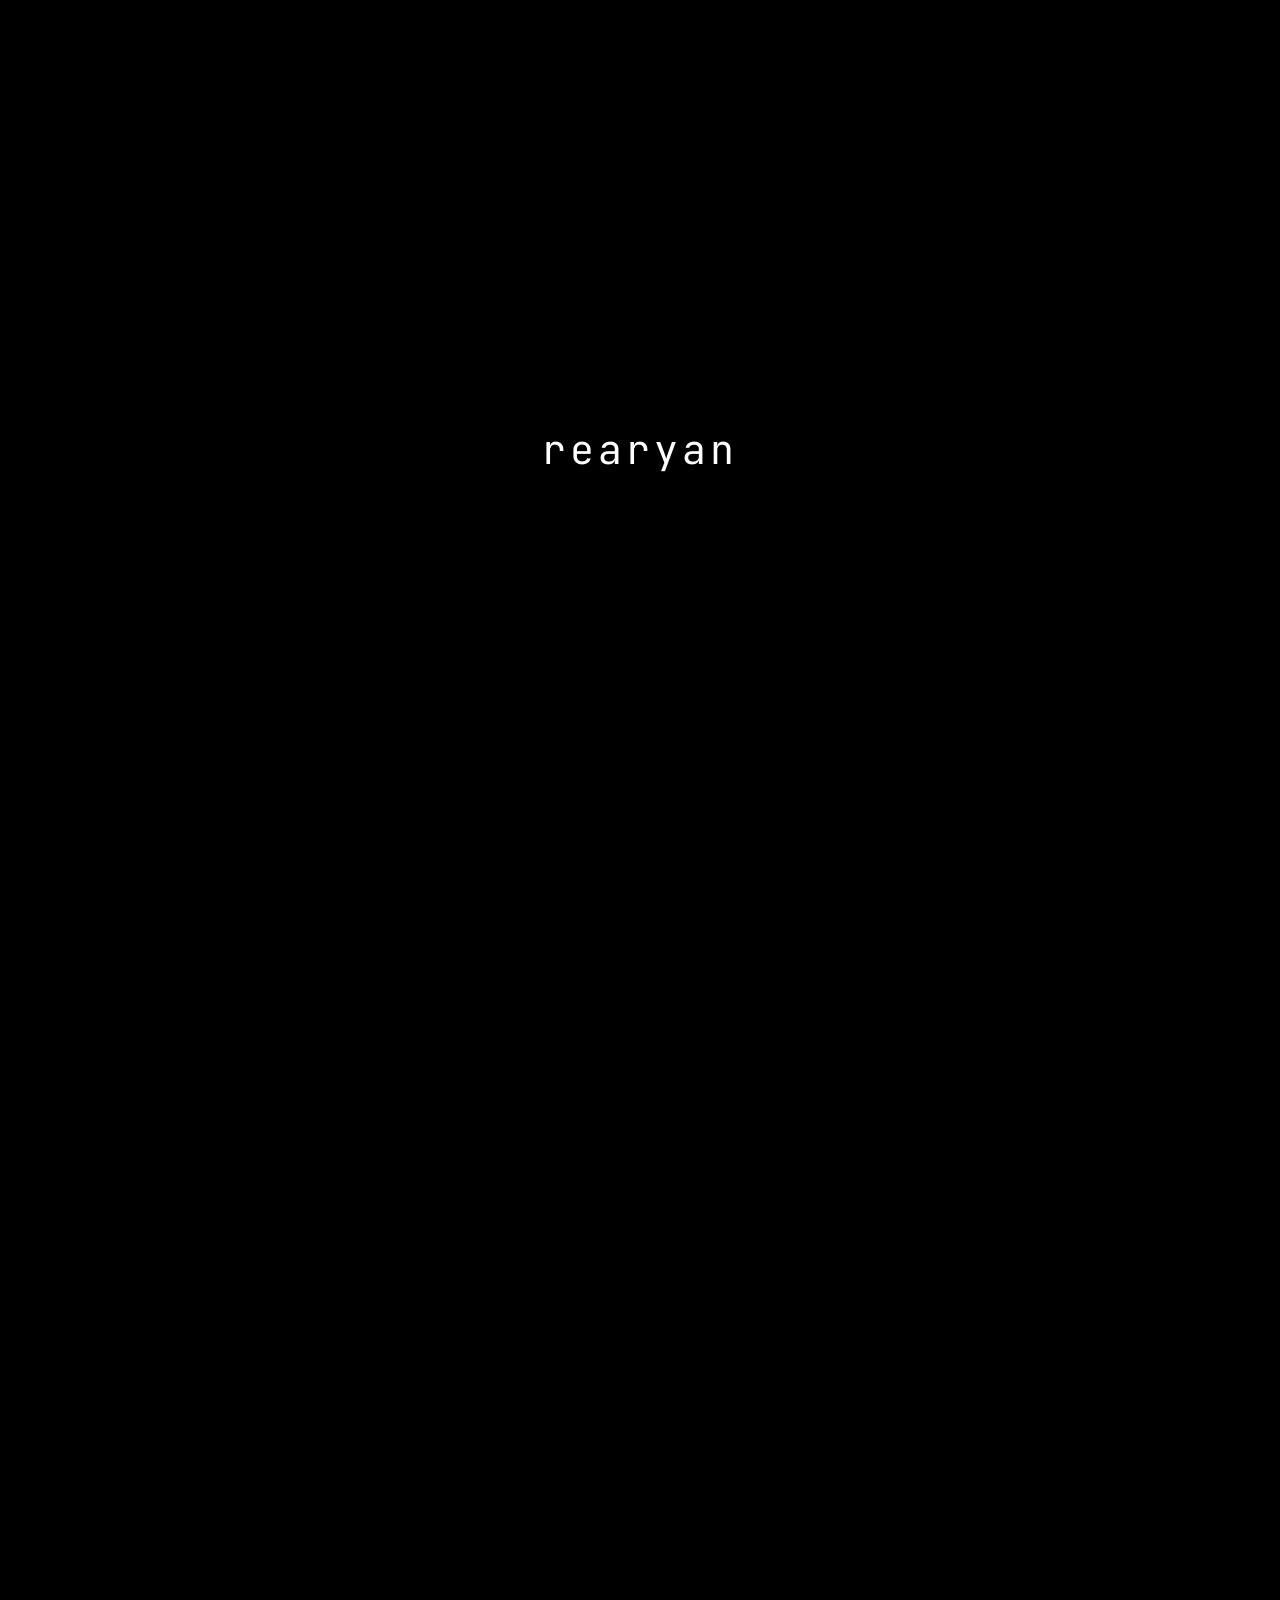
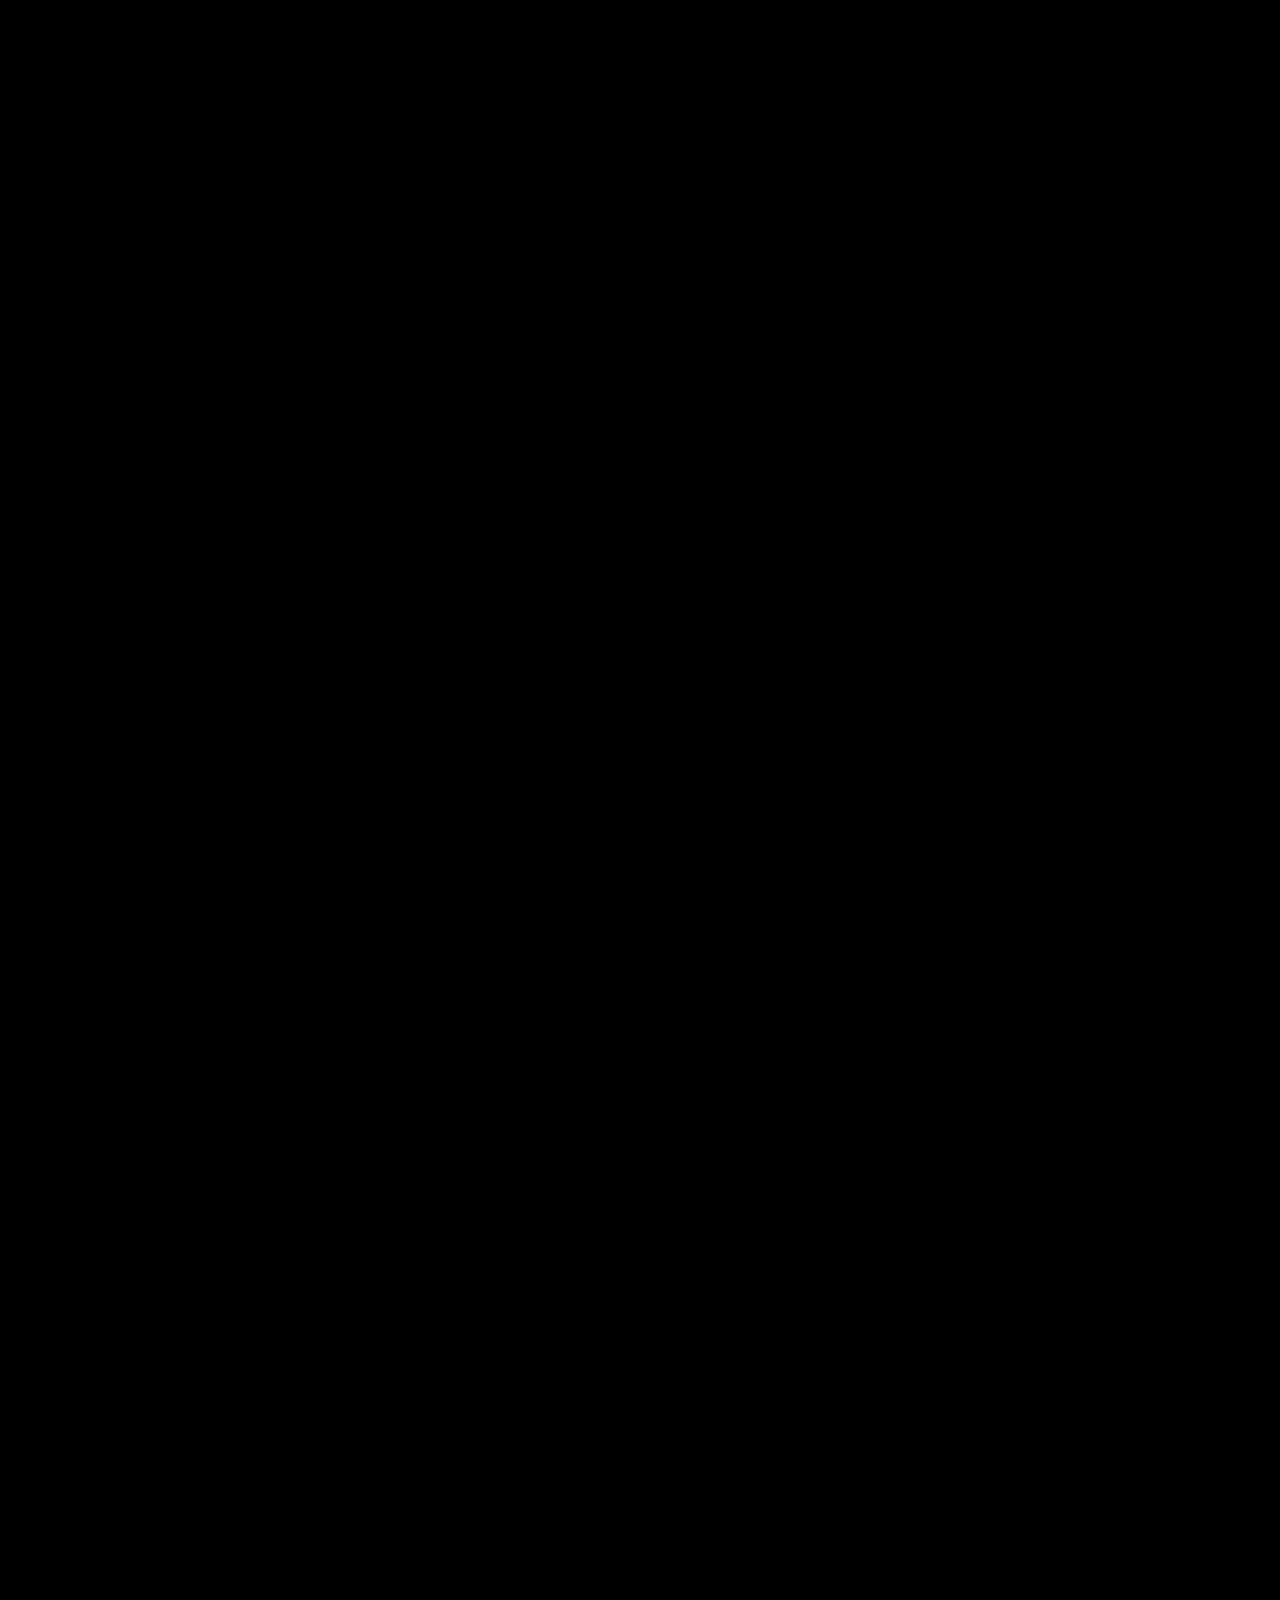
==== index.html @ a43cf485 "Initial commit" ====
<!DOCTYPE html>
<html lang="en">
<head>
    <meta charset="UTF-8">
    <meta name="viewport" content="width=device-width, initial-scale=1.0">
    <title>Aryan Bhardwaj</title>
    <link rel="icon" type="image/x-icon" href="assets/images/favicon.ico">
    <link rel="preconnect" href="https://fonts.googleapis.com">
    <link rel="preconnect" href="https://fonts.gstatic.com" crossorigin>
    <link href="https://fonts.googleapis.com/css2?family=Space+Grotesk:wght@300;400;500;600;700&family=JetBrains+Mono:wght@300;400;500;600&display=swap" rel="stylesheet">
    
    <style>
        /* CSS Reset & Base Styles */
        * {
            margin: 0;
            padding: 0;
            box-sizing: border-box;
        }

        html {
            scroll-behavior: smooth;
        }

        body {
            font-family: 'Space Grotesk', sans-serif;
            background-color: #000000;
            color: #ffffff;
            line-height: 1.6;
            overflow-x: hidden;
        }

        /* Loading Screen */
        .loading-screen {
            position: fixed;
            top: 0;
            left: 0;
            width: 100vw;
            height: 100vh;
            background: #000000;
            z-index: 9999;
            display: flex;
            align-items: center;
            justify-content: center;
            font-family: 'JetBrains Mono', monospace;
        }

        .terminal-text {
            font-size: 2.5rem;
            font-weight: 400;
            letter-spacing: 0.1em;
        }

        .colon {
            opacity: 0;
            animation: blink 0.2s infinite;
        }

        @keyframes blink {
            0%, 50% { opacity: 0; }
            51%, 100% { opacity: 1; }
        }

        .main-content {
            opacity: 0;
            transition: opacity 0.8s ease-in-out;
        }

        .main-content.visible {
            opacity: 1;
        }

        /* Navigation */
        .nav-sidebar {
            position: fixed;
            right: 2rem;
            top: 2rem;
            z-index: 1000;
            display: flex;
            flex-direction: row;
            gap: 2rem;
            align-items: center;
        }

        .nav-btn {
            background: transparent;
            border: none;
            color: #ffffff;
            padding: 0.75rem 1.5rem;
            font-family: 'Space Grotesk', sans-serif;
            font-size: 0.9rem;
            font-weight: 400;
            cursor: pointer;
            transition: all 0.3s ease;
            text-decoration: none;
            display: block;
            text-align: center;
            letter-spacing: 0.05em;
        }

        .nav-btn:hover {
            color: #cccccc;
        }

        .nav-btn.highlight {
            border: 2px solid #ffffff;
            background: rgba(255, 255, 255, 0.1);
            padding: 0.75rem 1.5rem;
        }

        .nav-btn.highlight:hover {
            border-color: #cccccc;
            color: #ffffff;
        }

        /* Logo */
        .logo {
            position: fixed;
            left: 2rem;
            top: 2rem;
            z-index: 1000;
            font-family: 'JetBrains Mono', monospace;
            font-size: 1.5rem;
            font-weight: 500;
            color: #ffffff;
            text-decoration: none;
            cursor: pointer;
            transition: opacity 0.3s ease;
        }

        .logo:hover {
            opacity: 0.7;
        }

        /* Main Container */
        .container {
            max-width: 1200px;
            margin: 0 auto;
            padding: 0 2rem;
        }

        /* Hero Section */
        .hero {
            height: 100vh;
            display: flex;
            flex-direction: column;
            justify-content: center;
            align-items: flex-start;
            position: relative;
            padding-left: 2rem;
            overflow: hidden;
        }

        .hero-video {
            position: absolute;
            top: 0;
            left: 0;
            width: 100%;
            height: 100%;
            object-fit: cover;
            z-index: -2;
            opacity: 0.5;
        }

        .hero-overlay {
            position: absolute;
            top: 0;
            left: 0;
            width: 100%;
            height: 100%;
            background: rgba(0, 0, 0, 0.3);
            z-index: -1;
        }

        .hero-title {
            font-size: clamp(3rem, 8vw, 8rem);
            font-weight: 700;
            line-height: 0.9;
            margin-bottom: 2rem;
            letter-spacing: -0.02em;
        }

        .hero-description {
            font-size: 1.2rem;
            font-weight: 300;
            max-width: 600px;
            color: #cccccc;
            line-height: 1.7;
        }

        /* Projects Section */
        .projects {
            padding: 8rem 0;
            background: #0a0a0a;
        }

        .section-title {
            font-size: 3rem;
            font-weight: 600;
            margin-bottom: 4rem;
            text-align: center;
        }

        .projects-grid {
            display: grid;
            grid-template-columns: repeat(auto-fit, minmax(350px, 1fr));
            gap: 3rem;
            margin-top: 4rem;
        }

        .project-card {
            background: #111111;
            border: 1px solid #2a2a2a;
            padding: 2rem;
            cursor: pointer;
            transition: all 0.3s ease;
        }

        .project-card:hover {
            border-color: #666666;
            background: #1a1a1a;
            transform: translateY(-5px);
        }

        .project-image {
            width: 100%;
            height: 200px;
            background: #333333;
            margin-bottom: 1.5rem;
            display: flex;
            align-items: center;
            justify-content: center;
            color: #666666;
            font-size: 0.9rem;
            overflow: hidden;
        }

        .project-image img {
            width: 100%;
            height: 100%;
            object-fit: cover;
        }

        .project-title {
            font-size: 1.4rem;
            font-weight: 600;
            margin-bottom: 1rem;
        }

        .project-description {
            color: #cccccc;
            font-size: 1rem;
            line-height: 1.6;
        }

        /* About Section */
        .about {
            padding: 8rem 0;
            background: #000000;
        }

        .about-content {
            display: grid;
            grid-template-columns: 300px 1fr;
            gap: 4rem;
            align-items: start;
        }

        .about-image {
            width: 100%;
            height: 400px;
            background: #333333;
            display: flex;
            align-items: center;
            justify-content: center;
            color: #666666;
            font-size: 0.9rem;
            overflow: hidden;
        }

        .about-image img {
            width: 100%;
            height: 100%;
            object-fit: cover;
        }

        .about-text {
            font-size: 1.1rem;
            line-height: 1.8;
            color: #cccccc;
        }

        .about-text p {
            margin-bottom: 2rem;
        }

        .cta-btn {
            display: inline-block;
            background: transparent;
            border: 2px solid #ffffff;
            color: #ffffff;
            padding: 1rem 2rem;
            font-family: 'Space Grotesk', sans-serif;
            font-size: 1rem;
            font-weight: 500;
            text-decoration: none;
            margin-top: 2rem;
            cursor: pointer;
            transition: all 0.3s ease;
        }

        .cta-btn:hover {
            background: #ffffff;
            color: #000000;
        }

        /* Contact Section */
        .contact {
            padding: 8rem 0;
            background: #0a0a0a;
            position: relative;
            overflow: hidden;
        }

        .contact::before {
            content: '';
            position: absolute;
            top: 0;
            left: 0;
            width: 100%;
            height: 100%;
            background-image: url('assets/images/hello.jpg');
            background-size: cover;
            background-position: center;
            background-repeat: no-repeat;
            opacity: 0.15;
            z-index: 0;
        }

        .contact .container {
            position: relative;
            z-index: 1;
        }

        .contact-content {
            display: grid;
            grid-template-columns: 1fr 1fr;
            gap: 4rem;
            align-items: start;
        }

        .contact-info h2 {
            font-size: 3rem;
            font-weight: 600;
            margin-bottom: 1rem;
        }

        .contact-info p {
            font-size: 1.2rem;
            color: #cccccc;
            margin-bottom: 2rem;
        }

        .contact-form {
            background: transparent;
            padding: 2rem;
            border: 1px solid #2a2a2a;
            max-height: 400px;
        }

        .form-group {
            margin-bottom: 1.5rem;
        }

        .form-group label {
            display: block;
            margin-bottom: 0.5rem;
            font-weight: 500;
            font-size: 0.9rem;
        }

        .form-group input,
        .form-group textarea {
            width: 100%;
            padding: 0.8rem;
            background: transparent;
            border: 1px solid #333333;
            color: #ffffff;
            font-family: 'Space Grotesk', sans-serif;
            font-size: 0.9rem;
        }

        .form-group input:focus,
        .form-group textarea:focus {
            outline: none;
            border-color: #666666;
        }

        .form-group textarea {
            resize: vertical;
            min-height: 80px;
        }

        .form-footer {
            font-size: 0.8rem;
            color: #888888;
            margin-top: 1rem;
            text-align: left;
        }

        .form-success {
            display: none;
            color: #00ff41;
            font-size: 0.9rem;
            margin-left: 1rem;
        }

        .form-success.show {
            display: inline;
        }

        .form-submit-row {
            display: flex;
            align-items: center;
        }

        /* Footer */
        .footer {
            padding: 4rem 0 2rem;
            background: #000000;
            border-top: 1px solid #2a2a2a;
        }

        .footer-content {
            display: flex;
            justify-content: space-between;
            align-items: center;
            margin-bottom: 2rem;
            gap: 3rem;
        }

        .footer-left {
            display: flex;
            align-items: center;
            gap: 3rem;
        }

        .follow-text {
            font-size: 1.5rem;
            font-weight: 500;
        }

        .social-icons {
            display: flex;
            gap: 1.5rem;
        }

        .social-icon {
            width: 60px;
            height: 60px;
            background: transparent;
            border: 2px solid #ffffff;
            display: flex;
            align-items: center;
            justify-content: center;
            color: #ffffff;
            text-decoration: none;
            transition: all 0.3s ease;
            font-family: 'Space Grotesk', sans-serif;
            font-weight: 500;
            font-size: 1rem;
            overflow: hidden;
        }

        .social-icon img {
            width: 24px;
            height: 24px;
            filter: invert(1);
            transition: all 0.3s ease;
        }

        .social-icon:hover {
            background: rgba(255, 255, 255, 0.1);
            border-color: #cccccc;
        }

        .social-icon:hover img {
            filter: invert(0.8);
        }

        .back-to-top {
            background: transparent;
            border: 1px solid #333333;
            color: #ffffff;
            padding: 1rem 2rem;
            font-family: 'Space Grotesk', sans-serif;
            cursor: pointer;
            transition: all 0.3s ease;
        }

        .back-to-top:hover {
            border-color: #666666;
            background: rgba(255, 255, 255, 0.05);
        }

        .copyright {
            text-align: center;
            color: #666666;
            font-size: 0.9rem;
            margin-top: 2rem;
        }

        /* Responsive Design */
        @media (max-width: 1024px) {
            .nav-sidebar {
                right: 1rem;
                gap: 1rem;
            }

            .nav-btn {
                padding: 0.5rem 1rem;
                font-size: 0.8rem;
            }
        }

        @media (max-width: 768px) {
            .nav-sidebar {
                flex-direction: column;
                gap: 0.5rem;
                top: 50%;
                transform: translateY(-50%);
            }

            .logo {
                left: 1rem;
                font-size: 1.2rem;
            }

            .hero {
                padding-left: 1rem;
            }

            .about-content {
                grid-template-columns: 1fr;
                gap: 2rem;
            }

            .contact-content {
                grid-template-columns: 1fr;
                gap: 2rem;
            }

            .footer-content {
                flex-direction: column;
                gap: 2rem;
            }
        }
    </style>
</head>
<body>
    <!-- Loading Screen -->
    <div class="loading-screen" id="loadingScreen">
        <div class="terminal-text">
            <span id="reText">re</span><span class="colon" id="colon">:</span><span id="aryanText"></span>
        </div>
    </div>
    

    <!-- Main Content -->
    <div class="main-content" id="mainContent">
        <!-- Logo -->
        <a href="#hero" class="logo">re:aryan</a>

        <!-- Navigation Sidebar -->
        <nav class="nav-sidebar">
            <a href="projects.html" class="nav-btn">Selected Work</a>
            <a href="resume.html" class="nav-btn">Resume</a>
            <a href="future.html" class="nav-btn">On Future/Space</a>
            <a href="bookshelf.html" class="nav-btn">Bookshelf</a>
            <a href="#contact" class="nav-btn highlight">Get in Touch</a>
        </nav>

        <!-- Hero Section -->
        <section class="hero" id="hero">
            <video class="hero-video" autoplay muted loop>
                <source src="assets/videos/hero-bg.mp4" type="video/mp4">
                <!-- Fallback for browsers that don't support video -->
            </video>
            <div class="hero-overlay"></div>
            <div class="container">
                <h1 class="hero-title">Aryan Bhardwaj</h1>
                <p class="hero-description">
                    Data-driven systems thinker + strategic operator with an MBA and MS in Data Science, blending business insight and technical acumen. Passionate about solving complex problems at the intersection of strategy, analytics, and innovation.
                </p>
            </div>
        </section>

        <!-- Projects Section -->
        <section class="projects" id="projects">
            <div class="container">
                <h2 class="section-title">Selected Work</h2>
                <div class="projects-grid">
                    <div class="project-card" onclick="window.location.href='projects.html#project1'">
                        <div class="project-image">
                            <img src="assets/images/projects/ddia.png" alt="Neural Network Optimizer" onerror="this.parentElement.innerHTML='[Project Image]'">
                        </div>
                        <h3 class="project-title">Deepfake Detection via Image Analysis</h3>
                        <p class="project-description">
                            The objective of this project is to create an advanced deepfake detection system leveraging sophisticated image analysis techniques. By examining video frames, the system seeks to detect subtle visual artifacts indicative of deepfakes.
                        </p>
                    </div>
                    <div class="project-card" onclick="window.location.href='projects.html#project2'">
                        <div class="project-image">
                            <img src="assets/images/projects/smm.png" alt="Social Media Sentiment" onerror="this.parentElement.innerHTML='[Project Image]'">
                        </div>
                        <h3 class="project-title">Predictive Analytics for Stock Market Using Social Media Sentiment</h3>
                        <p class="project-description">
                            Analyzing the relationship between social media sentiment and stock price movements to see if public perception can predict market trends.
                        </p>
                    </div>
                </div>
            </div>
        </section>

        <!-- About Section -->
        <section class="about" id="about">
            <div class="container">
                <h2 class="section-title">About Aryan</h2>
                <div class="about-content">
                    <div class="about-image">
                        <img src="assets/images/about/your-photo.png" alt="Aryan Bhardwaj" onerror="this.parentElement.innerHTML='[Add Your Photo]'">
                    </div>
                    <div class="about-text">
                        <p>
                            I’m a strategic operator with a unique combination of business acumen from my MBA and analytical depth from my MS in Data Science. My background spans Chief of Staff role, founder-facing work, and consulting—always focused on turning ideas into results and getting things done. I work best where strategy, data, and execution meet.
                        </p>
                        <p>
                            Currently, I work as a Data and Growth Consultant where I streamline business processes, lead data initiatives, and execute special projects that drive growth. My approach blends first principles thinking, systems thinking, and a hands-on operating style. My priorities right now are to have a steep learning curve, work across functions, own initiatives, and contribute to strategy—ideally as close to the heart of the company as possible, alongside founders.
                        </p>
                        <p>
                            I’m fascinated by history, civilizations, and how decisions shape the course of events. Outside work, I enjoy reading, gaming, and immersing myself in rich storytelling—shout out to Red Dead Redemption 2 and Halo. One day, I hope to be a founder or a member of a founding team.
                        </p>
                        <a href="#contact" class="cta-btn">Get in Touch</a>
                    </div>
                </div>
            </div>
        </section>

        <!-- Contact Section -->
        <section class="contact" id="contact">
            <div class="container">
                <div class="contact-content">
                    <div class="contact-info">
                        <h2>Get in Touch</h2>
                        <p>Currently open to opportunities</p>
                    </div>
                    <div class="contact-form">
                        <form id="contactForm" action="https://formspree.io/f/manbddok" method="POST">
                            <div class="form-group">
                                <label for="name">Name</label>
                                <input type="text" id="name" name="name" required>
                            </div>
                            <div class="form-group email-gap">
                                <label for="email">Email</label>
                                <input type="email" id="email" name="email" required>
                            </div>
                            <div class="form-group">
                                <label for="message">Message</label>
                                <textarea id="message" name="message" rows="4" required></textarea>
                            </div>
                            <div class="form-submit-row">
                                <button type="submit" class="cta-btn">Submit</button>
                                <div class="form-success" id="formSuccess">
                                    ✓ Submitted successfully
                                </div>
                            </div>
                        </form>
                    </div>
                </div>
            </div>
        </section>

        <!-- Footer -->
        <footer class="footer">
            <div class="container">
                <div class="footer-content">
                    <div class="follow-text">Follow Along</div>
                    <div class="social-icons">
                        <a href="https://www.linkedin.com/in/aaryanb/" class="social-icon" target="_blank" rel="noopener noreferrer">
                            <img src="assets/images/icons/linkedin.png" alt="LinkedIn">
                        </a>
                        <a href="https://github.com/aaryanbh96" class="social-icon" target="_blank" rel="noopener noreferrer">
                            <img src="assets/images/icons/github.png" alt="GitHub">
                        </a>
                        <a href="mailto:ab@rearyan.com" class="social-icon">
                            <img src="assets/images/icons/email.png" alt="Email">
                        </a>
                        <a href="https://x.com/aryanb_or" class="social-icon" target="_blank" rel="noopener noreferrer">
                            <img src="assets/images/icons/twitter.png" alt="Twitter">
                        </a>
                    </div>
                    <button class="back-to-top" onclick="scrollToTop()">↑ Back to Top</button>
                </div>
                <div class="copyright">
                    © 2025 Aryan Bhardwaj
                </div>
            </div>
        </footer>
    </div>

    <script>
        // Check if intro has been played before
        function hasIntroPlayed() {
            return sessionStorage.getItem('introPlayed') === 'true';
        }

        function markIntroAsPlayed() {
            sessionStorage.setItem('introPlayed', 'true');
        }

        function skipIntro() {
            const loadingScreen = document.getElementById('loadingScreen');
            const mainContent = document.getElementById('mainContent');
            
            loadingScreen.style.display = 'none';
            mainContent.classList.add('visible');
        }

        // Loading Animation
        let currentPhase = 0;
        const phases = [
            { duration: 500, action: 'showColon' },
            { duration: 600, action: 'typeAryan' },
            { duration: 50, action: 'merge' },
            { duration: 1500, action: 'flicker' },
            { duration: 300, action: 'fadeToSite' }
        ];

        function showColon() {
            document.getElementById('colon').style.animation = 'blink 0.2s infinite';
            setTimeout(() => {
                document.getElementById('colon').style.opacity = '1';
                document.getElementById('colon').style.animation = 'none';
                nextPhase();
            }, 500);
        }

        function typeAryan() {
            const aryanText = document.getElementById('aryanText');
            const text = 'aryan';
            let i = 0;
            
            const typeInterval = setInterval(() => {
                aryanText.textContent += text[i];
                i++;
                if (i >= text.length) {
                    clearInterval(typeInterval);
                    setTimeout(nextPhase, 100);
                }
            }, 100);
        }

        function merge() {
            const reText = document.getElementById('reText');
            const colon = document.getElementById('colon');
            const aryanText = document.getElementById('aryanText');
            
            // Merge all text together without colon at the end
            reText.textContent = 'rearyan';
            colon.style.display = 'none';
            aryanText.textContent = '';
            
            setTimeout(nextPhase, 50);
        }

        function flicker() {
            const terminalText = document.querySelector('.terminal-text');
            let flickerCount = 0;
            const maxFlickers = 8;
            
            const flickerInterval = setInterval(() => {
                terminalText.style.opacity = Math.random() > 0.3 ? '1' : '0.3';
                flickerCount++;
                
                if (flickerCount >= maxFlickers) {
                    clearInterval(flickerInterval);
                    terminalText.style.opacity = '1';
                    setTimeout(nextPhase, 500);
                }
            }, 150);
        }

        function fadeToSite() {
            const loadingScreen = document.getElementById('loadingScreen');
            const mainContent = document.getElementById('mainContent');
            
            loadingScreen.style.opacity = '0';
            setTimeout(() => {
                loadingScreen.style.display = 'none';
                mainContent.classList.add('visible');
                markIntroAsPlayed(); // Mark intro as completed
            }, 800);
        }

        function nextPhase() {
            currentPhase++;
            if (currentPhase < phases.length) {
                const phase = phases[currentPhase];
                switch(phase.action) {
                    case 'showColon':
                        showColon();
                        break;
                    case 'typeAryan':
                        typeAryan();
                        break;
                    case 'merge':
                        merge();
                        break;
                    case 'flicker':
                        flicker();
                        break;
                    case 'fadeToSite':
                        fadeToSite();
                        break;
                }
            }
        }

        // Start the loading animation
        window.addEventListener('load', () => {
            // Check if intro has already been played in this session
            if (hasIntroPlayed()) {
                skipIntro();
                return;
            }
            
            setTimeout(() => {
                nextPhase();
            }, 100);
        });

        // Form submission handling
        document.getElementById('contactForm').addEventListener('submit', async function(e) {
            e.preventDefault();
            
            const form = e.target;
            const formData = new FormData(form);
            const submitBtn = form.querySelector('.cta-btn');
            const successMsg = document.getElementById('formSuccess');
            
            // Show loading state
            submitBtn.textContent = 'Sending...';
            submitBtn.disabled = true;
            
            try {
                const response = await fetch(form.action, {
                    method: 'POST',
                    body: formData,
                    headers: {
                        'Accept': 'application/json'
                    }
                });
                
                if (response.ok) {
                    // Show success message
                    successMsg.classList.add('show');
                    form.reset();
                    
                    // Hide success message after 5 seconds
                    setTimeout(() => {
                        successMsg.classList.remove('show');
                    }, 5000);
                } else {
                    throw new Error('Form submission failed');
                }
            } catch (error) {
                alert('There was an error sending your message. Please try again or email me directly.');
            }
            
            // Reset button
            submitBtn.textContent = 'Submit';
            submitBtn.disabled = false;
        });

        // Utility Functions
        function scrollToTop() {
            window.scrollTo({
                top: 0,
                behavior: 'smooth'
            });
        }

        // Smooth scrolling for anchor links
        document.querySelectorAll('a[href^="#"]').forEach(anchor => {
            anchor.addEventListener('click', function (e) {
                e.preventDefault();
                const target = document.querySelector(this.getAttribute('href'));
                if (target) {
                    target.scrollIntoView({
                        behavior: 'smooth',
                        block: 'start'
                    });
                }
            });
        });
    </script>
</body>
</html>
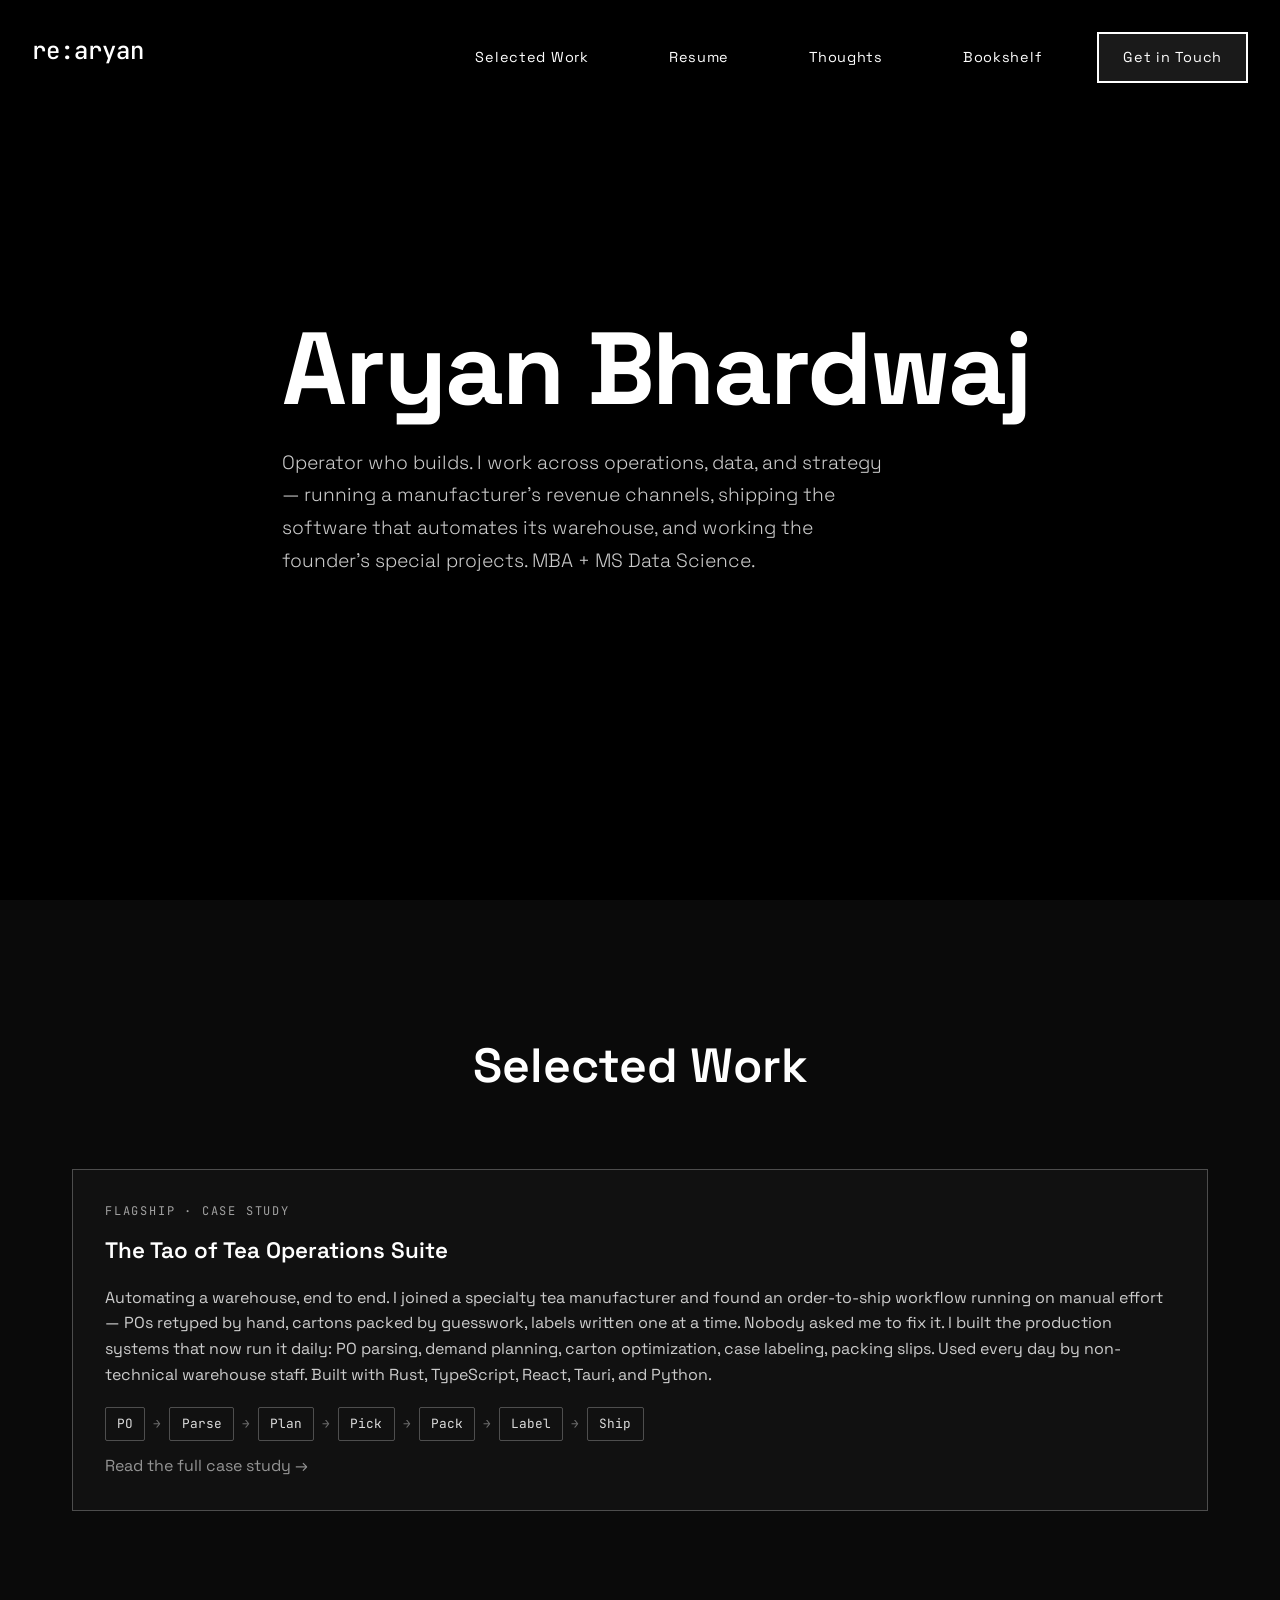
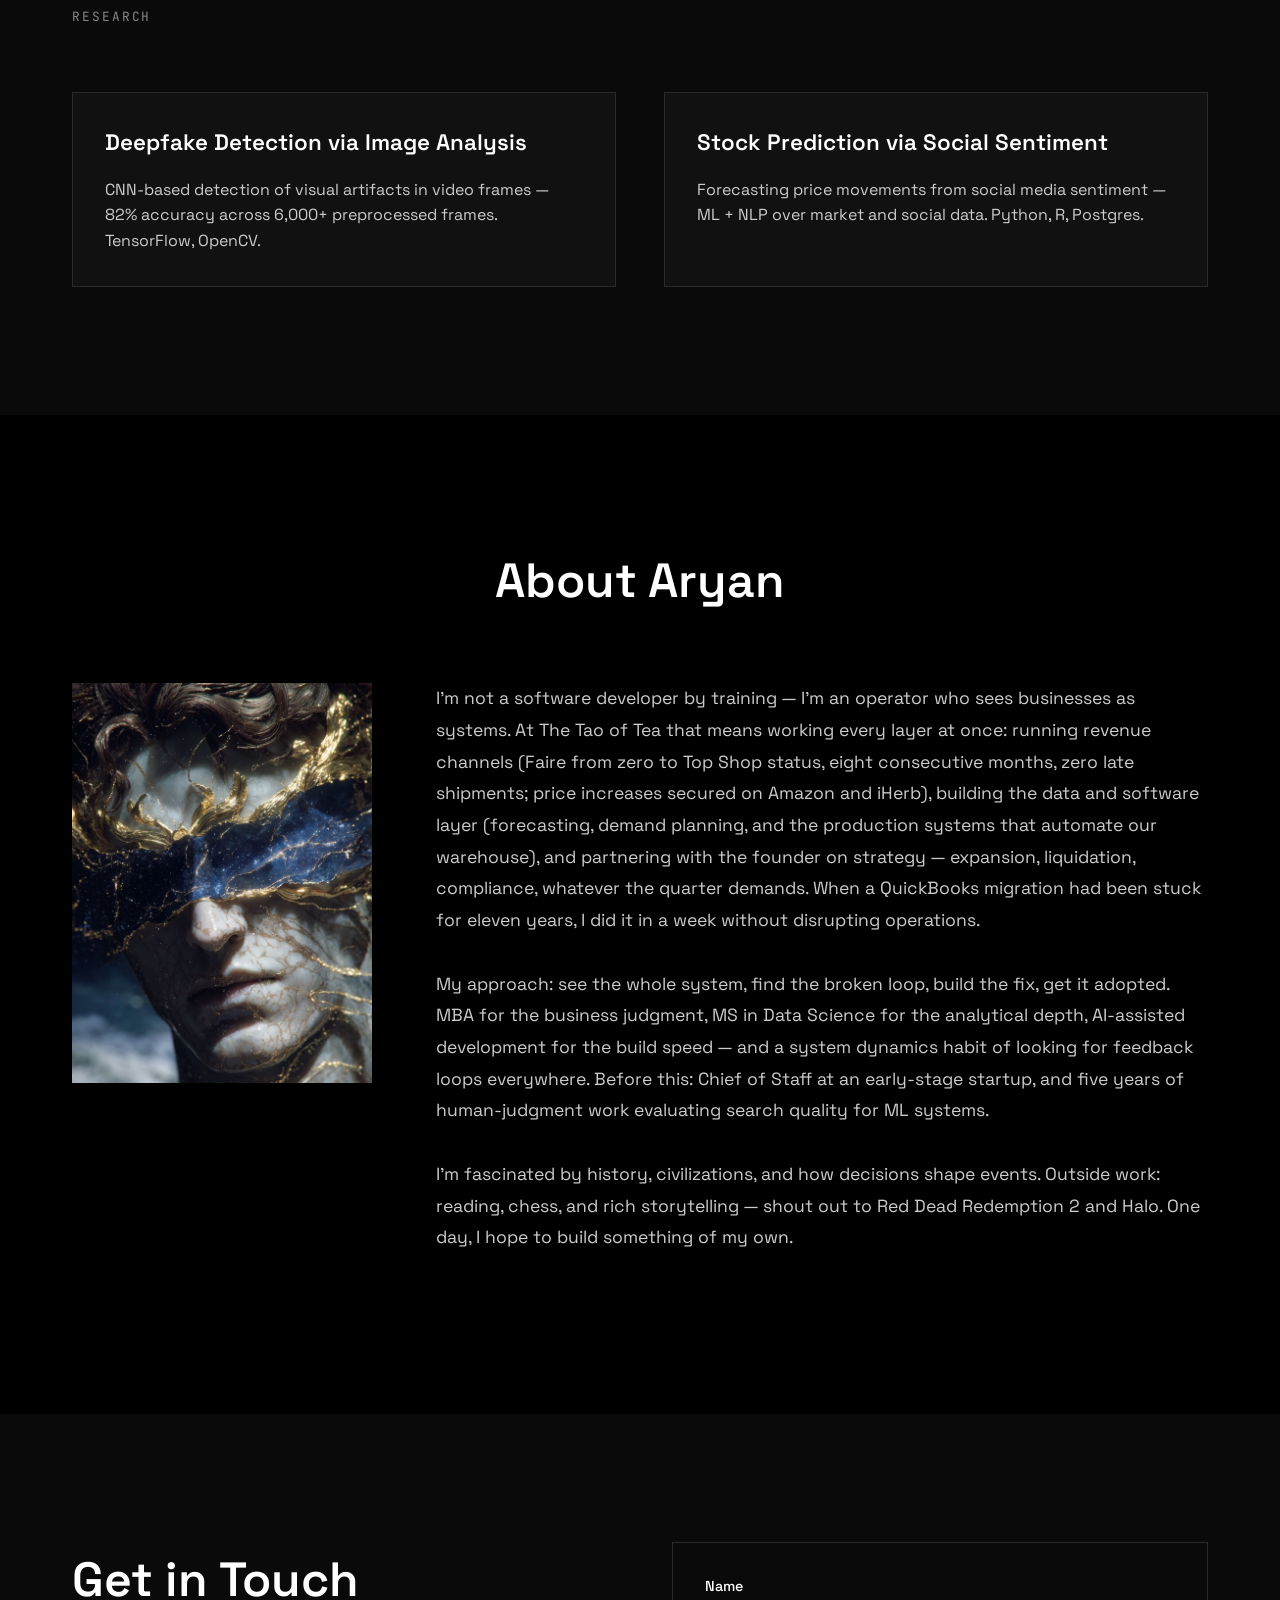
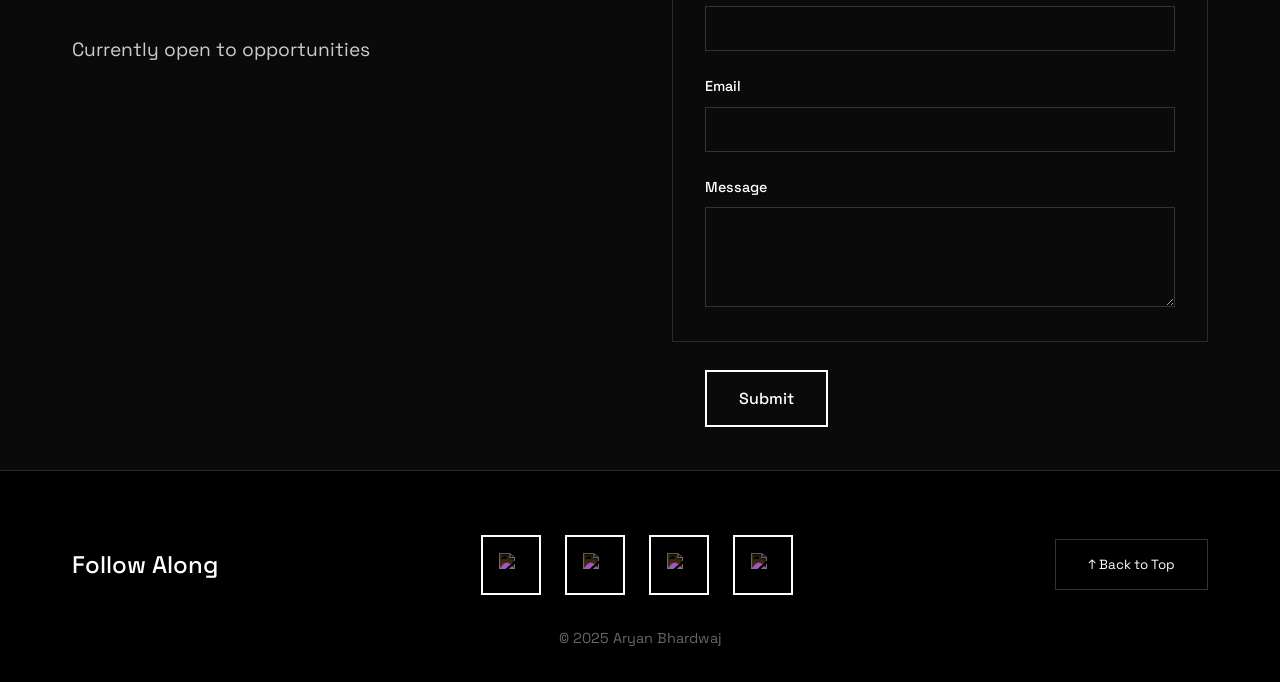
==== commit d9765301: "Rebrand: operator-who-builds positioning, flagship case study, updated resume, personalized bookshel" ====
--- a/index.html
+++ b/index.html
@@ -9,6 +9,16 @@
     <link rel="preconnect" href="https://fonts.gstatic.com" crossorigin>
     <link href="https://fonts.googleapis.com/css2?family=Space+Grotesk:wght@300;400;500;600;700&family=JetBrains+Mono:wght@300;400;500;600&display=swap" rel="stylesheet">
     
+<script>
+        // Pre-paint intro skip: runs before first render, no flash
+        if (sessionStorage.getItem('introPlayed') === 'true' || location.hash) {
+            document.documentElement.classList.add('skip-intro');
+        }
+    </script>
+    <style>
+        .skip-intro .loading-screen { display: none !important; }
+        .skip-intro .main-content { opacity: 1 !important; transition: none !important; }
+    </style>
     <style>
         /* CSS Reset & Base Styles */
         * {
@@ -38,7 +48,7 @@
             height: 100vh;
             background: #000000;
             z-index: 9999;
-            display: flex;
+            display: flex; /* RE-ENABLED */
             align-items: center;
             justify-content: center;
             font-family: 'JetBrains Mono', monospace;
@@ -51,8 +61,8 @@
         }
 
         .colon {
-            opacity: 0;
-            animation: blink 0.2s infinite;
+            opacity: 1;
+            animation: blink 0.15s infinite;
         }
 
         @keyframes blink {
@@ -61,8 +71,8 @@
         }
 
         .main-content {
-            opacity: 0;
-            transition: opacity 0.8s ease-in-out;
+            opacity: 0; /* Hidden initially */
+            transition: opacity 0.5s ease-in-out;
         }
 
         .main-content.visible {
@@ -281,6 +291,52 @@
             width: 100%;
             height: 100%;
             object-fit: cover;
+        }
+
+
+        /* Flagship case study card */
+        .project-card.flagship {
+            grid-column: 1 / -1;
+            border: 1px solid rgba(255,255,255,0.25);
+        }
+
+        .flagship-tag {
+            font-family: 'JetBrains Mono', monospace;
+            font-size: 0.75rem;
+            letter-spacing: 0.15em;
+            opacity: 0.6;
+            text-transform: uppercase;
+            margin-bottom: 0.75rem;
+        }
+
+        .pipeline {
+            display: flex;
+            flex-wrap: wrap;
+            gap: 0.5rem;
+            align-items: center;
+            font-family: 'JetBrains Mono', monospace;
+            font-size: 0.8rem;
+            margin: 1.25rem 0 0.5rem 0;
+            opacity: 0.85;
+        }
+
+        .pipeline span.step {
+            border: 1px solid rgba(255,255,255,0.3);
+            padding: 0.35rem 0.7rem;
+            border-radius: 2px;
+            white-space: nowrap;
+        }
+
+        .pipeline span.arrow { opacity: 0.45; }
+
+        .research-label {
+            font-family: 'JetBrains Mono', monospace;
+            font-size: 0.8rem;
+            letter-spacing: 0.15em;
+            text-transform: uppercase;
+            opacity: 0.5;
+            margin: 3rem 0 1rem 0;
+            grid-column: 1 / -1;
         }
 
         .about-text {
@@ -574,7 +630,7 @@
         <nav class="nav-sidebar">
             <a href="projects.html" class="nav-btn">Selected Work</a>
             <a href="resume.html" class="nav-btn">Resume</a>
-            <a href="future.html" class="nav-btn">On Future/Space</a>
+            <a href="future.html" class="nav-btn">Thoughts</a>
             <a href="bookshelf.html" class="nav-btn">Bookshelf</a>
             <a href="#contact" class="nav-btn highlight">Get in Touch</a>
         </nav>
@@ -589,7 +645,7 @@
             <div class="container">
                 <h1 class="hero-title">Aryan Bhardwaj</h1>
                 <p class="hero-description">
-                    Data-driven systems thinker + strategic operator with an MBA and MS in Data Science, blending business insight and technical acumen. Passionate about solving complex problems at the intersection of strategy, analytics, and innovation.
+                    Operator who builds. I work across operations, data, and strategy — running a manufacturer’s revenue channels, shipping the software that automates its warehouse, and working the founder’s special projects. MBA + MS Data Science.
                 </p>
             </div>
         </section>
@@ -599,22 +655,30 @@
             <div class="container">
                 <h2 class="section-title">Selected Work</h2>
                 <div class="projects-grid">
+                    <div class="project-card flagship" onclick="window.location.href='projects.html'">
+                        <div class="flagship-tag">Flagship · Case Study</div>
+                        <h3 class="project-title">The Tao of Tea Operations Suite</h3>
+                        <p class="project-description">
+                            Automating a warehouse, end to end. I joined a specialty tea manufacturer and found an order-to-ship workflow running on manual effort — POs retyped by hand, cartons packed by guesswork, labels written one at a time. Nobody asked me to fix it. I built the production systems that now run it daily: PO parsing, demand planning, carton optimization, case labeling, packing slips. Used every day by non-technical warehouse staff. Built with Rust, TypeScript, React, Tauri, and Python.
+                        </p>
+                        <div class="pipeline">
+                            <span class="step">PO</span><span class="arrow">→</span><span class="step">Parse</span><span class="arrow">→</span><span class="step">Plan</span><span class="arrow">→</span><span class="step">Pick</span><span class="arrow">→</span><span class="step">Pack</span><span class="arrow">→</span><span class="step">Label</span><span class="arrow">→</span><span class="step">Ship</span>
+                        </div>
+                        <p class="project-description" style="margin-top:0.75rem; opacity:0.7;">Read the full case study →</p>
+                    </div>
+
+                    <div class="research-label">Research</div>
+
                     <div class="project-card" onclick="window.location.href='projects.html#project1'">
-                        <div class="project-image">
-                            <img src="assets/images/projects/ddia.png" alt="Neural Network Optimizer" onerror="this.parentElement.innerHTML='[Project Image]'">
-                        </div>
                         <h3 class="project-title">Deepfake Detection via Image Analysis</h3>
                         <p class="project-description">
-                            The objective of this project is to create an advanced deepfake detection system leveraging sophisticated image analysis techniques. By examining video frames, the system seeks to detect subtle visual artifacts indicative of deepfakes.
+                            CNN-based detection of visual artifacts in video frames — 82% accuracy across 6,000+ preprocessed frames. TensorFlow, OpenCV.
                         </p>
                     </div>
                     <div class="project-card" onclick="window.location.href='projects.html#project2'">
-                        <div class="project-image">
-                            <img src="assets/images/projects/smm.png" alt="Social Media Sentiment" onerror="this.parentElement.innerHTML='[Project Image]'">
-                        </div>
-                        <h3 class="project-title">Predictive Analytics for Stock Market Using Social Media Sentiment</h3>
+                        <h3 class="project-title">Stock Prediction via Social Sentiment</h3>
                         <p class="project-description">
-                            Analyzing the relationship between social media sentiment and stock price movements to see if public perception can predict market trends.
+                            Forecasting price movements from social media sentiment — ML + NLP over market and social data. Python, R, Postgres.
                         </p>
                     </div>
                 </div>
@@ -630,16 +694,9 @@
                         <img src="assets/images/about/your-photo.png" alt="Aryan Bhardwaj" onerror="this.parentElement.innerHTML='[Add Your Photo]'">
                     </div>
                     <div class="about-text">
-                        <p>
-                            I’m a strategic operator with a unique combination of business acumen from my MBA and analytical depth from my MS in Data Science. My background spans Chief of Staff role, founder-facing work, and consulting—always focused on turning ideas into results and getting things done. I work best where strategy, data, and execution meet.
-                        </p>
-                        <p>
-                            Currently, I work as a Data and Growth Consultant where I streamline business processes, lead data initiatives, and execute special projects that drive growth. My approach blends first principles thinking, systems thinking, and a hands-on operating style. My priorities right now are to have a steep learning curve, work across functions, own initiatives, and contribute to strategy—ideally as close to the heart of the company as possible, alongside founders.
-                        </p>
-                        <p>
-                            I’m fascinated by history, civilizations, and how decisions shape the course of events. Outside work, I enjoy reading, gaming, and immersing myself in rich storytelling—shout out to Red Dead Redemption 2 and Halo. One day, I hope to be a founder or a member of a founding team.
-                        </p>
-                        <a href="#contact" class="cta-btn">Get in Touch</a>
+                        <p>I’m not a software developer by training — I’m an operator who sees businesses as systems. At The Tao of Tea that means working every layer at once: running revenue channels (Faire from zero to Top Shop status, eight consecutive months, zero late shipments; price increases secured on Amazon and iHerb), building the data and software layer (forecasting, demand planning, and the production systems that automate our warehouse), and partnering with the founder on strategy — expansion, liquidation, compliance, whatever the quarter demands. When a QuickBooks migration had been stuck for eleven years, I did it in a week without disrupting operations.</p>
+                        <p>My approach: see the whole system, find the broken loop, build the fix, get it adopted. MBA for the business judgment, MS in Data Science for the analytical depth, AI-assisted development for the build speed — and a system dynamics habit of looking for feedback loops everywhere. Before this: Chief of Staff at an early-stage startup, and five years of human-judgment work evaluating search quality for ML systems.</p>
+                        <p>I’m fascinated by history, civilizations, and how decisions shape events. Outside work: reading, chess, and rich storytelling — shout out to Red Dead Redemption 2 and Halo. One day, I hope to build something of my own.</p>
                     </div>
                 </div>
             </div>
@@ -691,7 +748,7 @@
                         <a href="https://github.com/aaryanbh96" class="social-icon" target="_blank" rel="noopener noreferrer">
                             <img src="assets/images/icons/github.png" alt="GitHub">
                         </a>
-                        <a href="mailto:ab@rearyan.com" class="social-icon">
+                        <a href="/cdn-cgi/l/email-protection#0d6c6f4d7f686c7f746c63236e6260" class="social-icon">
                             <img src="assets/images/icons/email.png" alt="Email">
                         </a>
                         <a href="https://x.com/aryanb_or" class="social-icon" target="_blank" rel="noopener noreferrer">
@@ -718,93 +775,134 @@
         }
 
         function skipIntro() {
+            console.log('Skipping intro');
             const loadingScreen = document.getElementById('loadingScreen');
             const mainContent = document.getElementById('mainContent');
             
-            loadingScreen.style.display = 'none';
-            mainContent.classList.add('visible');
-        }
-
-        // Loading Animation
-        let currentPhase = 0;
+            if (loadingScreen) {
+                loadingScreen.style.display = 'none';
+            }
+            if (mainContent) {
+                mainContent.classList.add('visible');
+            }
+        }
+
+        // Loading Animation - FIXED
+        let currentPhase = -1; // Start at -1 so first nextPhase() goes to 0
         const phases = [
-            { duration: 500, action: 'showColon' },
-            { duration: 600, action: 'typeAryan' },
-            { duration: 50, action: 'merge' },
-            { duration: 1500, action: 'flicker' },
-            { duration: 300, action: 'fadeToSite' }
+            { action: 'showColon' },
+            { action: 'typeAryan' },
+            { action: 'merge' },
+            { action: 'flicker' },
+            { action: 'fadeToSite' }
         ];
 
         function showColon() {
-            document.getElementById('colon').style.animation = 'blink 0.2s infinite';
+            console.log('PHASE 1: showColon started');
+            const colon = document.getElementById('colon');
+            if (!colon) { 
+                console.error('Colon element not found!');
+                nextPhase(); 
+                return; 
+            }
+            
+            // Colon is already blinking, just wait then stop it and proceed
             setTimeout(() => {
-                document.getElementById('colon').style.opacity = '1';
-                document.getElementById('colon').style.animation = 'none';
+                console.log('PHASE 1: Stopping blink, moving to next phase');
+                colon.style.opacity = '1';
+                colon.style.animation = 'none';
                 nextPhase();
-            }, 500);
+            }, 150);
         }
 
         function typeAryan() {
+            console.log('PHASE 2: typeAryan started');
             const aryanText = document.getElementById('aryanText');
+            if (!aryanText) { 
+                console.error('aryanText element not found!');
+                nextPhase(); 
+                return; 
+            }
+            
             const text = 'aryan';
             let i = 0;
             
             const typeInterval = setInterval(() => {
                 aryanText.textContent += text[i];
+                console.log('PHASE 2: Typed letter', text[i], '- now showing:', aryanText.textContent);
                 i++;
                 if (i >= text.length) {
                     clearInterval(typeInterval);
-                    setTimeout(nextPhase, 100);
+                    console.log('PHASE 2: Finished typing, moving to next phase');
+                    setTimeout(nextPhase, 30);
                 }
-            }, 100);
+            }, 45);
         }
 
         function merge() {
+            console.log('PHASE 3: merge started');
             const reText = document.getElementById('reText');
             const colon = document.getElementById('colon');
             const aryanText = document.getElementById('aryanText');
             
-            // Merge all text together without colon at the end
-            reText.textContent = 'rearyan';
-            colon.style.display = 'none';
-            aryanText.textContent = '';
-            
-            setTimeout(nextPhase, 50);
+            if (reText) reText.textContent = 'rearyan';
+            if (colon) colon.style.display = 'none';
+            if (aryanText) aryanText.textContent = '';
+            
+            console.log('PHASE 3: Merged to rearyan, moving to next phase');
+            setTimeout(nextPhase, 30);
         }
 
         function flicker() {
+            console.log('PHASE 4: flicker started');
             const terminalText = document.querySelector('.terminal-text');
+            if (!terminalText) { 
+                console.error('terminalText element not found!');
+                nextPhase(); 
+                return; 
+            }
+            
             let flickerCount = 0;
-            const maxFlickers = 8;
+            const maxFlickers = 4;
             
             const flickerInterval = setInterval(() => {
                 terminalText.style.opacity = Math.random() > 0.3 ? '1' : '0.3';
                 flickerCount++;
+                console.log('PHASE 4: Flicker', flickerCount, 'of', maxFlickers);
                 
                 if (flickerCount >= maxFlickers) {
                     clearInterval(flickerInterval);
                     terminalText.style.opacity = '1';
-                    setTimeout(nextPhase, 500);
+                    console.log('PHASE 4: Finished flickering, moving to next phase');
+                    setTimeout(nextPhase, 150);
                 }
-            }, 150);
+            }, 70);
         }
 
         function fadeToSite() {
+            console.log('PHASE 5: fadeToSite started');
             const loadingScreen = document.getElementById('loadingScreen');
             const mainContent = document.getElementById('mainContent');
             
-            loadingScreen.style.opacity = '0';
-            setTimeout(() => {
-                loadingScreen.style.display = 'none';
+            if (loadingScreen) {
+                loadingScreen.style.opacity = '0';
+                setTimeout(() => {
+                    loadingScreen.style.display = 'none';
+                    console.log('PHASE 5: Animation complete!');
+                }, 350);
+            }
+            if (mainContent) {
                 mainContent.classList.add('visible');
-                markIntroAsPlayed(); // Mark intro as completed
-            }, 800);
+            }
         }
 
         function nextPhase() {
             currentPhase++;
+            console.log('====== MOVING TO PHASE', currentPhase, '======');
+            
             if (currentPhase < phases.length) {
                 const phase = phases[currentPhase];
+                console.log('Executing:', phase.action);
                 switch(phase.action) {
                     case 'showColon':
                         showColon();
@@ -822,20 +920,50 @@
                         fadeToSite();
                         break;
                 }
+            } else {
+                console.log('All phases complete!');
             }
         }
 
         // Start the loading animation
         window.addEventListener('load', () => {
-            // Check if intro has already been played in this session
-            if (hasIntroPlayed()) {
+            console.log('Page loaded');
+
+            // Skip intro entirely if already seen this session
+            if (hasIntroPlayed() || location.hash || document.documentElement.classList.contains('skip-intro')) {
                 skipIntro();
                 return;
             }
-            
+            markIntroAsPlayed();
+
+            // Auto-skip after 3 seconds as failsafe
+            const failsafe = setTimeout(() => {
+                console.log('Failsafe triggered - skipping animation');
+                skipIntro();
+            }, 3000);
+
+            // Start animation
             setTimeout(() => {
                 nextPhase();
             }, 100);
+        });
+        
+        // Click/touch/key anywhere to skip
+        document.addEventListener('DOMContentLoaded', () => {
+            const loadingScreen = document.getElementById('loadingScreen');
+            if (loadingScreen) {
+                loadingScreen.style.cursor = 'pointer';
+                loadingScreen.title = 'Click to skip';
+                
+                const skip = () => {
+                    console.log('User manually skipped');
+                    skipIntro();
+                };
+                
+                loadingScreen.onclick = skip;
+                loadingScreen.ontouchstart = skip;
+                document.onkeydown = skip;
+            }
         });
 
         // Form submission handling
@@ -896,8 +1024,7 @@
                 const target = document.querySelector(this.getAttribute('href'));
                 if (target) {
                     target.scrollIntoView({
-                        behavior: 'smooth',
-                        block: 'start'
+                        behavior: 'smooth',                        block: 'start'
                     });
                 }
             });
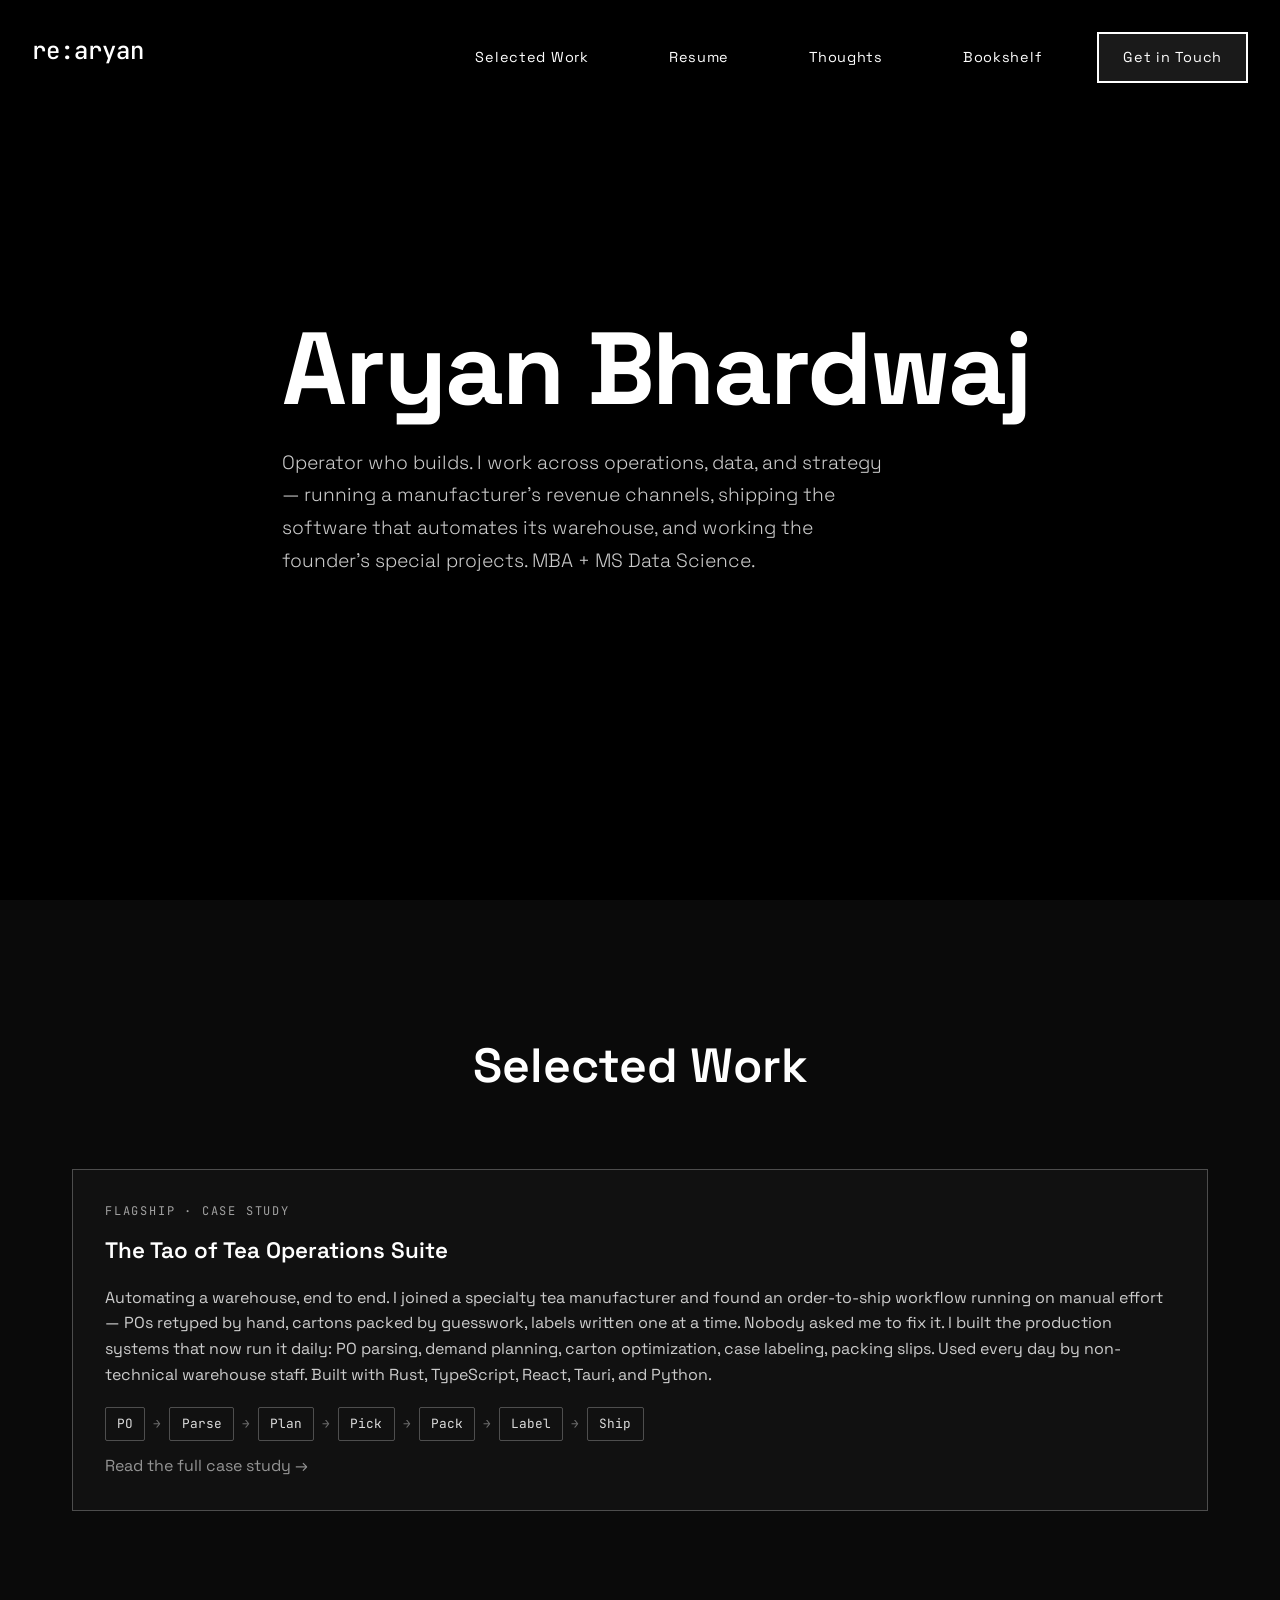
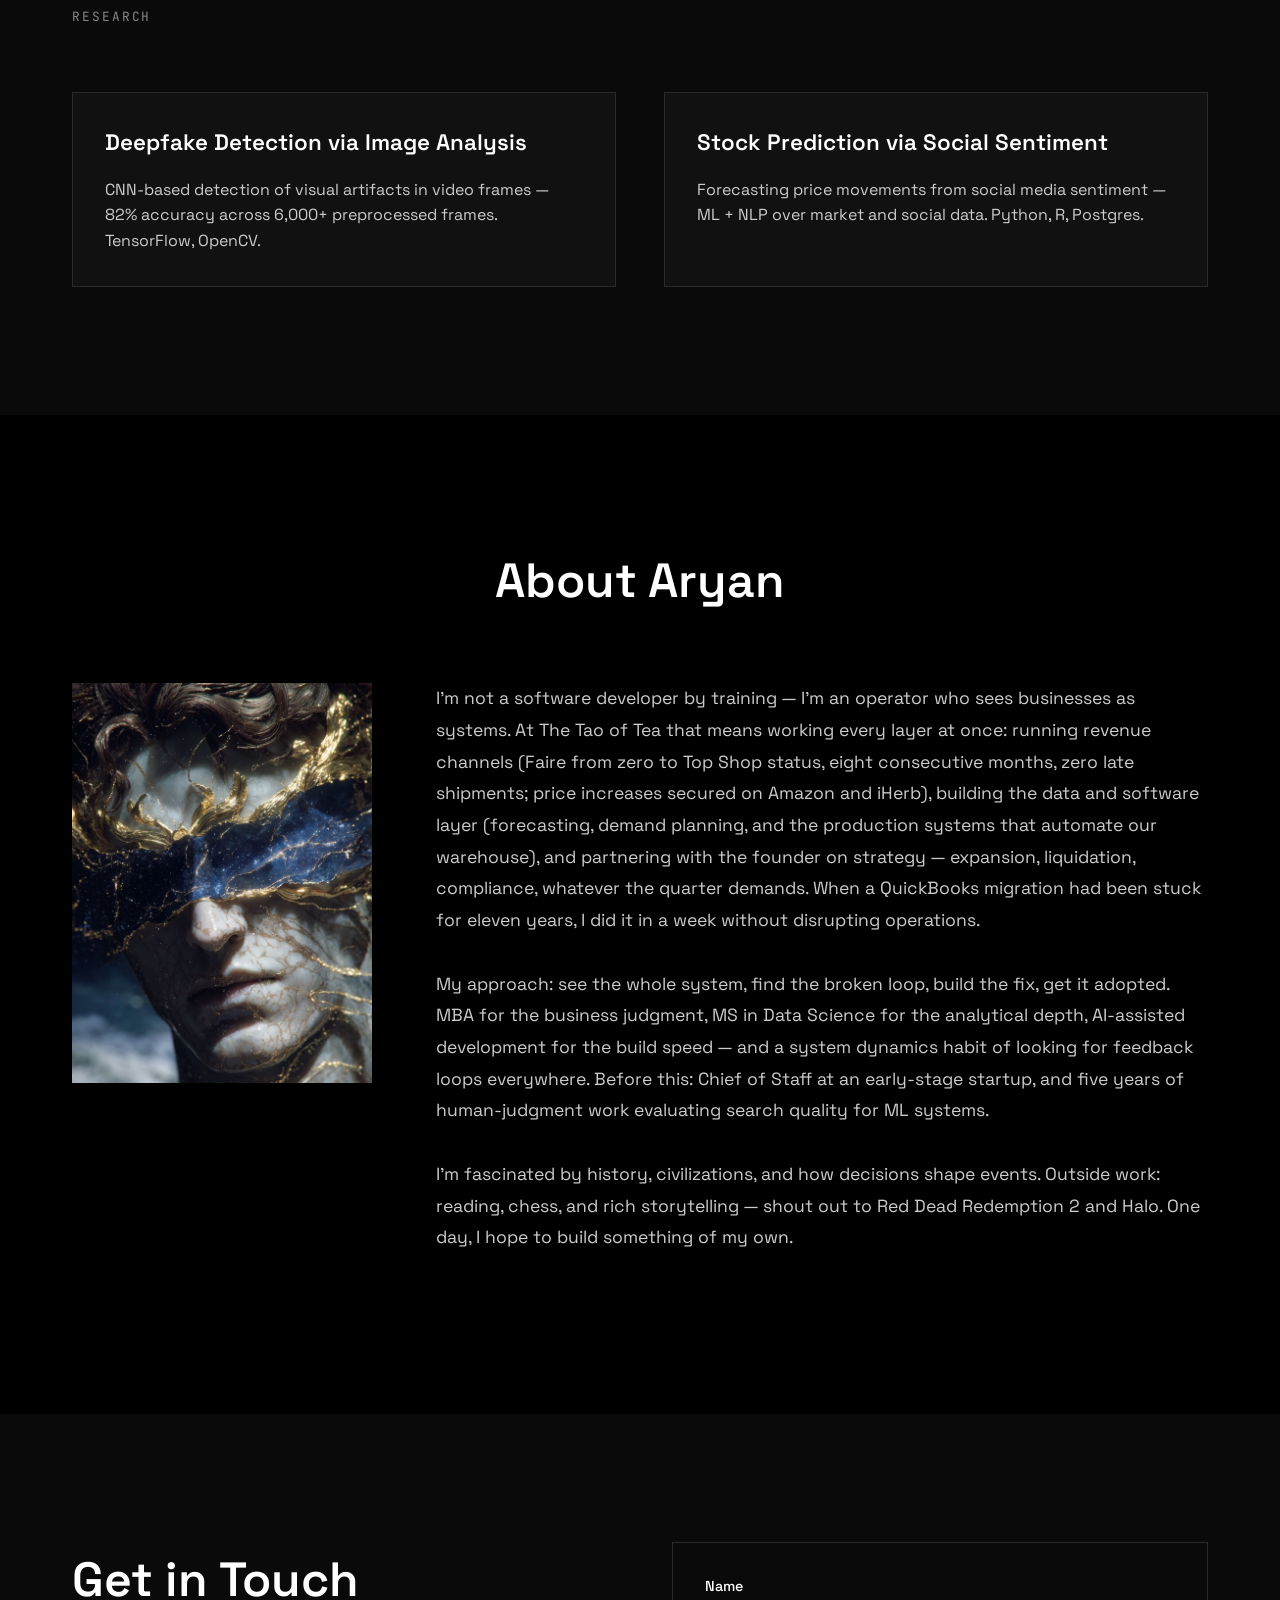
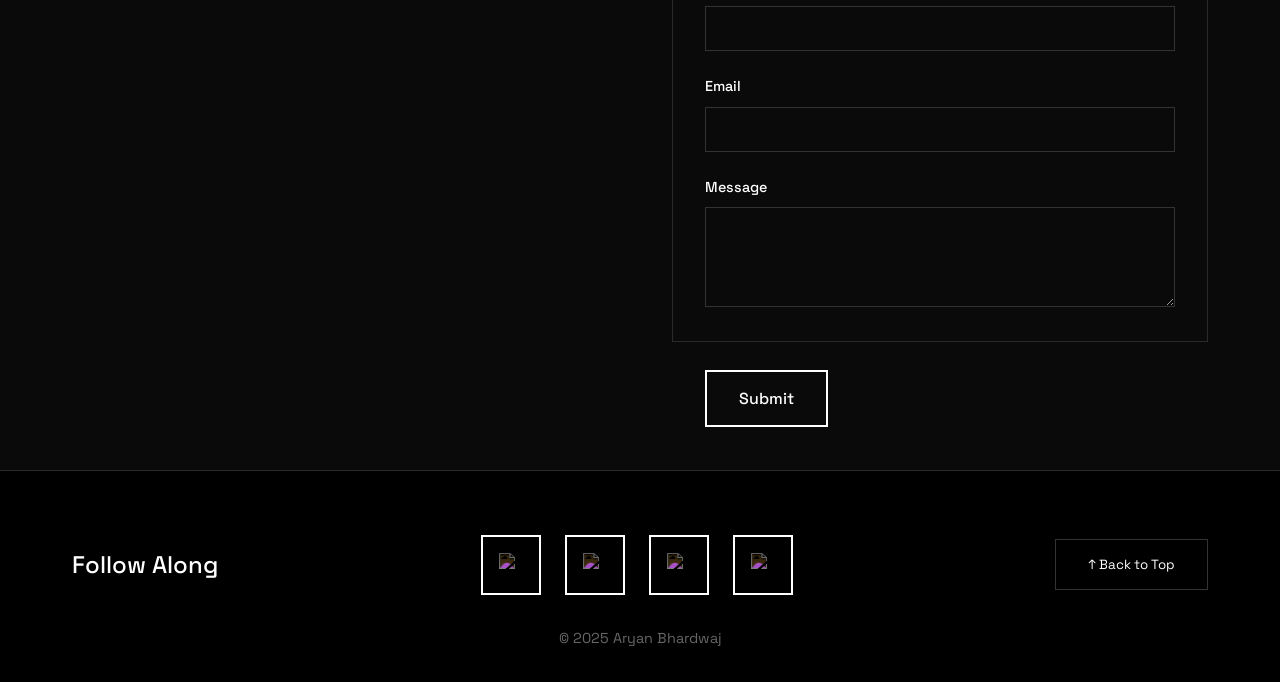
==== commit 32885842: "Contact: restore background image layout, remove status line; mobile responsive fixes; email link fi" ====
--- a/index.html
+++ b/index.html
@@ -423,6 +423,16 @@
             max-height: 400px;
         }
 
+        .contact-image {
+            display: block;
+            width: 100%;
+            max-height: 340px;
+            object-fit: cover;
+            object-position: center 55%;
+            margin-top: 2rem;
+            border: 1px solid #2a2a2a;
+        }
+
         .form-group {
             margin-bottom: 1.5rem;
         }
@@ -608,6 +618,84 @@
             .footer-content {
                 flex-direction: column;
                 gap: 2rem;
+            }
+
+            /* ── Mobile layout fixes ── */
+            .nav-sidebar {
+                top: auto;
+                bottom: 1rem;
+                right: 50%;
+                transform: translateX(50%);
+                flex-direction: row;
+                gap: 0.4rem;
+                background: rgba(10,10,10,0.85);
+                backdrop-filter: blur(8px);
+                padding: 0.4rem 0.6rem;
+                border: 1px solid #2a2a2a;
+                border-radius: 4px;
+                z-index: 100;
+            }
+
+            .nav-btn {
+                padding: 0.4rem 0.6rem;
+                font-size: 0.7rem;
+                white-space: nowrap;
+            }
+
+            .hero {
+                padding-left: 1.5rem;
+                padding-right: 1.5rem;
+            }
+
+            .hero-title {
+                font-size: clamp(2.4rem, 11vw, 4rem);
+            }
+
+            .hero-description {
+                font-size: 1.05rem;
+            }
+
+            .container {
+                padding-left: 1.5rem;
+                padding-right: 1.5rem;
+            }
+
+            .section-title {
+                font-size: 2.1rem;
+                margin-bottom: 2.5rem;
+            }
+
+            .projects-grid {
+                grid-template-columns: 1fr;
+                gap: 1.75rem;
+                margin-top: 2.5rem;
+            }
+
+            .pipeline {
+                font-size: 0.68rem;
+                gap: 0.3rem;
+            }
+
+            .pipeline span.step {
+                padding: 0.25rem 0.45rem;
+            }
+
+            .about-image {
+                height: 300px;
+            }
+
+            .contact-form {
+                max-height: none;
+                padding: 1.25rem;
+            }
+
+            .contact-image {
+                max-height: 260px;
+            }
+
+            section, .contact {
+                padding-top: 4.5rem;
+                padding-bottom: 4.5rem;
             }
         }
     </style>
@@ -708,7 +796,6 @@
                 <div class="contact-content">
                     <div class="contact-info">
                         <h2>Get in Touch</h2>
-                        <p>Currently open to opportunities</p>
                     </div>
                     <div class="contact-form">
                         <form id="contactForm" action="https://formspree.io/f/manbddok" method="POST">
@@ -748,7 +835,7 @@
                         <a href="https://github.com/aaryanbh96" class="social-icon" target="_blank" rel="noopener noreferrer">
                             <img src="assets/images/icons/github.png" alt="GitHub">
                         </a>
-                        <a href="/cdn-cgi/l/email-protection#0d6c6f4d7f686c7f746c63236e6260" class="social-icon">
+                        <a href="mailto:ab@rearyan.com" class="social-icon">
                             <img src="assets/images/icons/email.png" alt="Email">
                         </a>
                         <a href="https://x.com/aryanb_or" class="social-icon" target="_blank" rel="noopener noreferrer">
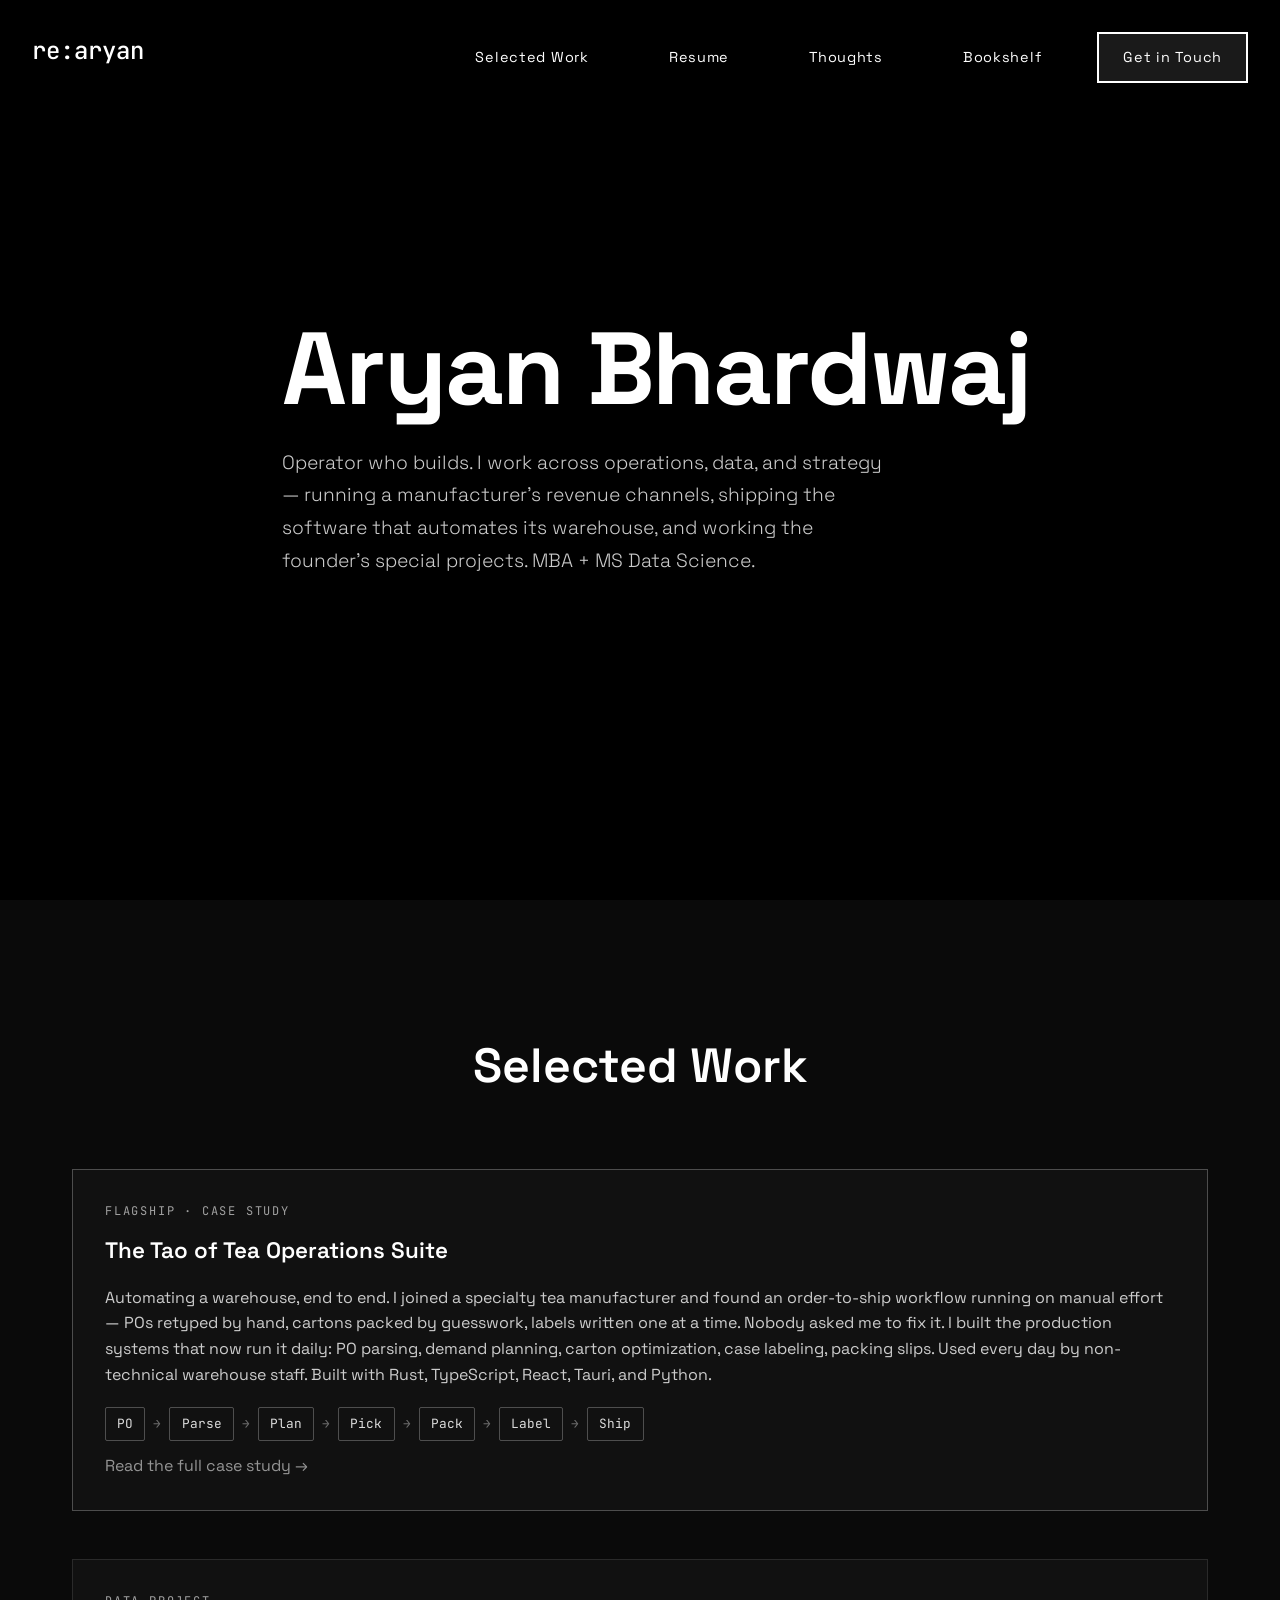
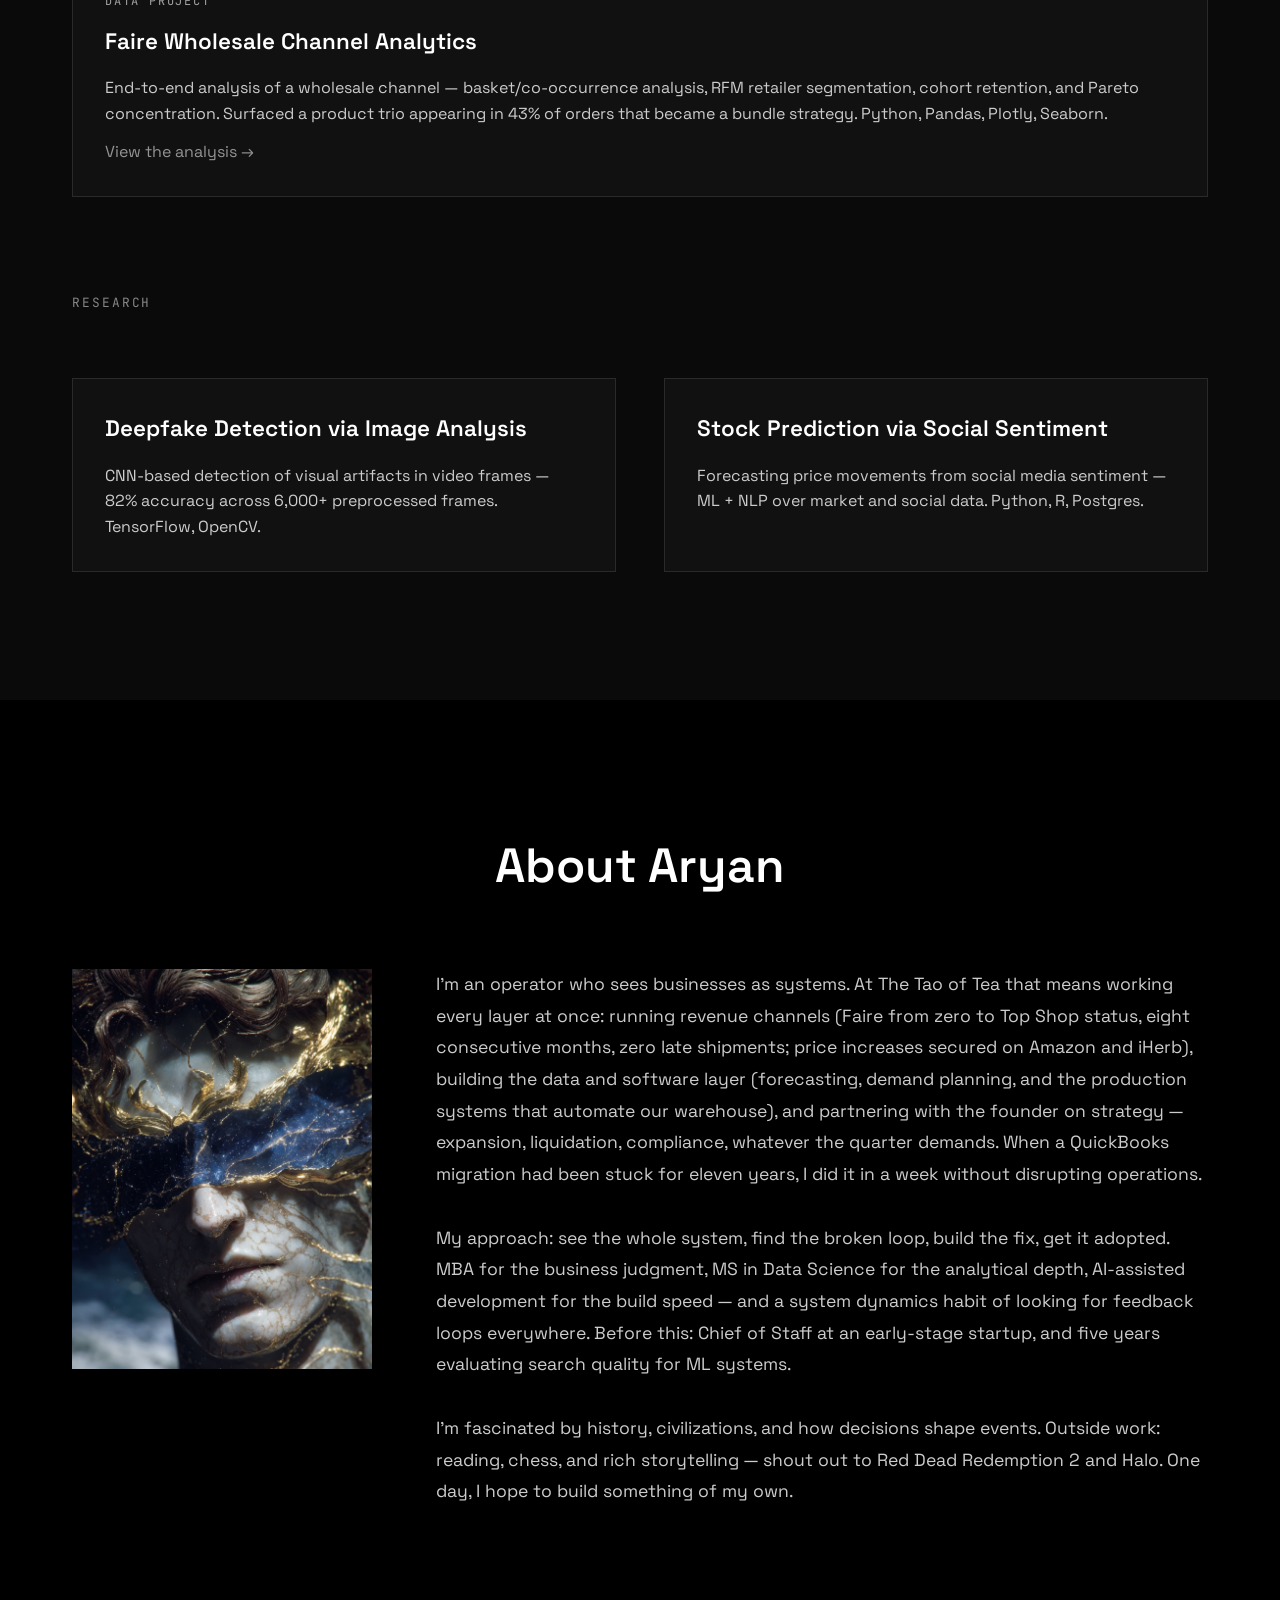
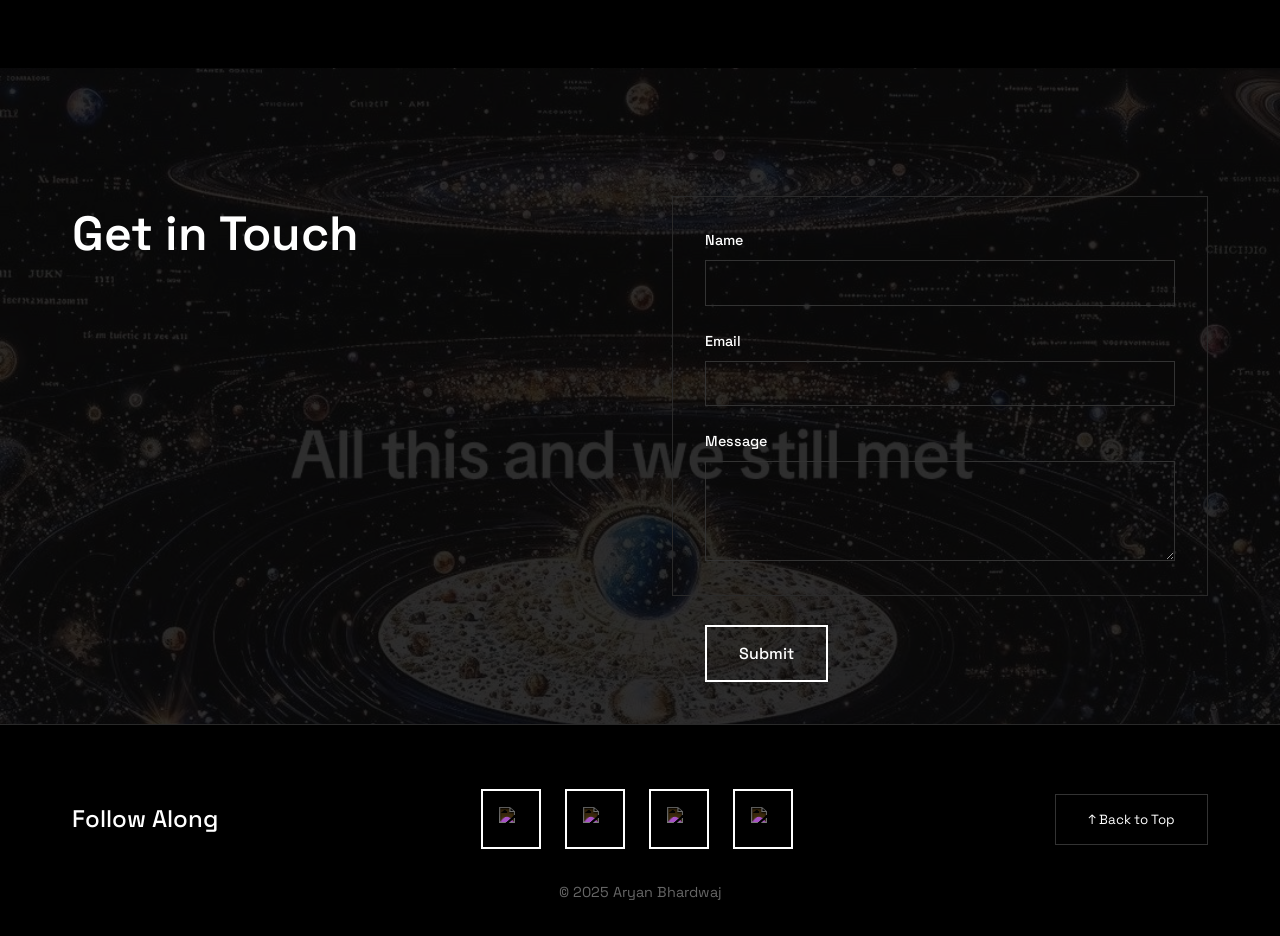
==== commit 3f7bc268: "Add Faire analytics cards to homepage and projects; rewrite About opener; full-width data card" ====
--- a/index.html
+++ b/index.html
@@ -295,6 +295,8 @@
 
 
         /* Flagship case study card */
+        .project-card.fullwidth { grid-column: 1 / -1; }
+
         .project-card.flagship {
             grid-column: 1 / -1;
             border: 1px solid rgba(255,255,255,0.25);
@@ -421,16 +423,6 @@
             padding: 2rem;
             border: 1px solid #2a2a2a;
             max-height: 400px;
-        }
-
-        .contact-image {
-            display: block;
-            width: 100%;
-            max-height: 340px;
-            object-fit: cover;
-            object-position: center 55%;
-            margin-top: 2rem;
-            border: 1px solid #2a2a2a;
         }
 
         .form-group {
@@ -689,14 +681,79 @@
                 padding: 1.25rem;
             }
 
-            .contact-image {
-                max-height: 260px;
-            }
-
             section, .contact {
                 padding-top: 4.5rem;
                 padding-bottom: 4.5rem;
             }
+        }
+    </style>
+
+    <style>
+        /* ═══ UNIFIED MOBILE PATCH (applies last, wins cascade) ═══ */
+
+        /* Background media: never interactive, never long-pressable */
+        video, .video-overlay, .hero-video {
+            pointer-events: none !important;
+            -webkit-touch-callout: none !important;
+            -webkit-user-select: none !important;
+            user-select: none !important;
+        }
+
+        @media (max-width: 768px) {
+            /* Bottom nav pill — wraps to 2 rows, never overflows */
+            .nav-sidebar {
+                position: fixed !important;
+                top: auto !important;
+                bottom: 0.75rem !important;
+                left: 0.75rem !important;
+                right: 0.75rem !important;
+                transform: none !important;
+                display: flex !important;
+                flex-direction: row !important;
+                flex-wrap: wrap !important;
+                justify-content: center !important;
+                align-items: center !important;
+                gap: 0.25rem !important;
+                background: rgba(10,10,10,0.92) !important;
+                backdrop-filter: blur(10px) !important;
+                -webkit-backdrop-filter: blur(10px) !important;
+                padding: 0.45rem 0.5rem !important;
+                border: 1px solid #2a2a2a !important;
+                border-radius: 6px !important;
+                z-index: 1000 !important;
+            }
+
+            .nav-btn {
+                padding: 0.35rem 0.55rem !important;
+                font-size: 0.72rem !important;
+                border: none !important;
+                background: transparent !important;
+                white-space: nowrap !important;
+                margin: 0 !important;
+            }
+
+            .logo {
+                left: 1rem !important;
+                top: 1rem !important;
+                font-size: 1.1rem !important;
+            }
+
+            /* Breathing room so the pill never covers final content */
+            body { padding-bottom: 5.5rem !important; }
+
+            /* Typography & layout scale-down */
+            .hero { padding-left: 1.5rem !important; padding-right: 1.5rem !important; }
+            .hero-title { font-size: clamp(2.4rem, 11vw, 4rem) !important; }
+            .hero-description { font-size: 1.05rem !important; }
+            .container { padding-left: 1.25rem !important; padding-right: 1.25rem !important; }
+            .section-title { font-size: 2rem !important; margin-bottom: 2.5rem !important; }
+            .page-title { font-size: 2.2rem !important; }
+            .projects-grid { grid-template-columns: 1fr !important; gap: 1.75rem !important; }
+            .pipeline { font-size: 0.66rem !important; gap: 0.3rem !important; }
+            .pipeline span.step { padding: 0.25rem 0.4rem !important; }
+            .system-title { font-size: 1.25rem !important; }
+            .about-image { height: 300px !important; }
+            .contact-form { max-height: none !important; padding: 1.25rem !important; }
         }
     </style>
 </head>
@@ -725,7 +782,7 @@
 
         <!-- Hero Section -->
         <section class="hero" id="hero">
-            <video class="hero-video" autoplay muted loop>
+            <video playsinline webkit-playsinline class="hero-video" autoplay muted loop>
                 <source src="assets/videos/hero-bg.mp4" type="video/mp4">
                 <!-- Fallback for browsers that don't support video -->
             </video>
@@ -755,6 +812,15 @@
                         <p class="project-description" style="margin-top:0.75rem; opacity:0.7;">Read the full case study →</p>
                     </div>
 
+                    <div class="project-card fullwidth" onclick="window.location.href='https://rearyan.com/faire-analysis.html'">
+                        <div class="flagship-tag">Data Project</div>
+                        <h3 class="project-title">Faire Wholesale Channel Analytics</h3>
+                        <p class="project-description">
+                            End-to-end analysis of a wholesale channel — basket/co-occurrence analysis, RFM retailer segmentation, cohort retention, and Pareto concentration. Surfaced a product trio appearing in 43% of orders that became a bundle strategy. Python, Pandas, Plotly, Seaborn.
+                        </p>
+                        <p class="project-description" style="margin-top:0.75rem; opacity:0.7;">View the analysis →</p>
+                    </div>
+
                     <div class="research-label">Research</div>
 
                     <div class="project-card" onclick="window.location.href='projects.html#project1'">
@@ -782,8 +848,8 @@
                         <img src="assets/images/about/your-photo.png" alt="Aryan Bhardwaj" onerror="this.parentElement.innerHTML='[Add Your Photo]'">
                     </div>
                     <div class="about-text">
-                        <p>I’m not a software developer by training — I’m an operator who sees businesses as systems. At The Tao of Tea that means working every layer at once: running revenue channels (Faire from zero to Top Shop status, eight consecutive months, zero late shipments; price increases secured on Amazon and iHerb), building the data and software layer (forecasting, demand planning, and the production systems that automate our warehouse), and partnering with the founder on strategy — expansion, liquidation, compliance, whatever the quarter demands. When a QuickBooks migration had been stuck for eleven years, I did it in a week without disrupting operations.</p>
-                        <p>My approach: see the whole system, find the broken loop, build the fix, get it adopted. MBA for the business judgment, MS in Data Science for the analytical depth, AI-assisted development for the build speed — and a system dynamics habit of looking for feedback loops everywhere. Before this: Chief of Staff at an early-stage startup, and five years of human-judgment work evaluating search quality for ML systems.</p>
+                        <p>I’m an operator who sees businesses as systems. At The Tao of Tea that means working every layer at once: running revenue channels (Faire from zero to Top Shop status, eight consecutive months, zero late shipments; price increases secured on Amazon and iHerb), building the data and software layer (forecasting, demand planning, and the production systems that automate our warehouse), and partnering with the founder on strategy — expansion, liquidation, compliance, whatever the quarter demands. When a QuickBooks migration had been stuck for eleven years, I did it in a week without disrupting operations.</p>
+                        <p>My approach: see the whole system, find the broken loop, build the fix, get it adopted. MBA for the business judgment, MS in Data Science for the analytical depth, AI-assisted development for the build speed — and a system dynamics habit of looking for feedback loops everywhere. Before this: Chief of Staff at an early-stage startup, and five years evaluating search quality for ML systems.</p>
                         <p>I’m fascinated by history, civilizations, and how decisions shape events. Outside work: reading, chess, and rich storytelling — shout out to Red Dead Redemption 2 and Halo. One day, I hope to build something of my own.</p>
                     </div>
                 </div>
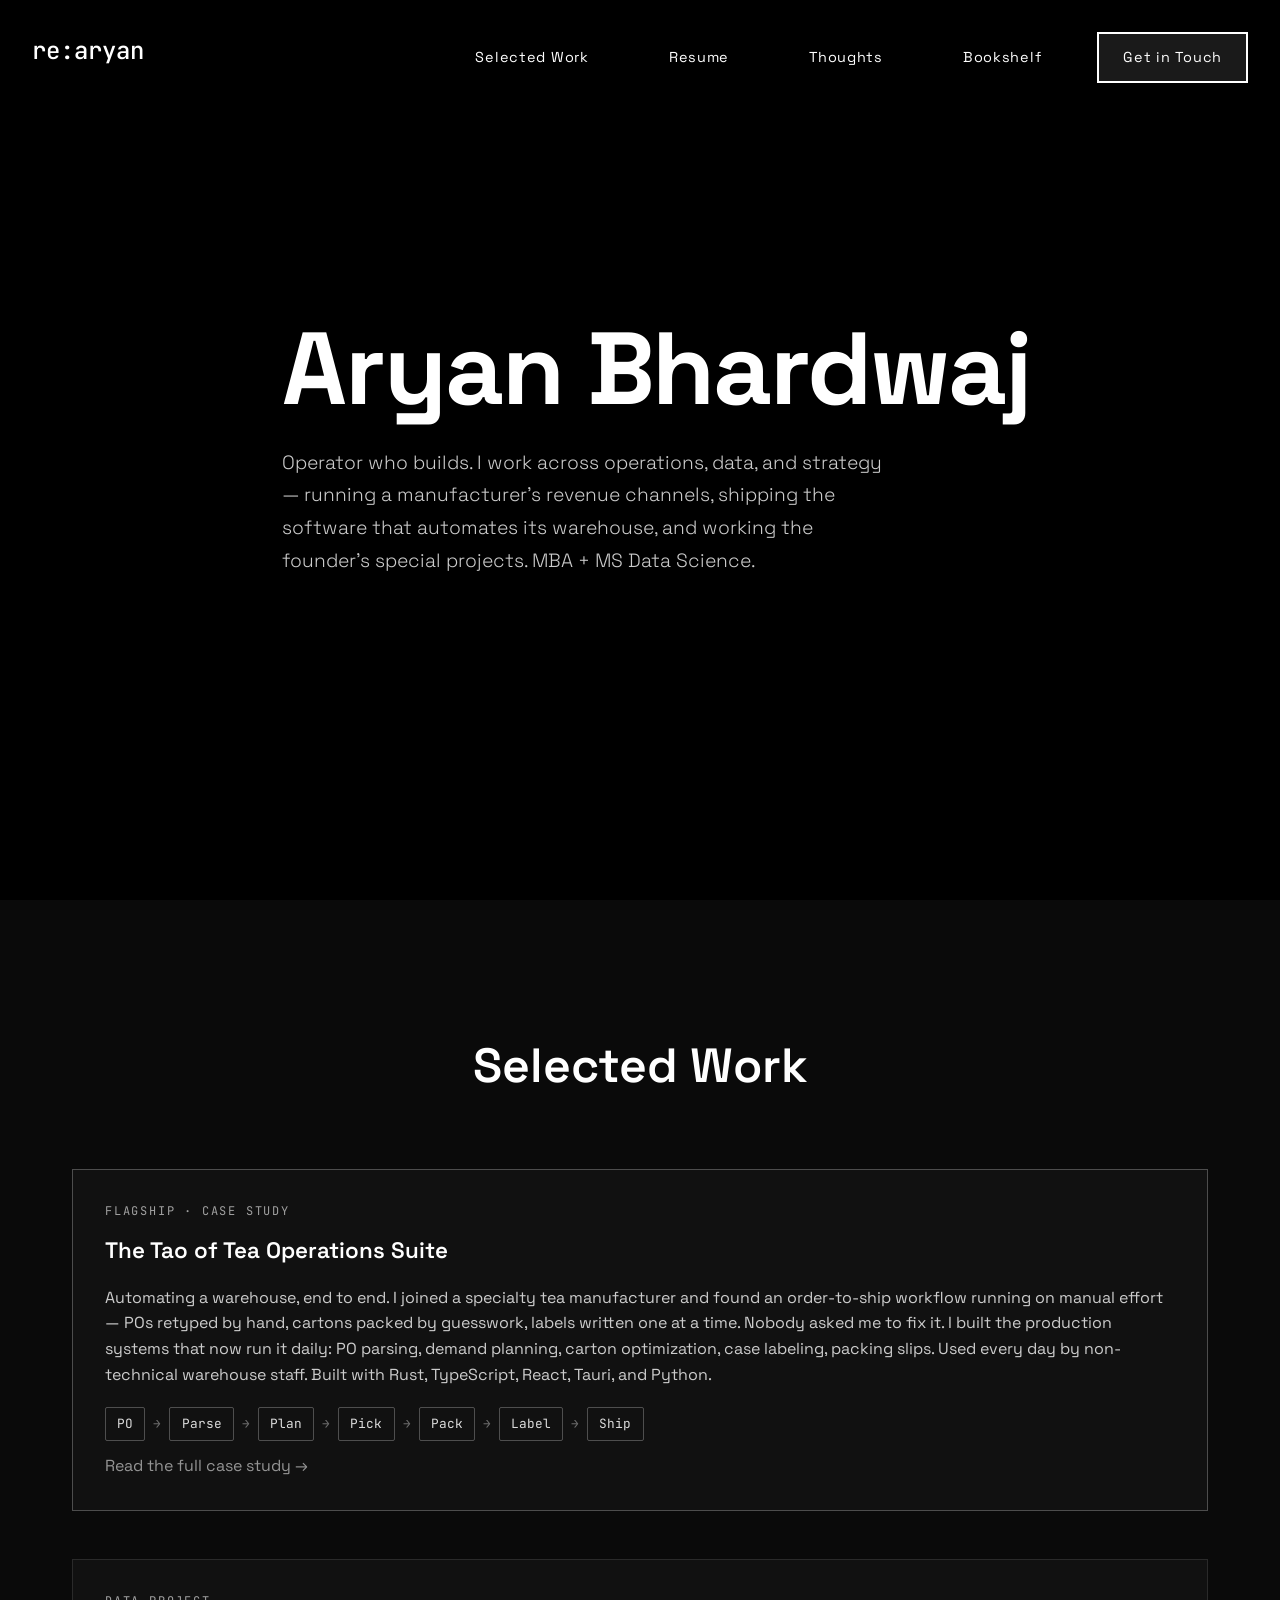
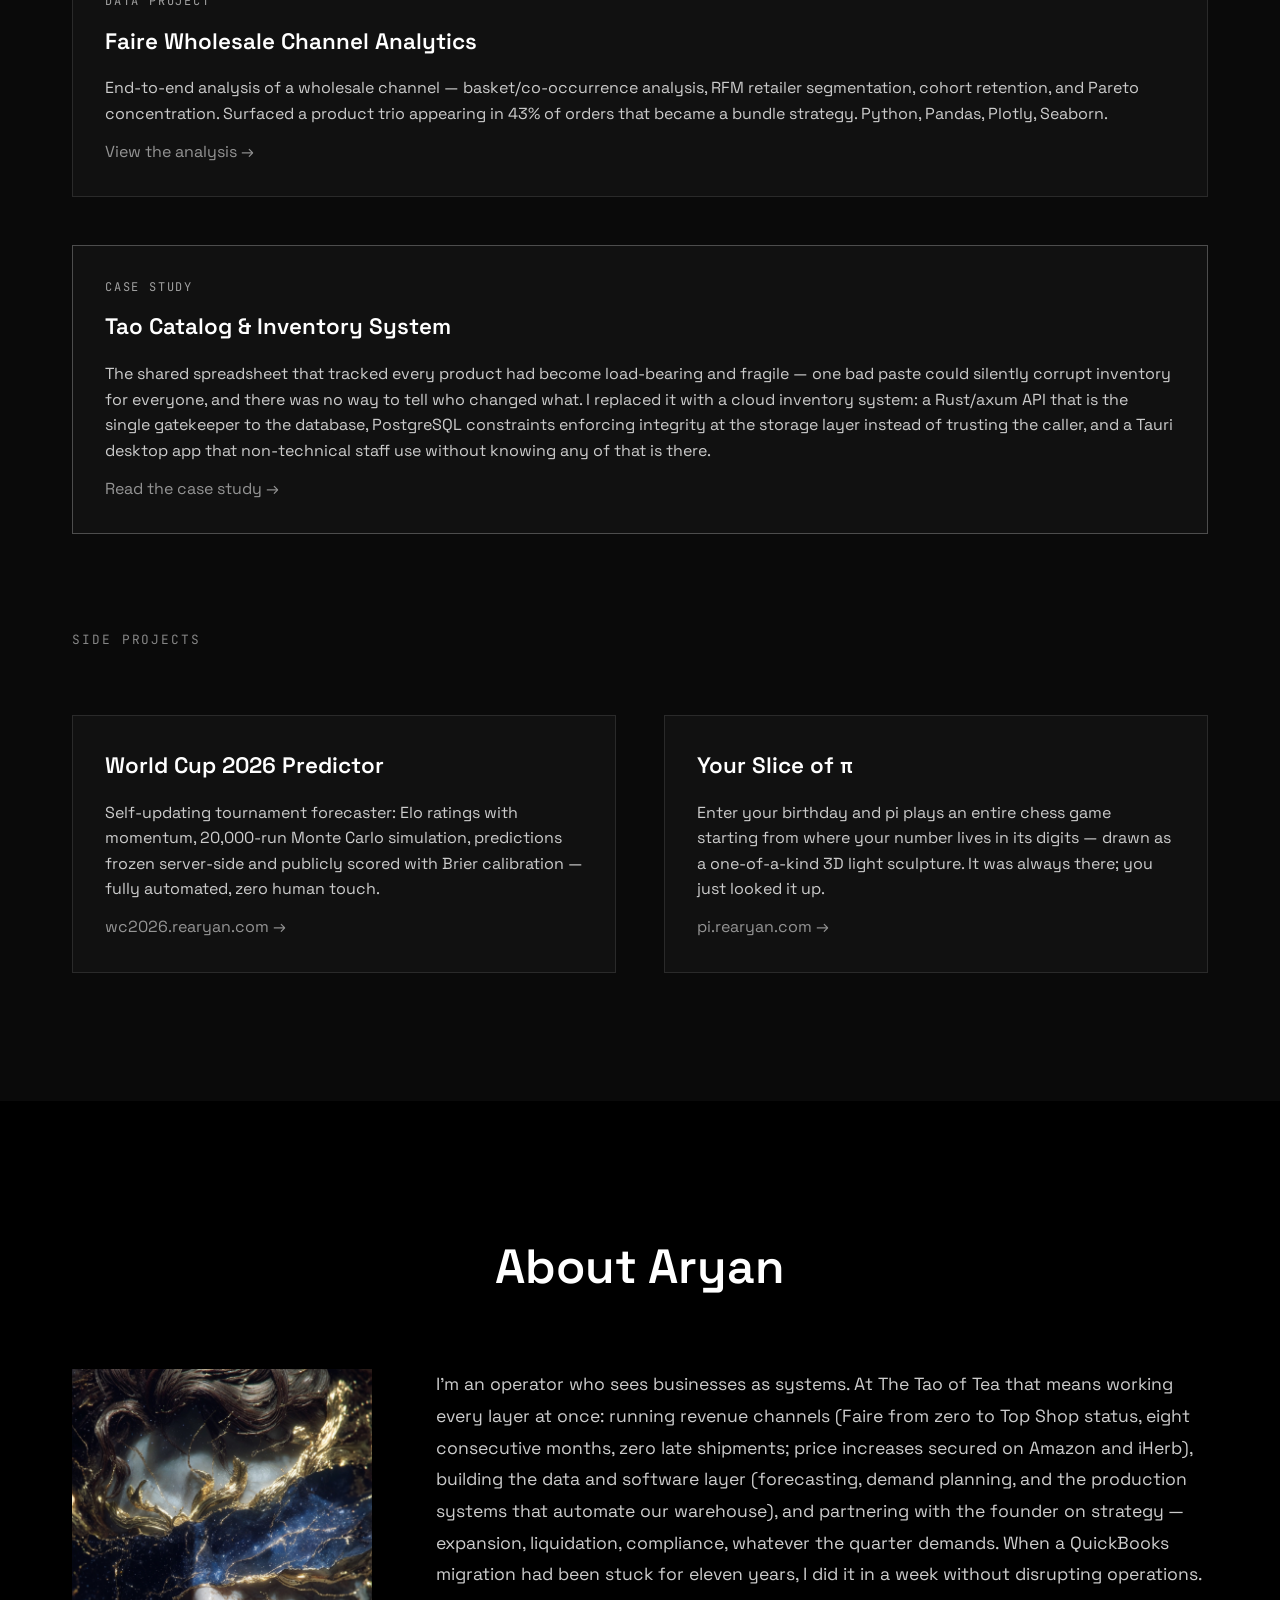
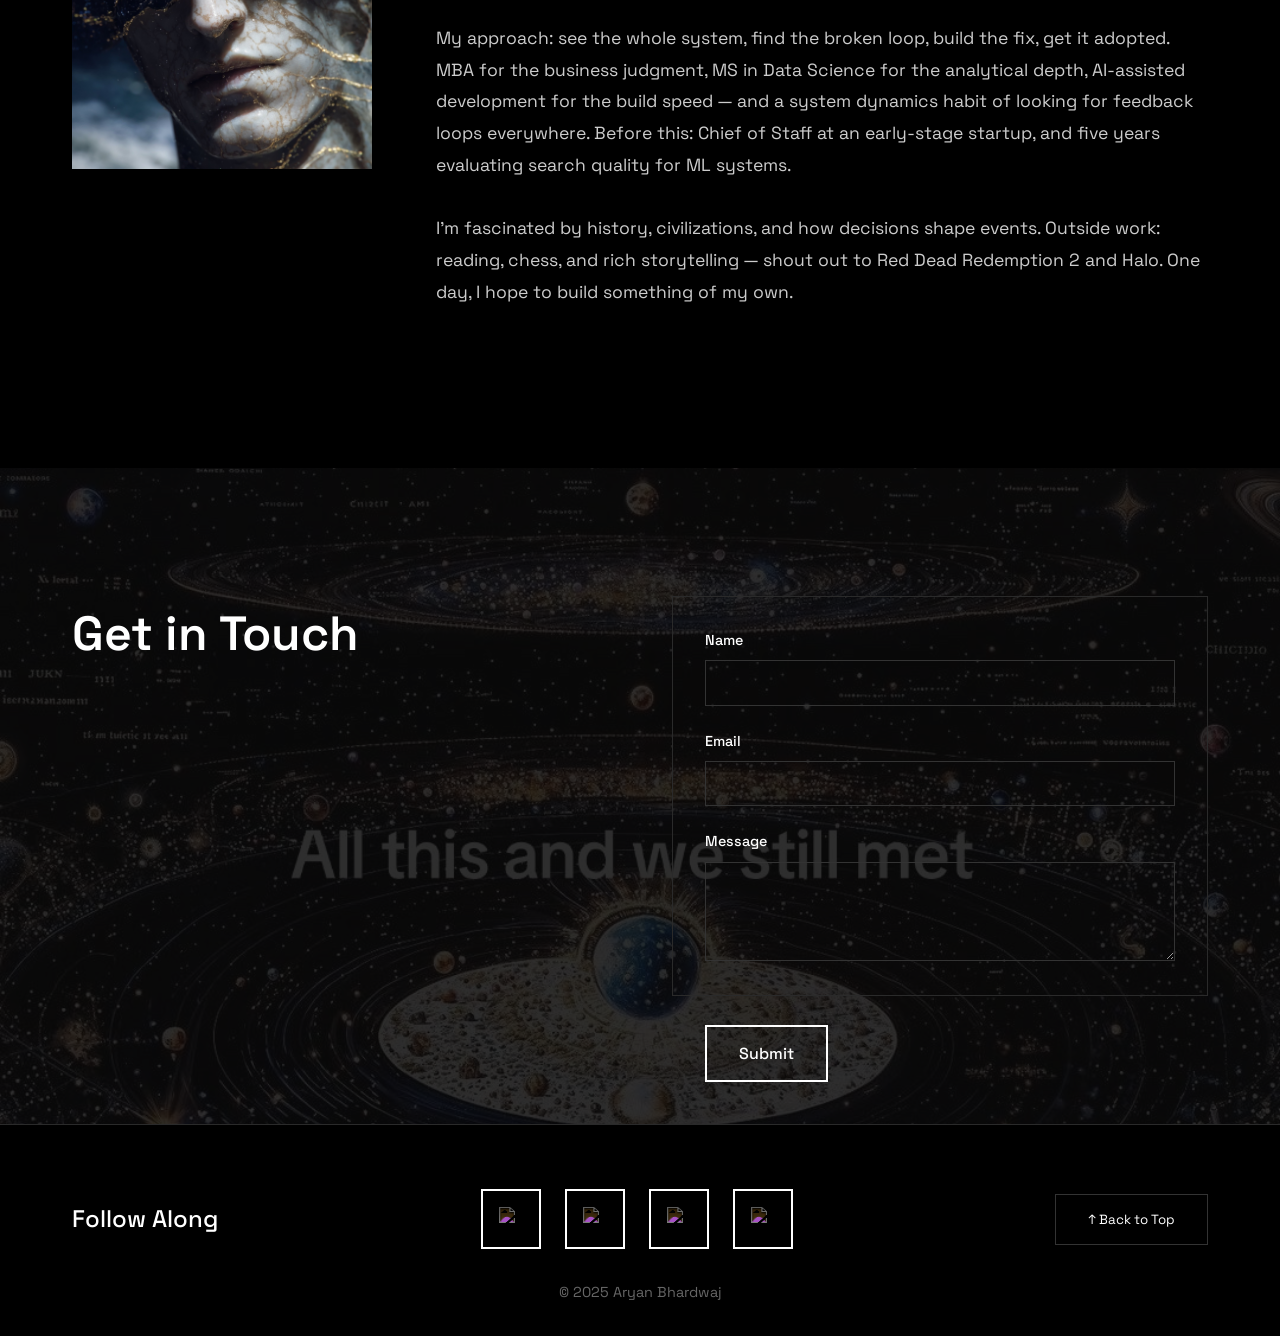
==== commit b32118cb: "pages added/resume updated" ====
--- a/index.html
+++ b/index.html
@@ -812,7 +812,7 @@
                         <p class="project-description" style="margin-top:0.75rem; opacity:0.7;">Read the full case study →</p>
                     </div>
 
-                    <div class="project-card fullwidth" onclick="window.location.href='https://rearyan.com/faire-analysis.html'">
+                    <div class="project-card fullwidth" onclick="window.location.href='faire-analysis.html'">
                         <div class="flagship-tag">Data Project</div>
                         <h3 class="project-title">Faire Wholesale Channel Analytics</h3>
                         <p class="project-description">
@@ -821,19 +821,30 @@
                         <p class="project-description" style="margin-top:0.75rem; opacity:0.7;">View the analysis →</p>
                     </div>
 
-                    <div class="research-label">Research</div>
-
-                    <div class="project-card" onclick="window.location.href='projects.html#project1'">
-                        <h3 class="project-title">Deepfake Detection via Image Analysis</h3>
+                    <div class="project-card flagship" onclick="window.location.href='tao-catalog.html'">
+                        <div class="flagship-tag">Case Study</div>
+                        <h3 class="project-title">Tao Catalog &amp; Inventory System</h3>
                         <p class="project-description">
-                            CNN-based detection of visual artifacts in video frames — 82% accuracy across 6,000+ preprocessed frames. TensorFlow, OpenCV.
+                            The shared spreadsheet that tracked every product had become load-bearing and fragile — one bad paste could silently corrupt inventory for everyone, and there was no way to tell who changed what. I replaced it with a cloud inventory system: a Rust/axum API that is the single gatekeeper to the database, PostgreSQL constraints enforcing integrity at the storage layer instead of trusting the caller, and a Tauri desktop app that non-technical staff use without knowing any of that is there.
                         </p>
+                        <p class="project-description" style="margin-top:0.75rem; opacity:0.7;">Read the case study →</p>
                     </div>
-                    <div class="project-card" onclick="window.location.href='projects.html#project2'">
-                        <h3 class="project-title">Stock Prediction via Social Sentiment</h3>
+
+                    <div class="research-label">Side Projects</div>
+
+                    <div class="project-card" onclick="window.open('https://wc2026.rearyan.com','_blank')">
+                        <h3 class="project-title">World Cup 2026 Predictor</h3>
                         <p class="project-description">
-                            Forecasting price movements from social media sentiment — ML + NLP over market and social data. Python, R, Postgres.
+                            Self-updating tournament forecaster: Elo ratings with momentum, 20,000-run Monte Carlo simulation, predictions frozen server-side and publicly scored with Brier calibration — fully automated, zero human touch.
                         </p>
+                        <p class="project-description" style="margin-top:0.75rem; opacity:0.7;">wc2026.rearyan.com →</p>
+                    </div>
+                    <div class="project-card" onclick="window.open('https://pi.rearyan.com','_blank')">
+                        <h3 class="project-title">Your Slice of π</h3>
+                        <p class="project-description">
+                            Enter your birthday and pi plays an entire chess game starting from where your number lives in its digits — drawn as a one-of-a-kind 3D light sculpture. It was always there; you just looked it up.
+                        </p>
+                        <p class="project-description" style="margin-top:0.75rem; opacity:0.7;">pi.rearyan.com →</p>
                     </div>
                 </div>
             </div>
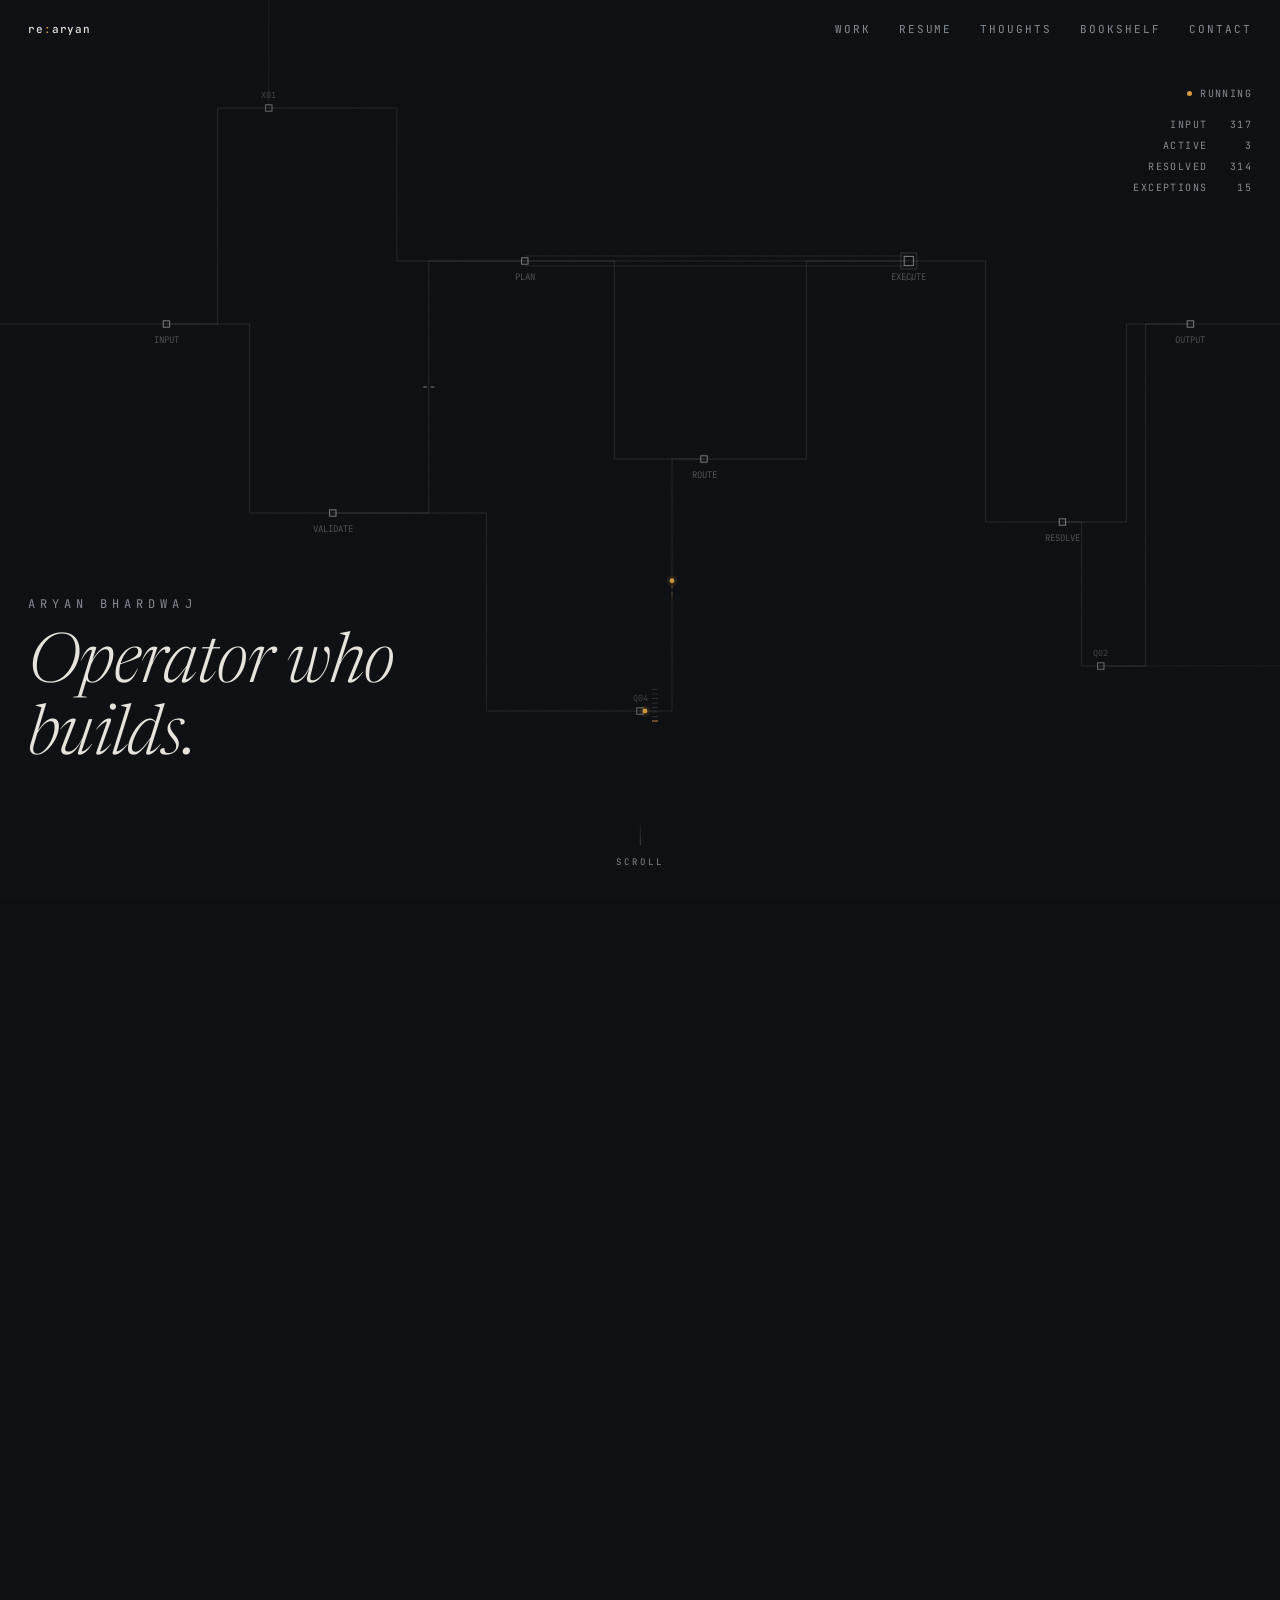
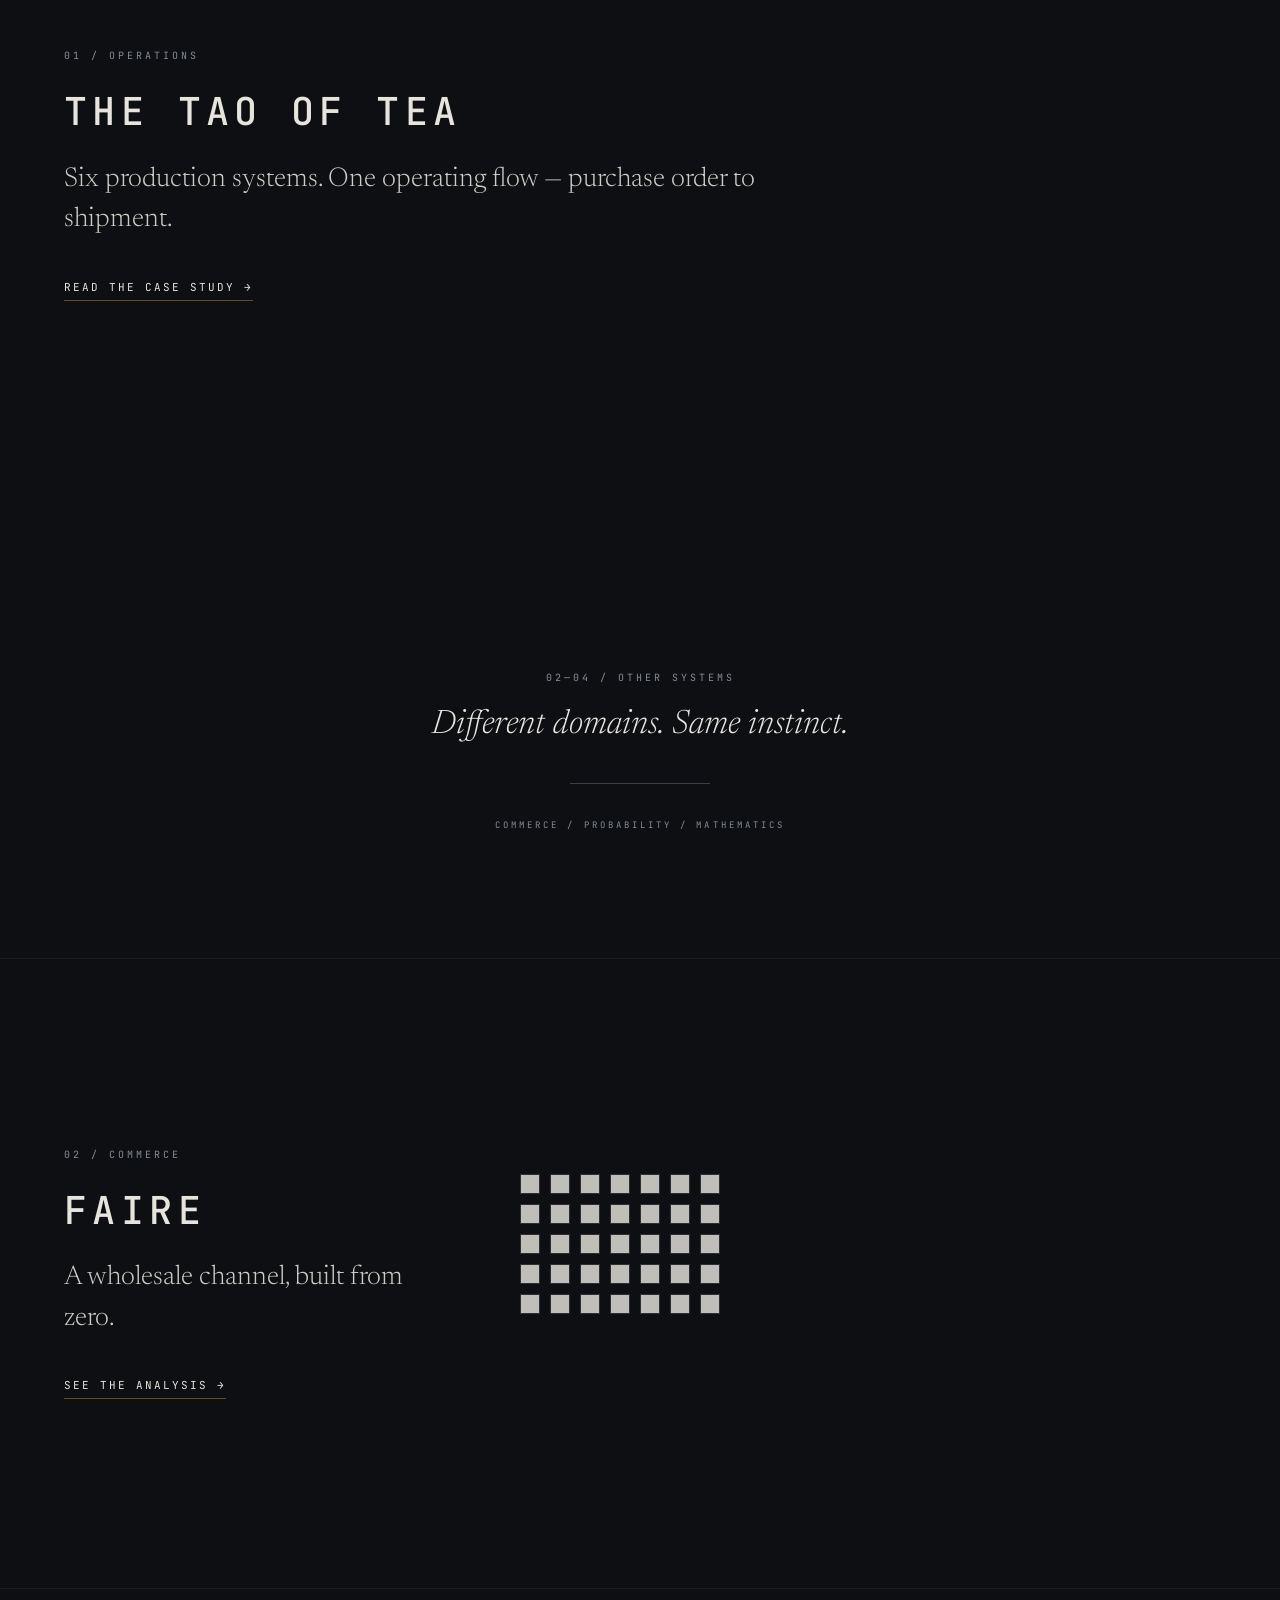
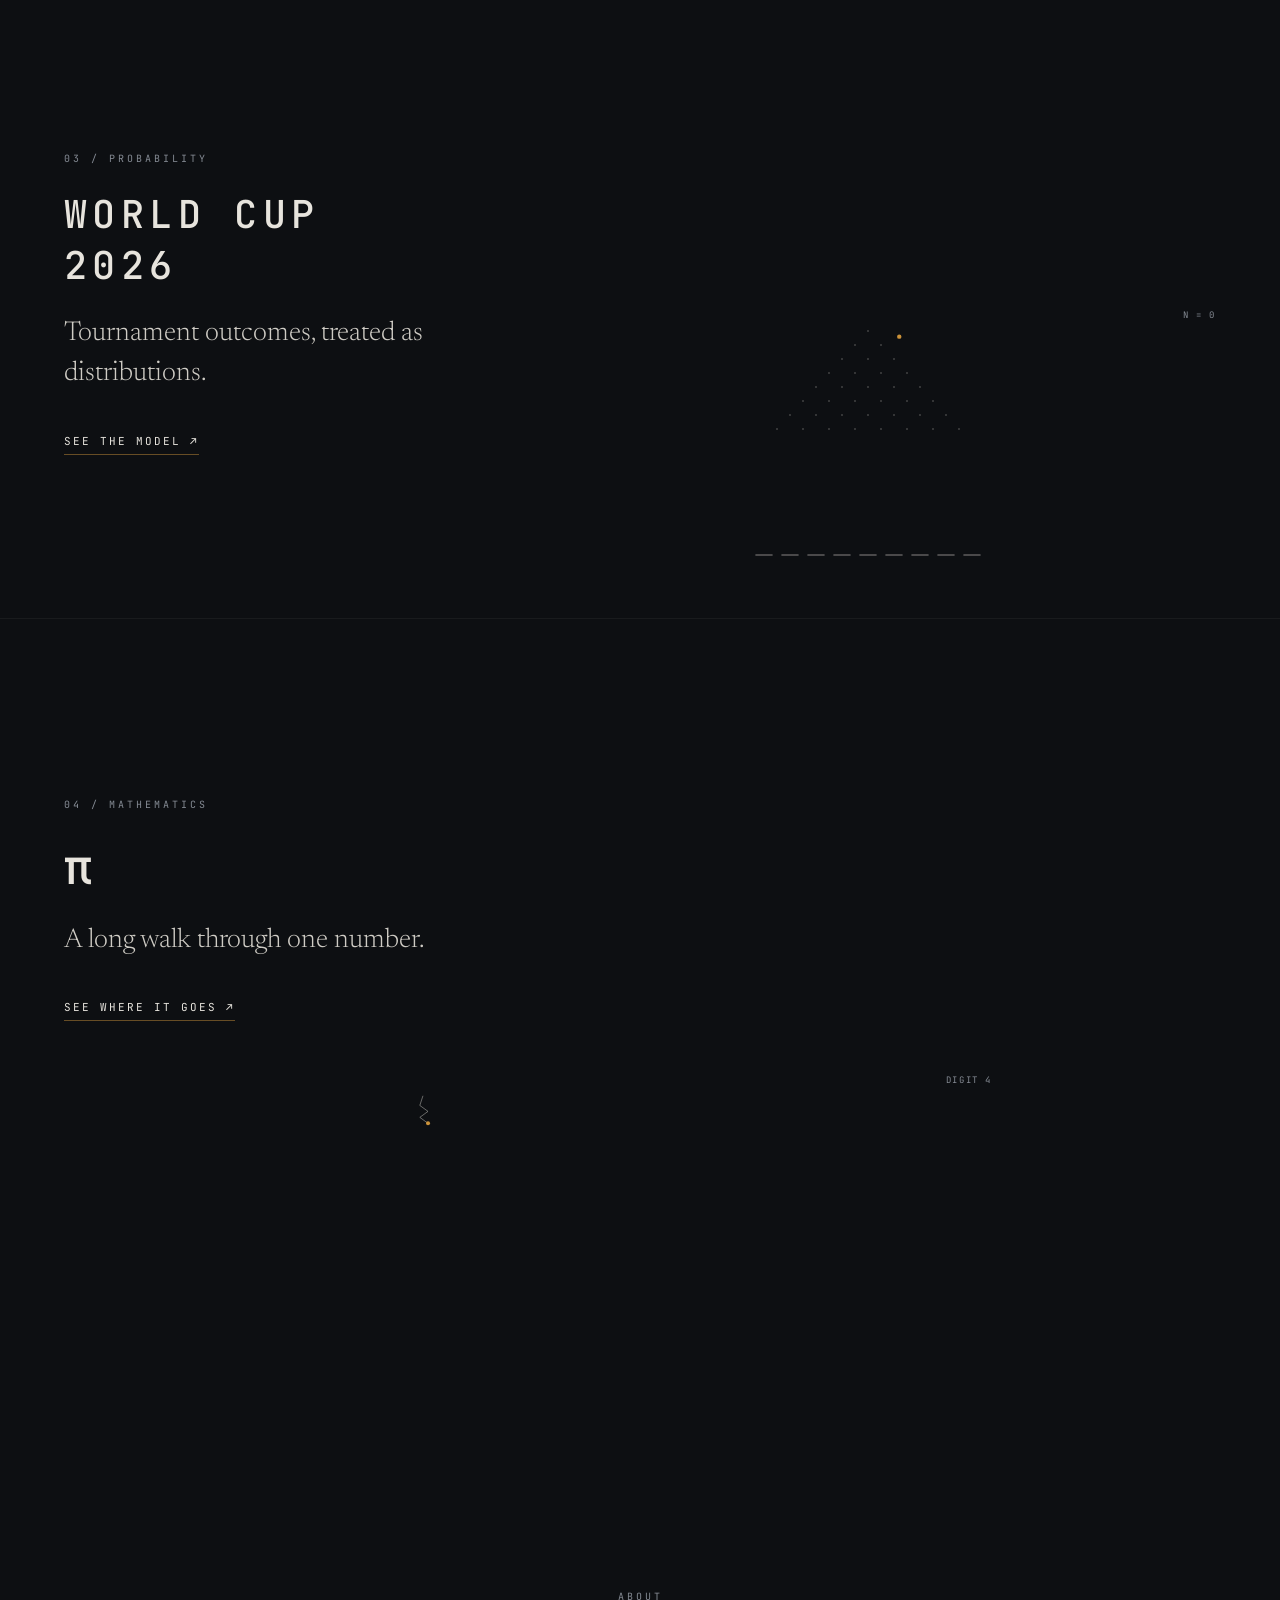
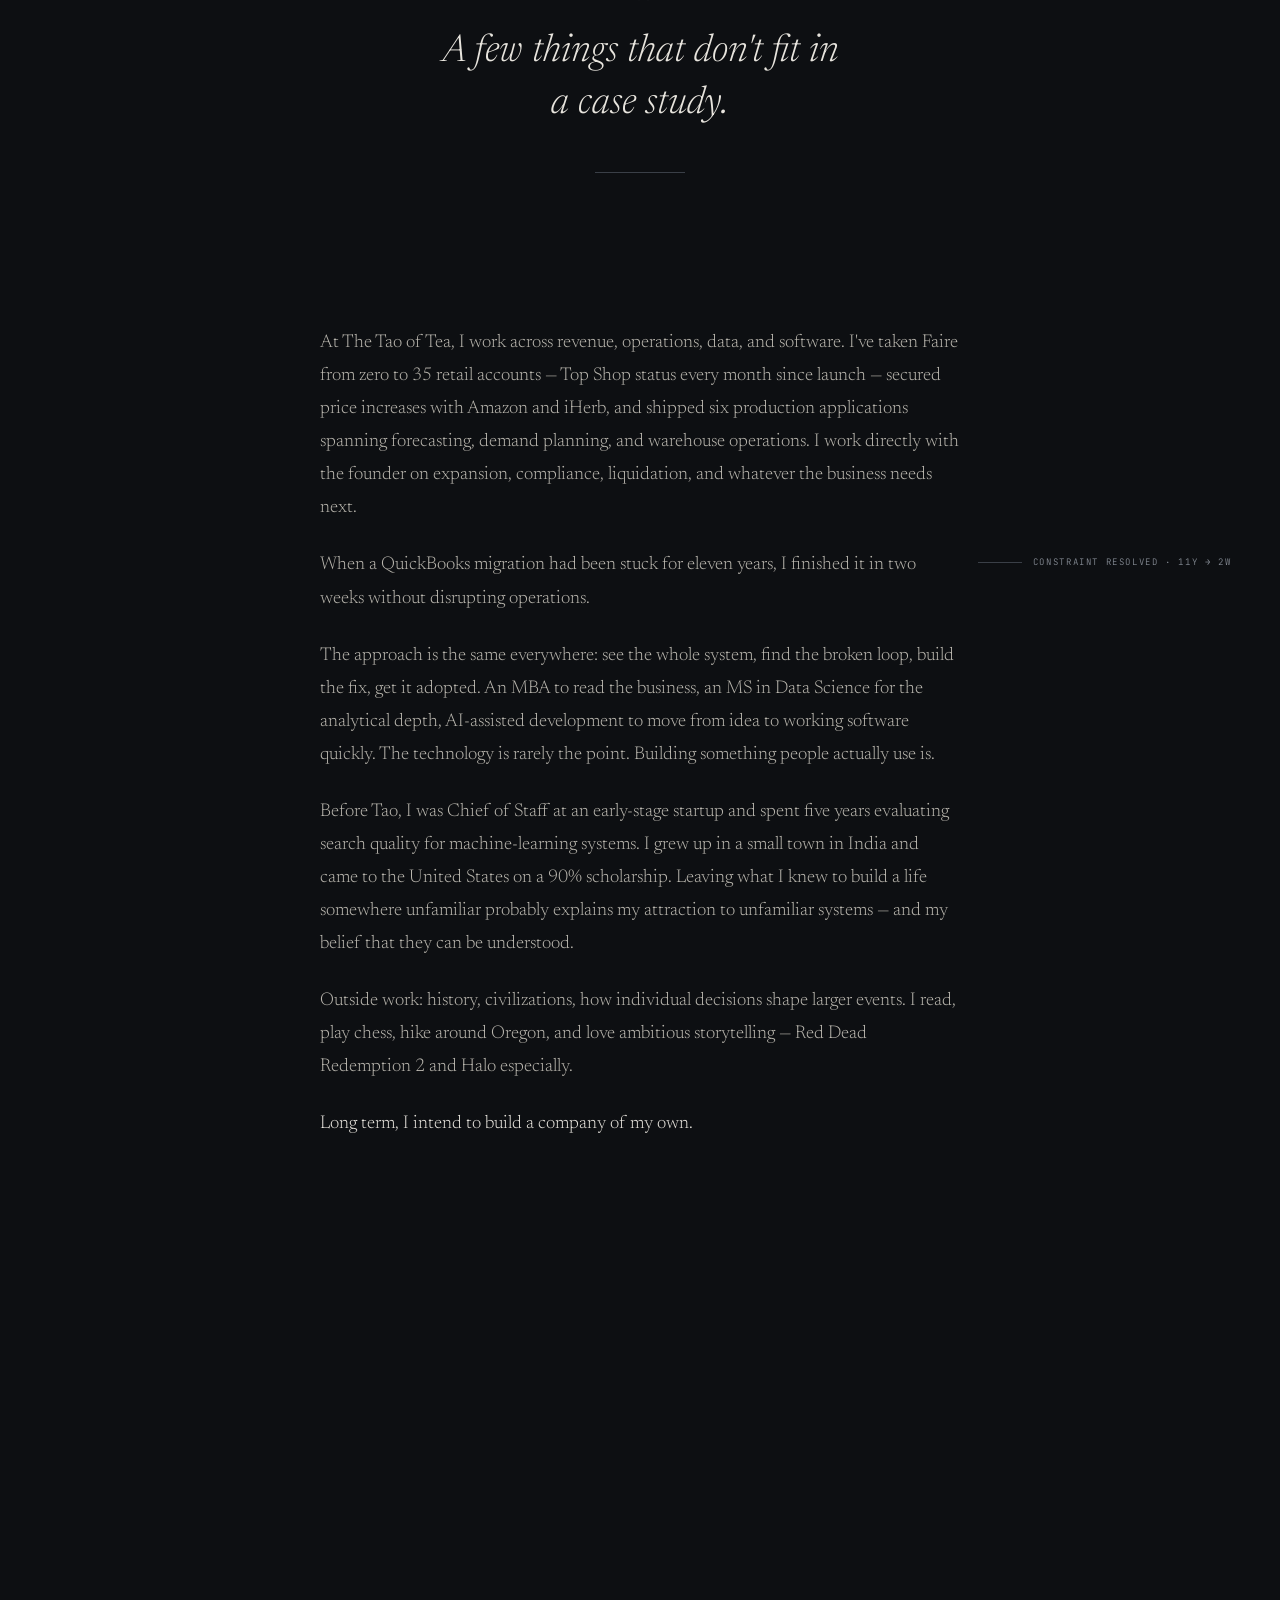
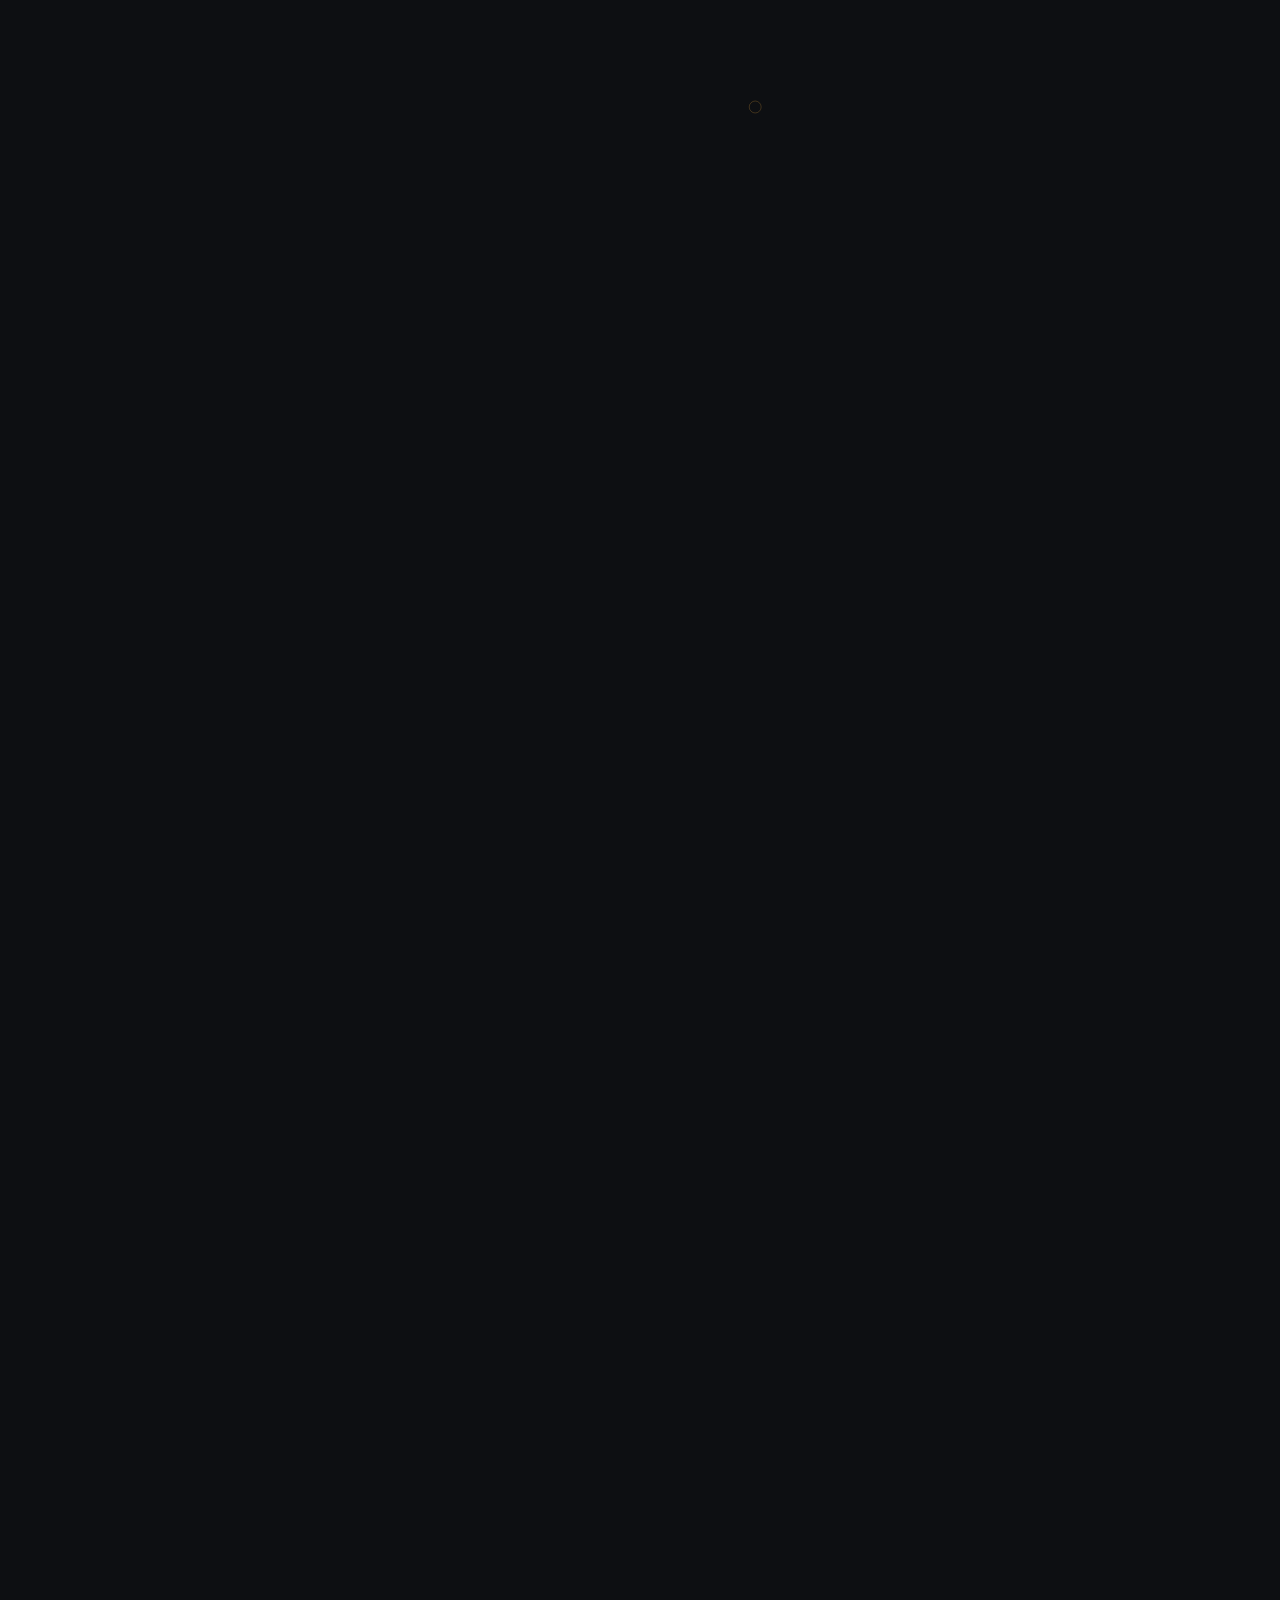
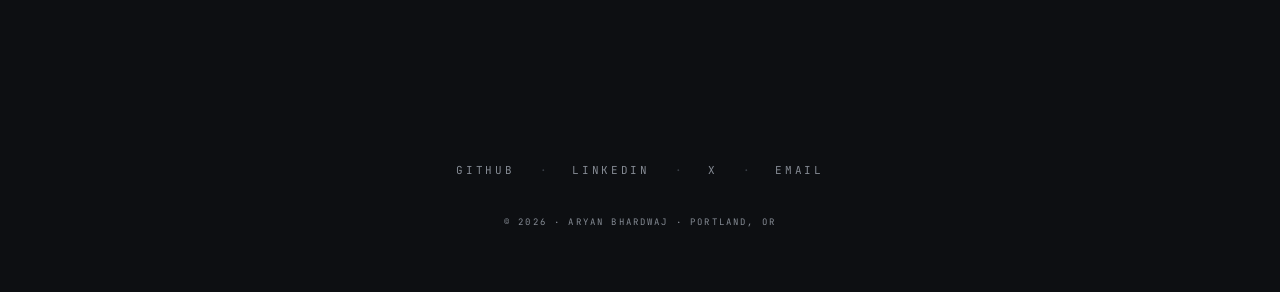
==== commit 5dfc2984: "Complete rebrand: new identity, shell, all pages rebuilt" ====
--- a/index.html
+++ b/index.html
@@ -1,1198 +1,1980 @@
 <!DOCTYPE html>
 <html lang="en">
 <head>
-    <meta charset="UTF-8">
-    <meta name="viewport" content="width=device-width, initial-scale=1.0">
-    <title>Aryan Bhardwaj</title>
-    <link rel="icon" type="image/x-icon" href="assets/images/favicon.ico">
-    <link rel="preconnect" href="https://fonts.googleapis.com">
-    <link rel="preconnect" href="https://fonts.gstatic.com" crossorigin>
-    <link href="https://fonts.googleapis.com/css2?family=Space+Grotesk:wght@300;400;500;600;700&family=JetBrains+Mono:wght@300;400;500;600&display=swap" rel="stylesheet">
-    
-<script>
-        // Pre-paint intro skip: runs before first render, no flash
-        if (sessionStorage.getItem('introPlayed') === 'true' || location.hash) {
-            document.documentElement.classList.add('skip-intro');
-        }
-    </script>
-    <style>
-        .skip-intro .loading-screen { display: none !important; }
-        .skip-intro .main-content { opacity: 1 !important; transition: none !important; }
-    </style>
-    <style>
-        /* CSS Reset & Base Styles */
-        * {
-            margin: 0;
-            padding: 0;
-            box-sizing: border-box;
-        }
-
-        html {
-            scroll-behavior: smooth;
-        }
-
-        body {
-            font-family: 'Space Grotesk', sans-serif;
-            background-color: #000000;
-            color: #ffffff;
-            line-height: 1.6;
-            overflow-x: hidden;
-        }
-
-        /* Loading Screen */
-        .loading-screen {
-            position: fixed;
-            top: 0;
-            left: 0;
-            width: 100vw;
-            height: 100vh;
-            background: #000000;
-            z-index: 9999;
-            display: flex; /* RE-ENABLED */
-            align-items: center;
-            justify-content: center;
-            font-family: 'JetBrains Mono', monospace;
-        }
-
-        .terminal-text {
-            font-size: 2.5rem;
-            font-weight: 400;
-            letter-spacing: 0.1em;
-        }
-
-        .colon {
-            opacity: 1;
-            animation: blink 0.15s infinite;
-        }
-
-        @keyframes blink {
-            0%, 50% { opacity: 0; }
-            51%, 100% { opacity: 1; }
-        }
-
-        .main-content {
-            opacity: 0; /* Hidden initially */
-            transition: opacity 0.5s ease-in-out;
-        }
-
-        .main-content.visible {
-            opacity: 1;
-        }
-
-        /* Navigation */
-        .nav-sidebar {
-            position: fixed;
-            right: 2rem;
-            top: 2rem;
-            z-index: 1000;
-            display: flex;
-            flex-direction: row;
-            gap: 2rem;
-            align-items: center;
-        }
-
-        .nav-btn {
-            background: transparent;
-            border: none;
-            color: #ffffff;
-            padding: 0.75rem 1.5rem;
-            font-family: 'Space Grotesk', sans-serif;
-            font-size: 0.9rem;
-            font-weight: 400;
-            cursor: pointer;
-            transition: all 0.3s ease;
-            text-decoration: none;
-            display: block;
-            text-align: center;
-            letter-spacing: 0.05em;
-        }
-
-        .nav-btn:hover {
-            color: #cccccc;
-        }
-
-        .nav-btn.highlight {
-            border: 2px solid #ffffff;
-            background: rgba(255, 255, 255, 0.1);
-            padding: 0.75rem 1.5rem;
-        }
-
-        .nav-btn.highlight:hover {
-            border-color: #cccccc;
-            color: #ffffff;
-        }
-
-        /* Logo */
-        .logo {
-            position: fixed;
-            left: 2rem;
-            top: 2rem;
-            z-index: 1000;
-            font-family: 'JetBrains Mono', monospace;
-            font-size: 1.5rem;
-            font-weight: 500;
-            color: #ffffff;
-            text-decoration: none;
-            cursor: pointer;
-            transition: opacity 0.3s ease;
-        }
-
-        .logo:hover {
-            opacity: 0.7;
-        }
-
-        /* Main Container */
-        .container {
-            max-width: 1200px;
-            margin: 0 auto;
-            padding: 0 2rem;
-        }
-
-        /* Hero Section */
-        .hero {
-            height: 100vh;
-            display: flex;
-            flex-direction: column;
-            justify-content: center;
-            align-items: flex-start;
-            position: relative;
-            padding-left: 2rem;
-            overflow: hidden;
-        }
-
-        .hero-video {
-            position: absolute;
-            top: 0;
-            left: 0;
-            width: 100%;
-            height: 100%;
-            object-fit: cover;
-            z-index: -2;
-            opacity: 0.5;
-        }
-
-        .hero-overlay {
-            position: absolute;
-            top: 0;
-            left: 0;
-            width: 100%;
-            height: 100%;
-            background: rgba(0, 0, 0, 0.3);
-            z-index: -1;
-        }
-
-        .hero-title {
-            font-size: clamp(3rem, 8vw, 8rem);
-            font-weight: 700;
-            line-height: 0.9;
-            margin-bottom: 2rem;
-            letter-spacing: -0.02em;
-        }
-
-        .hero-description {
-            font-size: 1.2rem;
-            font-weight: 300;
-            max-width: 600px;
-            color: #cccccc;
-            line-height: 1.7;
-        }
-
-        /* Projects Section */
-        .projects {
-            padding: 8rem 0;
-            background: #0a0a0a;
-        }
-
-        .section-title {
-            font-size: 3rem;
-            font-weight: 600;
-            margin-bottom: 4rem;
-            text-align: center;
-        }
-
-        .projects-grid {
-            display: grid;
-            grid-template-columns: repeat(auto-fit, minmax(350px, 1fr));
-            gap: 3rem;
-            margin-top: 4rem;
-        }
-
-        .project-card {
-            background: #111111;
-            border: 1px solid #2a2a2a;
-            padding: 2rem;
-            cursor: pointer;
-            transition: all 0.3s ease;
-        }
-
-        .project-card:hover {
-            border-color: #666666;
-            background: #1a1a1a;
-            transform: translateY(-5px);
-        }
-
-        .project-image {
-            width: 100%;
-            height: 200px;
-            background: #333333;
-            margin-bottom: 1.5rem;
-            display: flex;
-            align-items: center;
-            justify-content: center;
-            color: #666666;
-            font-size: 0.9rem;
-            overflow: hidden;
-        }
-
-        .project-image img {
-            width: 100%;
-            height: 100%;
-            object-fit: cover;
-        }
-
-        .project-title {
-            font-size: 1.4rem;
-            font-weight: 600;
-            margin-bottom: 1rem;
-        }
-
-        .project-description {
-            color: #cccccc;
-            font-size: 1rem;
-            line-height: 1.6;
-        }
-
-        /* About Section */
-        .about {
-            padding: 8rem 0;
-            background: #000000;
-        }
-
-        .about-content {
-            display: grid;
-            grid-template-columns: 300px 1fr;
-            gap: 4rem;
-            align-items: start;
-        }
-
-        .about-image {
-            width: 100%;
-            height: 400px;
-            background: #333333;
-            display: flex;
-            align-items: center;
-            justify-content: center;
-            color: #666666;
-            font-size: 0.9rem;
-            overflow: hidden;
-        }
-
-        .about-image img {
-            width: 100%;
-            height: 100%;
-            object-fit: cover;
-        }
-
-
-        /* Flagship case study card */
-        .project-card.fullwidth { grid-column: 1 / -1; }
-
-        .project-card.flagship {
-            grid-column: 1 / -1;
-            border: 1px solid rgba(255,255,255,0.25);
-        }
-
-        .flagship-tag {
-            font-family: 'JetBrains Mono', monospace;
-            font-size: 0.75rem;
-            letter-spacing: 0.15em;
-            opacity: 0.6;
-            text-transform: uppercase;
-            margin-bottom: 0.75rem;
-        }
-
-        .pipeline {
-            display: flex;
-            flex-wrap: wrap;
-            gap: 0.5rem;
-            align-items: center;
-            font-family: 'JetBrains Mono', monospace;
-            font-size: 0.8rem;
-            margin: 1.25rem 0 0.5rem 0;
-            opacity: 0.85;
-        }
-
-        .pipeline span.step {
-            border: 1px solid rgba(255,255,255,0.3);
-            padding: 0.35rem 0.7rem;
-            border-radius: 2px;
-            white-space: nowrap;
-        }
-
-        .pipeline span.arrow { opacity: 0.45; }
-
-        .research-label {
-            font-family: 'JetBrains Mono', monospace;
-            font-size: 0.8rem;
-            letter-spacing: 0.15em;
-            text-transform: uppercase;
-            opacity: 0.5;
-            margin: 3rem 0 1rem 0;
-            grid-column: 1 / -1;
-        }
-
-        .about-text {
-            font-size: 1.1rem;
-            line-height: 1.8;
-            color: #cccccc;
-        }
-
-        .about-text p {
-            margin-bottom: 2rem;
-        }
-
-        .cta-btn {
-            display: inline-block;
-            background: transparent;
-            border: 2px solid #ffffff;
-            color: #ffffff;
-            padding: 1rem 2rem;
-            font-family: 'Space Grotesk', sans-serif;
-            font-size: 1rem;
-            font-weight: 500;
-            text-decoration: none;
-            margin-top: 2rem;
-            cursor: pointer;
-            transition: all 0.3s ease;
-        }
-
-        .cta-btn:hover {
-            background: #ffffff;
-            color: #000000;
-        }
-
-        /* Contact Section */
-        .contact {
-            padding: 8rem 0;
-            background: #0a0a0a;
-            position: relative;
-            overflow: hidden;
-        }
-
-        .contact::before {
-            content: '';
-            position: absolute;
-            top: 0;
-            left: 0;
-            width: 100%;
-            height: 100%;
-            background-image: url('assets/images/hello.jpg');
-            background-size: cover;
-            background-position: center;
-            background-repeat: no-repeat;
-            opacity: 0.15;
-            z-index: 0;
-        }
-
-        .contact .container {
-            position: relative;
-            z-index: 1;
-        }
-
-        .contact-content {
-            display: grid;
-            grid-template-columns: 1fr 1fr;
-            gap: 4rem;
-            align-items: start;
-        }
-
-        .contact-info h2 {
-            font-size: 3rem;
-            font-weight: 600;
-            margin-bottom: 1rem;
-        }
-
-        .contact-info p {
-            font-size: 1.2rem;
-            color: #cccccc;
-            margin-bottom: 2rem;
-        }
-
-        .contact-form {
-            background: transparent;
-            padding: 2rem;
-            border: 1px solid #2a2a2a;
-            max-height: 400px;
-        }
-
-        .form-group {
-            margin-bottom: 1.5rem;
-        }
-
-        .form-group label {
-            display: block;
-            margin-bottom: 0.5rem;
-            font-weight: 500;
-            font-size: 0.9rem;
-        }
-
-        .form-group input,
-        .form-group textarea {
-            width: 100%;
-            padding: 0.8rem;
-            background: transparent;
-            border: 1px solid #333333;
-            color: #ffffff;
-            font-family: 'Space Grotesk', sans-serif;
-            font-size: 0.9rem;
-        }
-
-        .form-group input:focus,
-        .form-group textarea:focus {
-            outline: none;
-            border-color: #666666;
-        }
-
-        .form-group textarea {
-            resize: vertical;
-            min-height: 80px;
-        }
-
-        .form-footer {
-            font-size: 0.8rem;
-            color: #888888;
-            margin-top: 1rem;
-            text-align: left;
-        }
-
-        .form-success {
-            display: none;
-            color: #00ff41;
-            font-size: 0.9rem;
-            margin-left: 1rem;
-        }
-
-        .form-success.show {
-            display: inline;
-        }
-
-        .form-submit-row {
-            display: flex;
-            align-items: center;
-        }
-
-        /* Footer */
-        .footer {
-            padding: 4rem 0 2rem;
-            background: #000000;
-            border-top: 1px solid #2a2a2a;
-        }
-
-        .footer-content {
-            display: flex;
-            justify-content: space-between;
-            align-items: center;
-            margin-bottom: 2rem;
-            gap: 3rem;
-        }
-
-        .footer-left {
-            display: flex;
-            align-items: center;
-            gap: 3rem;
-        }
-
-        .follow-text {
-            font-size: 1.5rem;
-            font-weight: 500;
-        }
-
-        .social-icons {
-            display: flex;
-            gap: 1.5rem;
-        }
-
-        .social-icon {
-            width: 60px;
-            height: 60px;
-            background: transparent;
-            border: 2px solid #ffffff;
-            display: flex;
-            align-items: center;
-            justify-content: center;
-            color: #ffffff;
-            text-decoration: none;
-            transition: all 0.3s ease;
-            font-family: 'Space Grotesk', sans-serif;
-            font-weight: 500;
-            font-size: 1rem;
-            overflow: hidden;
-        }
-
-        .social-icon img {
-            width: 24px;
-            height: 24px;
-            filter: invert(1);
-            transition: all 0.3s ease;
-        }
-
-        .social-icon:hover {
-            background: rgba(255, 255, 255, 0.1);
-            border-color: #cccccc;
-        }
-
-        .social-icon:hover img {
-            filter: invert(0.8);
-        }
-
-        .back-to-top {
-            background: transparent;
-            border: 1px solid #333333;
-            color: #ffffff;
-            padding: 1rem 2rem;
-            font-family: 'Space Grotesk', sans-serif;
-            cursor: pointer;
-            transition: all 0.3s ease;
-        }
-
-        .back-to-top:hover {
-            border-color: #666666;
-            background: rgba(255, 255, 255, 0.05);
-        }
-
-        .copyright {
-            text-align: center;
-            color: #666666;
-            font-size: 0.9rem;
-            margin-top: 2rem;
-        }
-
-        /* Responsive Design */
-        @media (max-width: 1024px) {
-            .nav-sidebar {
-                right: 1rem;
-                gap: 1rem;
-            }
-
-            .nav-btn {
-                padding: 0.5rem 1rem;
-                font-size: 0.8rem;
-            }
-        }
-
-        @media (max-width: 768px) {
-            .nav-sidebar {
-                flex-direction: column;
-                gap: 0.5rem;
-                top: 50%;
-                transform: translateY(-50%);
-            }
-
-            .logo {
-                left: 1rem;
-                font-size: 1.2rem;
-            }
-
-            .hero {
-                padding-left: 1rem;
-            }
-
-            .about-content {
-                grid-template-columns: 1fr;
-                gap: 2rem;
-            }
-
-            .contact-content {
-                grid-template-columns: 1fr;
-                gap: 2rem;
-            }
-
-            .footer-content {
-                flex-direction: column;
-                gap: 2rem;
-            }
-
-            /* ── Mobile layout fixes ── */
-            .nav-sidebar {
-                top: auto;
-                bottom: 1rem;
-                right: 50%;
-                transform: translateX(50%);
-                flex-direction: row;
-                gap: 0.4rem;
-                background: rgba(10,10,10,0.85);
-                backdrop-filter: blur(8px);
-                padding: 0.4rem 0.6rem;
-                border: 1px solid #2a2a2a;
-                border-radius: 4px;
-                z-index: 100;
-            }
-
-            .nav-btn {
-                padding: 0.4rem 0.6rem;
-                font-size: 0.7rem;
-                white-space: nowrap;
-            }
-
-            .hero {
-                padding-left: 1.5rem;
-                padding-right: 1.5rem;
-            }
-
-            .hero-title {
-                font-size: clamp(2.4rem, 11vw, 4rem);
-            }
-
-            .hero-description {
-                font-size: 1.05rem;
-            }
-
-            .container {
-                padding-left: 1.5rem;
-                padding-right: 1.5rem;
-            }
-
-            .section-title {
-                font-size: 2.1rem;
-                margin-bottom: 2.5rem;
-            }
-
-            .projects-grid {
-                grid-template-columns: 1fr;
-                gap: 1.75rem;
-                margin-top: 2.5rem;
-            }
-
-            .pipeline {
-                font-size: 0.68rem;
-                gap: 0.3rem;
-            }
-
-            .pipeline span.step {
-                padding: 0.25rem 0.45rem;
-            }
-
-            .about-image {
-                height: 300px;
-            }
-
-            .contact-form {
-                max-height: none;
-                padding: 1.25rem;
-            }
-
-            section, .contact {
-                padding-top: 4.5rem;
-                padding-bottom: 4.5rem;
-            }
-        }
-    </style>
-
-    <style>
-        /* ═══ UNIFIED MOBILE PATCH (applies last, wins cascade) ═══ */
-
-        /* Background media: never interactive, never long-pressable */
-        video, .video-overlay, .hero-video {
-            pointer-events: none !important;
-            -webkit-touch-callout: none !important;
-            -webkit-user-select: none !important;
-            user-select: none !important;
-        }
-
-        @media (max-width: 768px) {
-            /* Bottom nav pill — wraps to 2 rows, never overflows */
-            .nav-sidebar {
-                position: fixed !important;
-                top: auto !important;
-                bottom: 0.75rem !important;
-                left: 0.75rem !important;
-                right: 0.75rem !important;
-                transform: none !important;
-                display: flex !important;
-                flex-direction: row !important;
-                flex-wrap: wrap !important;
-                justify-content: center !important;
-                align-items: center !important;
-                gap: 0.25rem !important;
-                background: rgba(10,10,10,0.92) !important;
-                backdrop-filter: blur(10px) !important;
-                -webkit-backdrop-filter: blur(10px) !important;
-                padding: 0.45rem 0.5rem !important;
-                border: 1px solid #2a2a2a !important;
-                border-radius: 6px !important;
-                z-index: 1000 !important;
-            }
-
-            .nav-btn {
-                padding: 0.35rem 0.55rem !important;
-                font-size: 0.72rem !important;
-                border: none !important;
-                background: transparent !important;
-                white-space: nowrap !important;
-                margin: 0 !important;
-            }
-
-            .logo {
-                left: 1rem !important;
-                top: 1rem !important;
-                font-size: 1.1rem !important;
-            }
-
-            /* Breathing room so the pill never covers final content */
-            body { padding-bottom: 5.5rem !important; }
-
-            /* Typography & layout scale-down */
-            .hero { padding-left: 1.5rem !important; padding-right: 1.5rem !important; }
-            .hero-title { font-size: clamp(2.4rem, 11vw, 4rem) !important; }
-            .hero-description { font-size: 1.05rem !important; }
-            .container { padding-left: 1.25rem !important; padding-right: 1.25rem !important; }
-            .section-title { font-size: 2rem !important; margin-bottom: 2.5rem !important; }
-            .page-title { font-size: 2.2rem !important; }
-            .projects-grid { grid-template-columns: 1fr !important; gap: 1.75rem !important; }
-            .pipeline { font-size: 0.66rem !important; gap: 0.3rem !important; }
-            .pipeline span.step { padding: 0.25rem 0.4rem !important; }
-            .system-title { font-size: 1.25rem !important; }
-            .about-image { height: 300px !important; }
-            .contact-form { max-height: none !important; padding: 1.25rem !important; }
-        }
-    </style>
+<meta charset="UTF-8">
+<meta name="viewport" content="width=device-width, initial-scale=1.0, viewport-fit=cover">
+<title>re:aryan — Aryan Bhardwaj</title>
+<meta name="description" content="Aryan Bhardwaj. Operator who builds. Portland, OR.">
+<link rel="icon" href="assets/images/favicon.svg" type="image/svg+xml">
+<link rel="icon" href="assets/images/favicon.ico" sizes="48x48">
+<link rel="apple-touch-icon" href="assets/images/apple-touch-icon.png">
+<link rel="preconnect" href="https://fonts.googleapis.com">
+<link rel="preconnect" href="https://fonts.gstatic.com" crossorigin>
+<link href="https://fonts.googleapis.com/css2?family=JetBrains+Mono:wght@300;400;500&family=Newsreader:ital,opsz,wght@1,6..72,300;1,6..72,400&display=swap" rel="stylesheet">
+<style>
+  :root{
+    --bg:#0D0F12;
+    --ink:#E7E4DD;
+    --muted:#858B94;
+    --faint:#3A3F47;
+    --amber:#D69A3C;
+    --oxide:#B4553F;
+    --mono:'JetBrains Mono',ui-monospace,monospace;
+    --serif:'Newsreader',Georgia,serif;
+  }
+  *{margin:0;padding:0;box-sizing:border-box}
+  body{
+    background:var(--bg);
+    color:var(--ink);
+    font-family:var(--mono);
+    -webkit-font-smoothing:antialiased;
+    overflow-x:hidden;
+  }
+  ::selection{background:rgba(214,154,60,.25)}
+
+  body::after{
+    content:"";position:fixed;inset:0;pointer-events:none;z-index:50;
+    opacity:.028;
+    background-image:url("data:image/svg+xml,%3Csvg xmlns='http://www.w3.org/2000/svg' width='160' height='160'%3E%3Cfilter id='n'%3E%3CfeTurbulence type='fractalNoise' baseFrequency='0.9' numOctaves='2'/%3E%3C/filter%3E%3Crect width='160' height='160' filter='url(%23n)'/%3E%3C/svg%3E");
+  }
+
+  nav{
+    position:fixed;top:0;left:0;right:0;z-index:40;
+    display:flex;justify-content:space-between;align-items:center;
+    padding:1.4rem 1.75rem;
+    font-size:.6875rem;letter-spacing:.18em;
+  }
+  nav .brand{color:var(--ink);text-decoration:none;letter-spacing:.08em;font-weight:500}
+  nav .brand span{color:var(--amber)}
+  nav .links{display:flex;gap:1.75rem;opacity:0;transition:opacity 1.2s ease .2s}
+  nav .links.on{opacity:1}
+  nav .links a{color:var(--muted);text-decoration:none;text-transform:uppercase;transition:color .25s}
+  nav .links a:hover,nav .links a:focus-visible{color:var(--ink)}
+  nav a:focus-visible{outline:1px solid var(--amber);outline-offset:4px}
+
+  #hero-scroll{height:340vh;position:relative}
+  .stage{position:sticky;top:0;height:100vh;height:100svh;overflow:hidden}
+  canvas{position:absolute;inset:0;width:100%;height:100%;display:block}
+
+  .hero-copy{
+    position:absolute;left:1.75rem;bottom:14vh;z-index:10;
+    pointer-events:none;max-width:34rem;opacity:0;
+  }
+  .hero-copy .name{
+    font-size:.75rem;letter-spacing:.42em;color:var(--muted);
+    text-transform:uppercase;margin-bottom:1.1rem;font-weight:400;
+  }
+  .hero-copy h1{
+    font-family:var(--serif);font-style:italic;font-weight:300;
+    font-size:clamp(2.6rem,6vw,4.3rem);
+    line-height:1.05;letter-spacing:-.01em;color:var(--ink);
+  }
+
+  .counters{
+    position:absolute;top:5.2rem;right:1.75rem;z-index:10;
+    text-align:right;pointer-events:none;opacity:0;
+    font-size:.625rem;letter-spacing:.14em;line-height:2.1;
+  }
+  .counters .live{
+    display:flex;align-items:center;justify-content:flex-end;gap:.5rem;
+    color:var(--muted);margin-bottom:.6rem;
+  }
+  .live-dot{
+    width:5px;height:5px;border-radius:50%;background:var(--amber);
+    animation:pulse 2.8s ease-in-out infinite;
+  }
+  @keyframes pulse{0%,100%{opacity:1}50%{opacity:.25}}
+  .counters table{border-collapse:collapse;margin-left:auto}
+  .counters td{padding:0 0 0 1.4rem}
+  .counters td:first-child{color:var(--muted);text-transform:uppercase}
+  .counters td:last-child{color:var(--muted);font-variant-numeric:tabular-nums;min-width:3.2em;text-align:right}
+
+  .scroll-cue{
+    position:absolute;left:50%;bottom:2rem;transform:translateX(-50%);
+    z-index:10;pointer-events:none;text-align:center;opacity:0;
+    color:var(--muted);font-size:.5625rem;letter-spacing:.34em;text-transform:uppercase;
+  }
+  .scroll-cue::before{
+    content:"";display:block;width:1px;height:26px;margin:0 auto .7rem;
+    background:linear-gradient(to bottom,transparent,var(--faint));
+  }
+
+  .tao-reveal{
+    position:absolute;left:0;right:0;top:62%;z-index:10;
+    text-align:center;pointer-events:none;
+    opacity:0;transform:translateY(14px);
+  }
+  .tao-reveal .eyebrow{
+    font-size:.625rem;letter-spacing:.34em;color:var(--muted);
+    text-transform:uppercase;margin-bottom:1rem;
+  }
+  .tao-reveal h2{
+    font-family:var(--serif);font-style:italic;font-weight:300;
+    font-size:clamp(2rem,4.6vw,3.4rem);color:var(--ink);letter-spacing:-.01em;
+  }
+
+  /* ── CTA language: ivory at rest, amber as signal ── */
+  .cta{
+    display:inline-block;color:var(--ink);text-decoration:none;
+    font-family:var(--mono);font-size:.6875rem;letter-spacing:.18em;
+    text-transform:uppercase;padding-bottom:.38rem;
+    border-bottom:1px solid rgba(214,154,60,.45);
+    transition:color .25s,border-color .25s;
+  }
+  .cta:hover,.cta:focus-visible{color:var(--amber);border-color:var(--amber)}
+
+  @media (max-width:640px){
+    nav{padding:1.1rem 1.1rem}
+    nav .links{gap:.8rem}
+    nav .links a:nth-child(3){display:none}
+    .hero-copy{left:1.1rem;right:1.1rem;bottom:16vh}
+    .counters{top:4.2rem;right:1.1rem;line-height:1.9}
+    .counters td{padding-left:1rem}
+  }
+
+  /* ── chapters ────────────────────────── */
+  .chapter{position:relative;z-index:5;background:var(--bg);
+    min-height:70svh;display:flex;align-items:center;padding:12vh 1.75rem}
+  #ch-faire,#ch-wc,#ch-pi{border-top:1px solid rgba(231,228,221,.055)}
+  .ch-grid{max-width:72rem;margin:0 auto;width:100%;display:grid;
+    grid-template-columns:minmax(0,24rem) minmax(0,1fr);
+    gap:4.5rem;align-items:center}
+  .ch-grid.one{grid-template-columns:minmax(0,46rem)}
+  .chapter.pi .ch-grid{grid-template-columns:1fr;gap:3rem;align-items:start}
+  .chapter.pi .ch-art{width:100%;max-width:58rem}
+  .ch-no{font-size:.625rem;letter-spacing:.3em;color:var(--muted);
+    text-transform:uppercase;margin-bottom:1.5rem}
+  .ch-name{font-family:var(--mono);font-weight:500;color:var(--ink);
+    font-size:clamp(1.6rem,3vw,2.4rem);letter-spacing:.14em;
+    text-transform:uppercase;margin-bottom:1.4rem}
+  .ch-name.lit{text-transform:none;font-size:clamp(2.1rem,3.8vw,3rem)}
+  .mini-line{font-family:var(--serif);font-weight:300;
+    font-size:clamp(1.3rem,2.4vw,1.7rem);line-height:1.5;color:#CFCCC5}
+  .ch-id .cta{margin-top:2.4rem}
+  .mini-tag,.viz-tag{font-size:.5625rem;letter-spacing:.18em;color:var(--muted);
+    text-transform:uppercase}
+  .mini-tag{opacity:0;transform:translateY(5px);
+    transition:opacity .6s ease,transform .6s ease}
+  .mini-tag.reveal{opacity:1;transform:none}
+  #faireT1{margin-bottom:.55rem}
+  .ledger{display:grid;grid-template-columns:repeat(7,20px);gap:10px;
+    margin:0 0 1.7rem}
+  .ledger span{width:20px;height:20px;border:1px solid #2A2E34;
+    background:transparent;transition:background .5s ease}
+  .ledger span.on{background:rgba(231,228,221,.82)}
+  .mini-tag .dot{display:inline-block;width:5px;height:5px;border-radius:50%;
+    background:var(--amber);margin:0 .45rem 1px .1rem;vertical-align:middle;
+    animation:pulse 2.8s ease-in-out infinite}
+  .viz-wrap{position:relative;width:100%}
+  .mini-viz{width:100%;display:block}
+  #galton{height:260px}
+  #piwalk{height:320px}
+  .viz-tag{position:absolute;top:.35rem;right:0;font-variant-numeric:tabular-nums}
+
+  /* ── movement: 02–04 ─────────────────── */
+  .movement{position:relative;z-index:5;background:var(--bg);
+    min-height:52svh;display:flex;align-items:center;justify-content:center;
+    text-align:center;padding:16vh 1.75rem 10vh}
+  .mv-line{font-family:var(--serif);font-style:italic;font-weight:300;
+    font-size:clamp(1.5rem,2.9vw,2.1rem);color:var(--ink);margin-top:.4rem}
+  .mv-rule{display:block;width:140px;height:1px;background:var(--faint);
+    margin:2.6rem auto 2.2rem;transform:scaleX(0);
+    transition:transform 1.1s ease .15s}
+  .mv-rule.on{transform:scaleX(1)}
+  .mv-domains{font-size:.5625rem;letter-spacing:.34em;color:var(--muted);
+    text-transform:uppercase}
+  @media (max-width:900px){
+    .ch-grid{grid-template-columns:1fr;gap:2.8rem}
+    .chapter{min-height:0;padding:11vh 1.75rem}
+  }
+  @media (max-width:640px){
+    #galton{height:210px}
+    #piwalk{height:250px}
+    .ledger{grid-template-columns:repeat(7,16px);gap:8px}
+    .ledger span{width:16px;height:16px}
+  }
+  @media (prefers-reduced-motion:reduce){
+    .ledger span,.mini-tag,.mv-rule{transition:none}
+    .mini-tag{opacity:1;transform:none}
+    .mv-rule{transform:scaleX(1)}
+    .mini-tag .dot{animation:none}
+  }
+
+  /* ── about entrance: ceremony through subtraction ── */
+  .about-entry{position:relative;z-index:5;background:var(--bg);
+    display:flex;align-items:center;justify-content:center;text-align:center;
+    padding:38vh 1.75rem 15vh}
+  .ae-line{font-family:var(--serif);font-style:italic;font-weight:300;
+    font-size:clamp(1.7rem,3.4vw,2.4rem);line-height:1.35;color:var(--ink);
+    max-width:26rem;margin:0 auto}
+  .about-entry .mv-rule{width:90px;margin-bottom:0}
+  #piTag{transition:opacity .9s ease}
+
+  /* ── about ───────────────────────────── */
+  #about{position:relative;z-index:5;background:var(--bg);padding:2vh 1.75rem 16vh}
+  .prose{max-width:40rem;margin:0 auto}
+  .prose p{font-family:var(--serif);font-weight:300;font-size:1.16rem;
+    line-height:1.78;color:#B9B6AE}
+  .prose p+p{margin-top:1.5rem}
+  .prose .intent{color:var(--ink)}
+  .qb{position:relative}
+  .qb-note{display:flex;align-items:center;gap:.7rem;font-family:var(--mono);
+    font-size:.5625rem;letter-spacing:.18em;color:var(--muted);white-space:nowrap}
+  .qb-line{display:block;height:1px;background:var(--faint)}
+  @media (min-width:1180px){
+    .qb-note{position:absolute;left:100%;top:.62em;margin-left:1.1rem}
+    .qb-line{width:44px}
+  }
+  @media (max-width:1179.98px){
+    .qb-note{margin-top:.9rem}
+    .qb-line{width:22px}
+  }
+
+  /* ── convergence: the epilogue ───────── */
+  #convergence{position:relative;z-index:5;background:var(--bg);height:225svh}
+  .convergence-stage{position:sticky;top:0;height:100svh;overflow:hidden}
+  #atlas{position:absolute;inset:0;width:100%;height:100%;display:block}
+  .contact-inner{position:absolute;
+    left:max(1.75rem,calc((100vw - 72rem)/2));bottom:10vh;
+    width:min(34rem,calc(100vw - 3.5rem));
+    opacity:0;transform:translateY(14px);pointer-events:none}
+  .contact-inner.live{pointer-events:auto}
+  .contact-inner .marker{font-size:.625rem;letter-spacing:.3em;color:var(--muted);
+    text-transform:uppercase;margin-bottom:1.6rem}
+  .contact-h{font-family:var(--serif);font-style:italic;font-weight:300;
+    font-size:clamp(1.8rem,3.6vw,2.5rem);color:var(--ink);margin-bottom:2.6rem}
+  .field{margin-bottom:1.6rem}
+  .field label{display:block;font-size:.5625rem;letter-spacing:.3em;
+    color:var(--muted);text-transform:uppercase;margin-bottom:.55rem}
+  .field input,.field textarea{width:100%;background:transparent;
+    border:1px solid #2B303A;color:var(--ink);font-family:var(--mono);
+    font-size:.8rem;line-height:1.6;padding:.8rem .95rem;border-radius:0;
+    transition:border-color .25s}
+  .field textarea{resize:vertical;min-height:8.5rem}
+  .field input:focus,.field textarea:focus{outline:none;border-color:rgba(214,154,60,.55)}
+  .cta.send{background:none;border-top:0;border-left:0;border-right:0;
+    cursor:pointer;margin-top:1.2rem}
+  .form-note{margin-top:1.4rem;font-size:.6875rem;letter-spacing:.08em;
+    color:var(--muted);min-height:1em}
+  .form-note a{color:var(--amber);text-decoration:none}
+  .form-done{font-family:var(--mono);font-size:.75rem;letter-spacing:.14em;
+    color:var(--muted)}
+
+  /* ── footer ──────────────────────────── */
+  footer{position:relative;z-index:5;background:var(--bg);
+    padding:6vh 1.75rem 4rem;text-align:center}
+  .footer-links{display:flex;gap:1.6rem;align-items:baseline;justify-content:center;
+    flex-wrap:wrap;margin-bottom:2rem}
+  .footer-links a{color:var(--muted);text-decoration:none;font-size:.6875rem;
+    letter-spacing:.24em;text-transform:uppercase;transition:color .25s;
+    position:relative;padding-bottom:.45rem}
+  .footer-links a::after{content:"";position:absolute;left:0;bottom:0;width:0;
+    height:1px;background:var(--amber);transition:width .3s}
+  .footer-links a:hover{color:var(--ink)}
+  .footer-links a:hover::after{width:100%}
+  .sep{color:var(--faint);font-size:.6875rem}
+  .colophon{font-size:.5625rem;letter-spacing:.24em;color:var(--muted);
+    text-transform:uppercase}
+
+  @media (prefers-reduced-motion:reduce){
+    .live-dot{animation:none}
+  }
+</style>
+<style>
+/* ═══ THROUGHLINE (additive; disable via window.__THROUGHLINE=false) ═══ */
+#throughline{position:absolute;top:0;left:0;z-index:6;pointer-events:none}
+#throughline g{will-change:opacity}
+#throughline text{font-family:'JetBrains Mono',monospace}
+</style>
 </head>
 <body>
-    <!-- Loading Screen -->
-    <div class="loading-screen" id="loadingScreen">
-        <div class="terminal-text">
-            <span id="reText">re</span><span class="colon" id="colon">:</span><span id="aryanText"></span>
-        </div>
+
+<nav>
+  <a class="brand" href="#">re<span>:</span>aryan</a>
+  <div class="links" id="navLinks">
+    <a href="work.html">Work</a><a href="resume.html">Resume</a><a href="future.html">Thoughts</a><a href="bookshelf.html">Bookshelf</a><a href="#convergence">Contact</a>
+  </div>
+</nav>
+
+<div id="hero-scroll">
+  <div class="stage">
+    <canvas id="sys"></canvas>
+
+    <div class="counters" id="counters">
+      <div class="live"><span class="live-dot"></span>RUNNING</div>
+      <table>
+        <tr><td>Input</td><td id="c-in">316</td></tr>
+        <tr><td>Active</td><td id="c-act">2</td></tr>
+        <tr><td>Resolved</td><td id="c-res">314</td></tr>
+        <tr><td>Exceptions</td><td id="c-exc">15</td></tr>
+      </table>
     </div>
-    
-
-    <!-- Main Content -->
-    <div class="main-content" id="mainContent">
-        <!-- Logo -->
-        <a href="#hero" class="logo">re:aryan</a>
-
-        <!-- Navigation Sidebar -->
-        <nav class="nav-sidebar">
-            <a href="projects.html" class="nav-btn">Selected Work</a>
-            <a href="resume.html" class="nav-btn">Resume</a>
-            <a href="future.html" class="nav-btn">Thoughts</a>
-            <a href="bookshelf.html" class="nav-btn">Bookshelf</a>
-            <a href="#contact" class="nav-btn highlight">Get in Touch</a>
-        </nav>
-
-        <!-- Hero Section -->
-        <section class="hero" id="hero">
-            <video playsinline webkit-playsinline class="hero-video" autoplay muted loop>
-                <source src="assets/videos/hero-bg.mp4" type="video/mp4">
-                <!-- Fallback for browsers that don't support video -->
-            </video>
-            <div class="hero-overlay"></div>
-            <div class="container">
-                <h1 class="hero-title">Aryan Bhardwaj</h1>
-                <p class="hero-description">
-                    Operator who builds. I work across operations, data, and strategy — running a manufacturer’s revenue channels, shipping the software that automates its warehouse, and working the founder’s special projects. MBA + MS Data Science.
-                </p>
-            </div>
-        </section>
-
-        <!-- Projects Section -->
-        <section class="projects" id="projects">
-            <div class="container">
-                <h2 class="section-title">Selected Work</h2>
-                <div class="projects-grid">
-                    <div class="project-card flagship" onclick="window.location.href='projects.html'">
-                        <div class="flagship-tag">Flagship · Case Study</div>
-                        <h3 class="project-title">The Tao of Tea Operations Suite</h3>
-                        <p class="project-description">
-                            Automating a warehouse, end to end. I joined a specialty tea manufacturer and found an order-to-ship workflow running on manual effort — POs retyped by hand, cartons packed by guesswork, labels written one at a time. Nobody asked me to fix it. I built the production systems that now run it daily: PO parsing, demand planning, carton optimization, case labeling, packing slips. Used every day by non-technical warehouse staff. Built with Rust, TypeScript, React, Tauri, and Python.
-                        </p>
-                        <div class="pipeline">
-                            <span class="step">PO</span><span class="arrow">→</span><span class="step">Parse</span><span class="arrow">→</span><span class="step">Plan</span><span class="arrow">→</span><span class="step">Pick</span><span class="arrow">→</span><span class="step">Pack</span><span class="arrow">→</span><span class="step">Label</span><span class="arrow">→</span><span class="step">Ship</span>
-                        </div>
-                        <p class="project-description" style="margin-top:0.75rem; opacity:0.7;">Read the full case study →</p>
-                    </div>
-
-                    <div class="project-card fullwidth" onclick="window.location.href='faire-analysis.html'">
-                        <div class="flagship-tag">Data Project</div>
-                        <h3 class="project-title">Faire Wholesale Channel Analytics</h3>
-                        <p class="project-description">
-                            End-to-end analysis of a wholesale channel — basket/co-occurrence analysis, RFM retailer segmentation, cohort retention, and Pareto concentration. Surfaced a product trio appearing in 43% of orders that became a bundle strategy. Python, Pandas, Plotly, Seaborn.
-                        </p>
-                        <p class="project-description" style="margin-top:0.75rem; opacity:0.7;">View the analysis →</p>
-                    </div>
-
-                    <div class="project-card flagship" onclick="window.location.href='tao-catalog.html'">
-                        <div class="flagship-tag">Case Study</div>
-                        <h3 class="project-title">Tao Catalog &amp; Inventory System</h3>
-                        <p class="project-description">
-                            The shared spreadsheet that tracked every product had become load-bearing and fragile — one bad paste could silently corrupt inventory for everyone, and there was no way to tell who changed what. I replaced it with a cloud inventory system: a Rust/axum API that is the single gatekeeper to the database, PostgreSQL constraints enforcing integrity at the storage layer instead of trusting the caller, and a Tauri desktop app that non-technical staff use without knowing any of that is there.
-                        </p>
-                        <p class="project-description" style="margin-top:0.75rem; opacity:0.7;">Read the case study →</p>
-                    </div>
-
-                    <div class="research-label">Side Projects</div>
-
-                    <div class="project-card" onclick="window.open('https://wc2026.rearyan.com','_blank')">
-                        <h3 class="project-title">World Cup 2026 Predictor</h3>
-                        <p class="project-description">
-                            Self-updating tournament forecaster: Elo ratings with momentum, 20,000-run Monte Carlo simulation, predictions frozen server-side and publicly scored with Brier calibration — fully automated, zero human touch.
-                        </p>
-                        <p class="project-description" style="margin-top:0.75rem; opacity:0.7;">wc2026.rearyan.com →</p>
-                    </div>
-                    <div class="project-card" onclick="window.open('https://pi.rearyan.com','_blank')">
-                        <h3 class="project-title">Your Slice of π</h3>
-                        <p class="project-description">
-                            Enter your birthday and pi plays an entire chess game starting from where your number lives in its digits — drawn as a one-of-a-kind 3D light sculpture. It was always there; you just looked it up.
-                        </p>
-                        <p class="project-description" style="margin-top:0.75rem; opacity:0.7;">pi.rearyan.com →</p>
-                    </div>
-                </div>
-            </div>
-        </section>
-
-        <!-- About Section -->
-        <section class="about" id="about">
-            <div class="container">
-                <h2 class="section-title">About Aryan</h2>
-                <div class="about-content">
-                    <div class="about-image">
-                        <img src="assets/images/about/your-photo.png" alt="Aryan Bhardwaj" onerror="this.parentElement.innerHTML='[Add Your Photo]'">
-                    </div>
-                    <div class="about-text">
-                        <p>I’m an operator who sees businesses as systems. At The Tao of Tea that means working every layer at once: running revenue channels (Faire from zero to Top Shop status, eight consecutive months, zero late shipments; price increases secured on Amazon and iHerb), building the data and software layer (forecasting, demand planning, and the production systems that automate our warehouse), and partnering with the founder on strategy — expansion, liquidation, compliance, whatever the quarter demands. When a QuickBooks migration had been stuck for eleven years, I did it in a week without disrupting operations.</p>
-                        <p>My approach: see the whole system, find the broken loop, build the fix, get it adopted. MBA for the business judgment, MS in Data Science for the analytical depth, AI-assisted development for the build speed — and a system dynamics habit of looking for feedback loops everywhere. Before this: Chief of Staff at an early-stage startup, and five years evaluating search quality for ML systems.</p>
-                        <p>I’m fascinated by history, civilizations, and how decisions shape events. Outside work: reading, chess, and rich storytelling — shout out to Red Dead Redemption 2 and Halo. One day, I hope to build something of my own.</p>
-                    </div>
-                </div>
-            </div>
-        </section>
-
-        <!-- Contact Section -->
-        <section class="contact" id="contact">
-            <div class="container">
-                <div class="contact-content">
-                    <div class="contact-info">
-                        <h2>Get in Touch</h2>
-                    </div>
-                    <div class="contact-form">
-                        <form id="contactForm" action="https://formspree.io/f/manbddok" method="POST">
-                            <div class="form-group">
-                                <label for="name">Name</label>
-                                <input type="text" id="name" name="name" required>
-                            </div>
-                            <div class="form-group email-gap">
-                                <label for="email">Email</label>
-                                <input type="email" id="email" name="email" required>
-                            </div>
-                            <div class="form-group">
-                                <label for="message">Message</label>
-                                <textarea id="message" name="message" rows="4" required></textarea>
-                            </div>
-                            <div class="form-submit-row">
-                                <button type="submit" class="cta-btn">Submit</button>
-                                <div class="form-success" id="formSuccess">
-                                    ✓ Submitted successfully
-                                </div>
-                            </div>
-                        </form>
-                    </div>
-                </div>
-            </div>
-        </section>
-
-        <!-- Footer -->
-        <footer class="footer">
-            <div class="container">
-                <div class="footer-content">
-                    <div class="follow-text">Follow Along</div>
-                    <div class="social-icons">
-                        <a href="https://www.linkedin.com/in/aaryanb/" class="social-icon" target="_blank" rel="noopener noreferrer">
-                            <img src="assets/images/icons/linkedin.png" alt="LinkedIn">
-                        </a>
-                        <a href="https://github.com/aaryanbh96" class="social-icon" target="_blank" rel="noopener noreferrer">
-                            <img src="assets/images/icons/github.png" alt="GitHub">
-                        </a>
-                        <a href="mailto:ab@rearyan.com" class="social-icon">
-                            <img src="assets/images/icons/email.png" alt="Email">
-                        </a>
-                        <a href="https://x.com/aryanb_or" class="social-icon" target="_blank" rel="noopener noreferrer">
-                            <img src="assets/images/icons/twitter.png" alt="Twitter">
-                        </a>
-                    </div>
-                    <button class="back-to-top" onclick="scrollToTop()">↑ Back to Top</button>
-                </div>
-                <div class="copyright">
-                    © 2025 Aryan Bhardwaj
-                </div>
-            </div>
-        </footer>
+
+    <div class="hero-copy" id="heroCopy">
+      <div class="name">Aryan&nbsp;Bhardwaj</div>
+      <h1>Operator who builds.</h1>
     </div>
 
-    <script>
-        // Check if intro has been played before
-        function hasIntroPlayed() {
-            return sessionStorage.getItem('introPlayed') === 'true';
+    <div class="scroll-cue" id="scrollCue">Scroll</div>
+
+    <div class="tao-reveal" id="taoReveal">
+      <div class="eyebrow">The Tao of Tea · Portland, OR</div>
+      <h2>Tao Operations System</h2>
+    </div>
+  </div>
+</div>
+
+<section class="chapter" id="ch-tao">
+  <div class="ch-grid one">
+    <div class="ch-id">
+      <div class="ch-no">01 / Operations</div>
+      <div class="ch-name">The Tao of Tea</div>
+      <p class="mini-line">Six production systems. One operating flow&nbsp;—
+      purchase order to shipment.</p>
+      <a class="cta" href="tao-operations.html">Read the case study →</a>
+    </div>
+  </div>
+</section>
+
+<section class="movement">
+  <div>
+    <div class="ch-no">02—04 / Other Systems</div>
+    <p class="mv-line">Different domains. Same instinct.</p>
+    <span class="mv-rule" id="mvRule"></span>
+    <div class="mv-domains">Commerce&nbsp;/&nbsp;Probability&nbsp;/&nbsp;Mathematics</div>
+  </div>
+</section>
+
+<section class="chapter" id="ch-faire">
+  <div class="ch-grid">
+    <div class="ch-id">
+      <div class="ch-no">02 / Commerce</div>
+      <div class="ch-name">Faire</div>
+      <p class="mini-line">A wholesale channel, built from zero.</p>
+      <a class="cta" href="faire-analysis.html">See the analysis →</a>
+    </div>
+    <div class="ch-art">
+      <div class="ledger" id="faireLedger" aria-label="35 retail accounts"></div>
+      <div class="mini-tag" id="faireT1">35 Retail Accounts</div>
+      <div class="mini-tag" id="faireT2"><span class="dot"></span>Top Shop — every month since launch</div>
+    </div>
+  </div>
+</section>
+
+<section class="chapter" id="ch-wc">
+  <div class="ch-grid">
+    <div class="ch-id">
+      <div class="ch-no">03 / Probability</div>
+      <div class="ch-name">World Cup 2026</div>
+      <p class="mini-line">Tournament outcomes, treated as distributions.</p>
+      <a class="cta" href="https://wc2026.rearyan.com" target="_blank" rel="noopener">See the model ↗</a>
+    </div>
+    <div class="ch-art">
+      <div class="viz-wrap">
+        <canvas id="galton" class="mini-viz"></canvas>
+        <span class="viz-tag" id="galtonTag">N = 0</span>
+      </div>
+    </div>
+  </div>
+</section>
+
+<section class="chapter pi" id="ch-pi">
+  <div class="ch-grid">
+    <div class="ch-id">
+      <div class="ch-no">04 / Mathematics</div>
+      <div class="ch-name lit">π</div>
+      <p class="mini-line">A long walk through one number.</p>
+      <a class="cta" href="https://pi.rearyan.com" target="_blank" rel="noopener">See where it goes ↗</a>
+    </div>
+    <div class="ch-art">
+      <div class="viz-wrap">
+        <canvas id="piwalk" class="mini-viz"></canvas>
+        <span class="viz-tag" id="piTag">DIGIT 0</span>
+      </div>
+    </div>
+  </div>
+</section>
+
+<section class="about-entry">
+  <div>
+    <div class="ch-no">About</div>
+    <p class="ae-line">A few things that don't fit in a case study.</p>
+    <span class="mv-rule" id="aeRule"></span>
+  </div>
+</section>
+
+<section id="about">
+  <div class="prose">
+    <p>At The Tao of Tea, I work across revenue, operations, data, and software.
+    I've taken Faire from zero to 35 retail accounts — Top Shop status every month
+    since launch — secured price increases with Amazon and iHerb, and shipped six
+    production applications spanning forecasting, demand planning, and warehouse
+    operations. I work directly with the founder on expansion, compliance,
+    liquidation, and whatever the business needs next.</p>
+    <p class="qb">When a QuickBooks migration had been stuck for eleven years,
+    I finished it in two weeks without disrupting operations.<span
+    class="qb-note" aria-hidden="true"><span class="qb-line"></span>CONSTRAINT
+    RESOLVED&nbsp;·&nbsp;11Y&nbsp;→&nbsp;2W</span></p>
+    <p>The approach is the same everywhere: see the whole system, find the broken
+    loop, build the fix, get it adopted. An MBA to read the business, an MS in
+    Data Science for the analytical depth, AI-assisted development to move from
+    idea to working software quickly. The technology is rarely the point.
+    Building something people actually use is.</p>
+    <p>Before Tao, I was Chief of Staff at an early-stage startup and spent five
+    years evaluating search quality for machine-learning systems. I grew up in a
+    small town in India and came to the United States on a 90% scholarship.
+    Leaving what I knew to build a life somewhere unfamiliar probably explains my
+    attraction to unfamiliar systems — and my belief that they can be
+    understood.</p>
+    <p>Outside work: history, civilizations, how individual decisions shape
+    larger events. I read, play chess, hike around Oregon, and love ambitious
+    storytelling — Red Dead Redemption 2 and Halo especially.</p>
+    <p class="intent">Long term, I intend to build a company of my own.</p>
+  </div>
+</section>
+
+<section id="convergence">
+  <div class="convergence-stage" id="convStage">
+    <canvas id="atlas" aria-hidden="true"></canvas>
+    <div class="contact-inner" id="contactInner">
+      <div class="marker">Contact</div>
+      <h2 class="contact-h">Get in touch.</h2>
+      <form id="contactForm" action="https://formspree.io/f/manbddok" method="POST" novalidate>
+      <div class="field">
+        <label for="cf-email">Email</label>
+        <input id="cf-email" type="email" name="email" required autocomplete="email">
+      </div>
+      <div class="field">
+        <label for="cf-msg">Message</label>
+        <textarea id="cf-msg" name="message" rows="5" required></textarea>
+      </div>
+      <input type="text" name="_gotcha" style="display:none" tabindex="-1" autocomplete="off">
+      <button class="cta send" type="submit">Send →</button>
+      <p class="form-note" id="formNote" role="status"></p>
+    </form>
+      <p class="form-done" id="formDone" hidden>Received. I'll reply soon.</p>
+    </div>
+  </div>
+</section>
+
+<footer>
+  <div class="footer-links">
+    <a href="https://github.com/aaryanbh96" target="_blank" rel="noopener">Github</a><span class="sep">·</span>
+    <a href="https://www.linkedin.com/in/aaryanb/" target="_blank" rel="noopener">LinkedIn</a><span class="sep">·</span>
+    <a href="https://x.com/aryanb_or" target="_blank" rel="noopener">X</a><span class="sep">·</span>
+    <a href="mailto:ab@rearyan.com">Email</a>
+  </div>
+  <div class="colophon">© 2026 · Aryan Bhardwaj · Portland, OR</div>
+</footer>
+
+<script>
+(function(){
+  "use strict";
+  const reduceMotion = matchMedia('(prefers-reduced-motion: reduce)').matches;
+
+  const canvas=document.getElementById('sys');
+  const ctx=canvas.getContext('2d');
+
+  const INK='231,228,221', AMBER='214,154,60', OXIDE='180,85,63';
+
+  /* ───────────────────────── graph ───────────────────────── */
+  // 7 spine stations (survive the resolve), then instrumentation
+  const nodes=[
+    {x:.13,y:.36, role:'INPUT',    tao:'PO'},     // 0
+    {x:.26,y:.57, role:'VALIDATE', tao:'PARSE'},  // 1
+    {x:.41,y:.29, role:'PLAN',     tao:'PLAN'},   // 2
+    {x:.55,y:.51, role:'ROUTE',    tao:'PICK'},   // 3
+    {x:.71,y:.29, role:'EXECUTE',  tao:'PACK'},   // 4  the heavy station
+    {x:.83,y:.58, role:'RESOLVE',  tao:'LABEL'},  // 5
+    {x:.93,y:.36, role:'OUTPUT',   tao:'SHIP'},   // 6
+    {x:.50,y:.79, id:'Q04'},                      // 7 peripheral queue
+    {x:.21,y:.12, id:'X01'},                      // 8 pre-processor
+    {x:.86,y:.74, id:'Q02'},                      // 9 staging
+    {x:-.05,y:.36},                               // 10 feed (off-frame left)
+    {x:1.05,y:.36},                               // 11 exit (off-frame right)
+    {x:.21,y:-.07},                               // 12 continuation (off top)
+    {x:1.06,y:.74},                               // 13 continuation (off right)
+  ];
+  const SPINE=7;
+
+  const edges=[
+    {a:0,b:1,spine:true},              // 0
+    {a:1,b:2,spine:true,gated:true},   // 1  ROUTE 02 (the constraint)
+    {a:2,b:3,spine:true},              // 2
+    {a:3,b:4,spine:true},              // 3
+    {a:4,b:5,spine:true},              // 4
+    {a:5,b:6,spine:true},              // 5
+    {a:1,b:7},                         // 6
+    {a:7,b:3},                         // 7
+    {a:0,b:8},                         // 8
+    {a:8,b:2},                         // 9
+    {a:5,b:9},                         // 10
+    {a:9,b:6},                         // 11
+    {a:2,b:4,bus:true},                // 12 three-lane batch bus (trunk)
+    {a:10,b:0,feed:true},              // 13 arrivals enter from off-frame
+    {a:6,b:11,feed:true},              // 14 resolutions leave the frame
+    {a:8,b:12,stub:true},              // 15 the machine continues past the top
+    {a:9,b:13,stub:true},              // 16 …and past the right edge
+  ];
+  const eIdx=new Map();
+  const ekey=(a,b)=>a<b?a+'-'+b:b+'-'+a;
+  edges.forEach((e,i)=>eIdx.set(ekey(e.a,e.b),i));
+
+  const paths=[
+    [10,0,1,2,3,4,5,6,11],     // main
+    [10,0,8,2,3,4,5,6,11],     // via pre-processor
+    [10,0,1,7,3,4,5,6,11],     // deliberately through the queue
+    [10,0,1,2,3,4,5,9,6,11],   // via staging
+  ];
+
+  /* ───────────────────────── state ───────────────────────── */
+  let W=0,H=0,DPR=1,progress=0;
+  const px=nodes.map(()=>({x:0,y:0}));
+  const geo=edges.map(()=>null);        // {pts,cum,len}
+  const busLanes=[null,null,null];      // lane geometries for edge 12
+
+  const packets=[], annotations=[], flashes=[];
+  const edgeHeat=new Map();
+
+  const queue={items:[],cap:8,nextService:0};          // Q04 (node 7)
+  const exec={cap:2,busy:0,wait:[],capPend:0,idleSince:0}; // node 4
+  const gate={open:true,nextFlip:0};                   // edge 1
+  let splitGroup=null;                                 // {need,done,tail}
+  let lastOutput=-1e9;
+
+  let lastSpawn=0,nextSpawnIn=1800,lastAmbient=0,nextAmbientIn=6500,pipeT=-1;
+
+  const counters={input:316,active:2,resolved:314,exceptions:15};
+  const $=id=>document.getElementById(id);
+  const elIn=$('c-in'),elAct=$('c-act'),elRes=$('c-res'),elExc=$('c-exc');
+  const heroCopy=$('heroCopy'),scrollCue=$('scrollCue'),taoReveal=$('taoReveal'),
+        countersEl=$('counters'),navLinks=$('navLinks');
+
+  /* ─────────────────────── helpers ───────────────────────── */
+  const clamp=(v,a,b)=>v<a?a:v>b?b:v;
+  const smooth=t=>{t=clamp(t,0,1);return t*t*(3-2*t)};
+  const lerp=(a,b,t)=>a+(b-a)*t;
+  const rnd=(a,b)=>a+Math.random()*(b-a);
+  const mobile=()=>W/DPR<640;
+  const scalePx=()=>Math.min(W,H);
+
+  function resize(){
+    DPR=Math.min(devicePixelRatio||1,2);
+    W=canvas.clientWidth*DPR;H=canvas.clientHeight*DPR;
+    canvas.width=W;canvas.height=H;
+  }
+
+  /* orthogonal trace routing: collapses to a straight line as y's converge */
+  function trace(a,b){
+    const eps=2*DPR;
+    if(Math.abs(a.y-b.y)<eps||Math.abs(a.x-b.x)<eps)
+      return [{x:a.x,y:a.y},{x:b.x,y:b.y}];
+    const mx=(a.x+b.x)/2;
+    return [{x:a.x,y:a.y},{x:mx,y:a.y},{x:mx,y:b.y},{x:b.x,y:b.y}];
+  }
+  function measure(pts){
+    const cum=[0];let len=0;
+    for(let i=1;i<pts.length;i++){
+      len+=Math.hypot(pts[i].x-pts[i-1].x,pts[i].y-pts[i-1].y);
+      cum.push(len);
+    }
+    return {pts,cum,len:Math.max(len,1)};
+  }
+  function posAt(g,s){
+    s=clamp(s,0,g.len);
+    let i=1;while(i<g.cum.length-1&&g.cum[i]<s)i++;
+    const t=(s-g.cum[i-1])/Math.max(g.cum[i]-g.cum[i-1],0.001);
+    return {x:lerp(g.pts[i-1].x,g.pts[i].x,t),y:lerp(g.pts[i-1].y,g.pts[i].y,t),
+            dx:g.pts[i].x-g.pts[i-1].x,dy:g.pts[i].y-g.pts[i-1].y};
+  }
+  function drawPartial(g,f,fromEnd){
+    const target=g.len*clamp(f,0,1);
+    ctx.beginPath();
+    if(!fromEnd){
+      ctx.moveTo(g.pts[0].x,g.pts[0].y);
+      for(let i=1;i<g.pts.length;i++){
+        if(g.cum[i]<=target){ctx.lineTo(g.pts[i].x,g.pts[i].y);}
+        else{const p=posAt(g,target);ctx.lineTo(p.x,p.y);break;}
+      }
+    }else{
+      const n=g.pts.length-1;
+      ctx.moveTo(g.pts[n].x,g.pts[n].y);
+      for(let i=n-1;i>=0;i--){
+        const fromTail=g.len-g.cum[i];
+        if(fromTail<=target){ctx.lineTo(g.pts[i].x,g.pts[i].y);}
+        else{const p=posAt(g,g.len-target);ctx.lineTo(p.x,p.y);break;}
+      }
+    }
+    ctx.stroke();
+  }
+
+  function layout(){
+    const m=smooth((progress-0.25)/0.5);
+    const rowY=0.46,x0=mobile()?0.08:0.11,x1=mobile()?0.92:0.89;
+    for(let i=0;i<nodes.length;i++){
+      const n=nodes[i];let nx=n.x,ny=n.y;
+      if(i<SPINE){nx=lerp(n.x,x0+(x1-x0)*i/(SPINE-1),m);ny=lerp(n.y,rowY,m);}
+      px[i].x=nx*W;px[i].y=ny*H;
+    }
+    for(let e=0;e<edges.length;e++)
+      geo[e]=measure(trace(px[edges[e].a],px[edges[e].b]));
+    // bus lanes: parallel offsets of edge 12
+    const g12=geo[12];
+    for(let l=0;l<3;l++){
+      const dy=(l-1)*5*DPR;
+      busLanes[l]=measure(g12.pts.map(p=>({x:p.x,y:p.y+dy})));
+    }
+  }
+
+  const auxAlpha=()=>1-smooth((progress-0.15)/0.4);
+  const labelMorph=()=>smooth((progress-0.62)/0.28);
+
+  /* ────────────── reveal choreography (the dagger) ────────── */
+  // BFS wake order from node 3 (ROUTE), which the stray signal strikes.
+  const wake=new Array(nodes.length).fill(0);
+  const ewake=new Array(edges.length).fill(0);
+  {
+    const adj=nodes.map(()=>[]);
+    edges.forEach((e,i)=>{adj[e.a].push([e.b,i]);adj[e.b].push([e.a,i]);});
+    const depth=new Array(nodes.length).fill(-1);
+    depth[3]=0;const q=[3];
+    while(q.length){
+      const n=q.shift();
+      for(const[m]of adj[n])if(depth[m]<0){depth[m]=depth[n]+1;q.push(m);}
+    }
+    for(let i=0;i<nodes.length;i++)
+      wake[i]=1.45+depth[i]*0.19+Math.random()*0.06;
+    wake[7]=1.15;                      // struck first
+    for(let e=0;e<edges.length;e++)
+      ewake[e]=Math.max(wake[edges[e].a],wake[edges[e].b])+0.03;
+    ewake[7]=1.18;                     // Q04 → ROUTE: the first connection
+    wake[3]=1.45;
+  }
+  let revealStart=-1,revealDone=reduceMotion,signalInjected=reduceMotion;
+  let copyIntro=reduceMotion?1:0,countIntro=reduceMotion?1:0;
+  const ORIGIN={x:.40,y:.97};
+  const R=now=>revealDone?99:(revealStart<0?0:(now-revealStart)/1000);
+  const nodeVis=(i,r)=>revealDone?1:smooth((r-wake[i])/0.16);
+  const edgeVis=(e,r)=>revealDone?1:smooth((r-ewake[e])/0.22);
+
+  /* ─────────────────────── annotations ────────────────────── */
+  function addAnnotation(x,y,text,color,now){
+    if(!mobile()&&x<W*0.42&&y>H*0.55)return;
+    if(annotations.length>=2)return;
+    annotations.push({x,y,text,color,born:now,flip:x>W*0.72});
+  }
+  function ambient(now){
+    const opts=[];
+    const aux=auxAlpha();
+    if(aux>0.3)opts.push([px[7].x,px[7].y,
+      `QUEUE 04 / ${Math.round(queue.items.length/queue.cap*100)}%`]);
+    opts.push([px[4].x,px[4].y,`EXEC ${exec.busy}/${exec.cap}`]);
+    if(aux>0.3){const g=posAt(geo[1],geo[1].len*0.5);
+      opts.push([g.x,g.y,`ROUTE 02 / ${gate.open?'OPEN':'CLOSED'}`]);}
+    if(now-lastOutput>2500)opts.push([px[6].x,px[6].y,'STATE: READY']);
+    if(!opts.length)return;
+    const o=opts[(Math.random()*opts.length)|0];
+    addAnnotation(o[0],o[1],o[2],INK,now);
+    lastAmbient=now;nextAmbientIn=rnd(6000,10500);
+  }
+
+  /* ───────────────────────── packets ──────────────────────── */
+  function edgeBetween(a,b){return eIdx.get(ekey(a,b));}
+  function packetGeo(p){
+    const e=edgeBetween(p.path[p.seg],p.path[p.seg+1]);
+    if(edges[e].bus&&p.lane!=null)return busLanes[p.lane];
+    return geo[e];
+  }
+  function mkPacket(path,opts){
+    return Object.assign({
+      path,seg:0,s:0,
+      speed:rnd(0.00011,0.00015),
+      state:'move',till:0,retried:false,
+      lane:null,sub:false,trail:[],dead:false,
+    },opts||{});
+  }
+  function spawn(now){
+    packets.push(mkPacket(paths[(Math.random()*paths.length)|0].slice()));
+    counters.input++;elIn.textContent=counters.input;
+    lastSpawn=now;nextSpawnIn=rnd(2600,5200);
+  }
+
+  function arriveAt(p,node,now){
+    const e=edgeBetween(p.path[p.seg],node);
+    edgeHeat.set(ekey(p.path[p.seg],node),1);
+    flashes.push({i:node,t:0});
+
+    // ── VALIDATE: real exception → physical retreat and retry ──
+    if(node===1&&!p.retried&&Math.random()<0.10){
+      p.retried=true;p.state='retreat';p.retEdge=e;
+      p.retTarget=geo[e].len*0.5;
+      counters.exceptions++;elExc.textContent=counters.exceptions;
+      flashes.push({i:node,t:0,red:true});
+      addAnnotation(px[node].x,px[node].y,'EXCEPTION / RETRY',OXIDE,now);
+      return;
+    }
+    p.seg++;p.s=0;
+
+    if(node===6){
+      lastOutput=now;p.resolvedU=true;
+      counters.resolved++;elRes.textContent=counters.resolved;
+      if(Math.random()<0.35)addAnnotation(px[node].x,px[node].y,'RESOLVED +1',INK,now);
+      if(p.seg>=p.path.length-1){p.dead=true;return;}
+      p.state='dwell';p.till=now+rnd(180,340);
+      return;
+    }
+    if(node===11){p.dead=true;return;}
+
+    // ── Q04: real queue with slots and a service rate ──
+    if(node===7){
+      p.state='queued';queue.items.push(p);
+      return;
+    }
+    // ── EXECUTE: real capacity slots ──
+    if(node===4){
+      if(exec.busy<exec.cap){exec.busy++;p.state='service';p.till=now+rnd(950,1500);}
+      else{p.state='waitExec';exec.wait.push(p);}
+      return;
+    }
+    // ── PLAN: occasional real split onto the bus ──
+    if(node===2&&!p.sub&&!splitGroup&&p.path[p.seg+1]===3&&Math.random()<0.16
+       &&progress<0.2&&!reduceMotion){
+      const tail=p.path.slice(p.path.indexOf(4)+1); // after EXECUTE
+      splitGroup={need:3,done:0,tail:[4].concat(tail)};
+      for(let l=0;l<3;l++){
+        packets.push(mkPacket([2,4],{lane:l,sub:true,
+          speed:rnd(0.00010,0.00016),s:0}));
+      }
+      p.dead=true;
+      return;
+    }
+    p.state='dwell';p.till=now+rnd(220,520);
+  }
+
+  function departFrom(p){
+    // ── the constraint: gate on ROUTE 02 forces a real reroute ──
+    if(p.path[p.seg]===1&&p.path[p.seg+1]===2&&!gate.open){
+      const i3=p.path.indexOf(3);
+      p.path=[1,7].concat(p.path.slice(i3));
+    }
+    p.state='move';
+  }
+
+  function finishService(p,now){
+    exec.busy--;
+    if(exec.wait.length){
+      const w=exec.wait.shift();
+      exec.busy++;w.state='service';w.till=now+rnd(950,1500);
+    }
+    if(p.sub){
+      splitGroup.done++;p.dead=true;
+      if(splitGroup.done>=splitGroup.need){
+        const merged=mkPacket(splitGroup.tail,{state:'dwell',till:now+300});
+        packets.push(merged);
+        addAnnotation(px[4].x,px[4].y,'MERGED /3',INK,now);
+        splitGroup=null;
+      }
+      return;
+    }
+    p.s=0;departFrom(p);
+  }
+
+  function stepPacket(p,dt,now){
+    switch(p.state){
+      case 'dwell':
+        if(now>=p.till)departFrom(p);
+        return;
+      case 'queued':case 'waitExec':return;
+      case 'service':
+        if(now>=p.till)finishService(p,now);
+        return;
+      case 'retreat':{
+        p.s-=p.speed*scalePx()*dt*1.2;
+        if(p.s<=p.retTarget){p.state='retreatPause';p.till=now+500;}
+        return;
+      }
+      case 'retreatPause':
+        if(now>=p.till)p.state='move2';
+        return;
+      case 'move2':{ // forward again after retry
+        const g=geo[p.retEdge];
+        p.s+=p.speed*scalePx()*dt;
+        if(p.s>=g.len){p.state='move';arriveAt(p,p.path[p.seg+1],now);}
+        return;
+      }
+      case 'move':{
+        const g=packetGeo(p);
+        p.s+=p.speed*scalePx()*dt;
+        if(p.s>=g.len)arriveAt(p,p.path[p.seg+1],now);
+        return;
+      }
+    }
+  }
+
+  function packetPos(p){
+    if(p.state==='retreat'||p.state==='retreatPause'||p.state==='move2')
+      return posAt(geo[p.retEdge],p.s);
+    if(p.state==='queued')return null;                 // drawn as a slot tick
+    if(p.state==='waitExec'){
+      const i=exec.wait.indexOf(p);
+      return {x:px[4].x-(14+i*7)*DPR,y:px[4].y};
+    }
+    if(p.state==='service'){
+      const idx=Math.max(packets.filter(q=>q.state==='service').indexOf(p),0);
+      return {x:px[4].x+(idx-0.5)*8*DPR,y:px[4].y-10*DPR};
+    }
+    if(p.state==='dwell')return {x:px[p.path[p.seg]].x,y:px[p.path[p.seg]].y};
+    const g=packetGeo(p);
+    return posAt(g,p.s);
+  }
+
+  /* ───────────── systems that run every frame ─────────────── */
+  function runSystems(dt,now){
+    // queue service
+    if(queue.items.length&&now>=queue.nextService){
+      const p=queue.items.shift();
+      p.seg=p.path.indexOf(7);p.s=0;departFrom(p);
+      queue.nextService=now+rnd(850,1400);
+    }
+    // gate lifecycle (idle while resolving into the pipeline)
+    if(progress<0.25&&!reduceMotion){
+      if(now>=gate.nextFlip){
+        gate.open=!gate.open;
+        const g=posAt(geo[1],geo[1].len*0.5);
+        addAnnotation(g.x,g.y,gate.open?'CONSTRAINT RESOLVED':'ROUTE 02 / CLOSED',INK,now);
+        gate.nextFlip=now+(gate.open?rnd(14000,24000):rnd(6000,9000));
+      }
+    }else if(!gate.open){gate.open=true;}
+    // capacity adaptation: real pressure → real extra slot
+    if(exec.wait.length>=2&&exec.cap===2&&!exec.capPend)exec.capPend=now+500;
+    if(exec.capPend&&now>=exec.capPend){
+      exec.cap=3;exec.capPend=0;
+      addAnnotation(px[4].x,px[4].y,'CAPACITY +1',INK,now);
+    }
+    if(exec.busy===0&&exec.wait.length===0){
+      exec.idleSince+=dt;
+      if(exec.idleSince>12000&&exec.cap>2)exec.cap=2;
+    }else exec.idleSince=0;
+  }
+
+  /* ───────────────────────── drawing ──────────────────────── */
+  function draw(now,r){
+    ctx.clearRect(0,0,W,H);
+    const u=DPR,aux=auxAlpha(),lm=labelMorph();
+
+    // entry trace of the stray signal (fades: the machine keeps no memory)
+    if(!revealDone||r<3.55){
+      if(r>0.8&&r<3.55){
+        const o={x:ORIGIN.x*W,y:ORIGIN.y*H},t7=px[7];
+        const tt=smooth((r-0.8)/0.35);
+        const ex=lerp(o.x,t7.x,tt),ey=lerp(o.y,t7.y,tt);
+        let a=0.22;if(r>2.7)a*=1-(r-2.7)/0.8;
+        if(a>0.005){
+          ctx.strokeStyle=`rgba(${AMBER},${a})`;ctx.lineWidth=1*u;
+          ctx.beginPath();ctx.moveTo(o.x,o.y);ctx.lineTo(ex,ey);ctx.stroke();
         }
-
-        function markIntroAsPlayed() {
-            sessionStorage.setItem('introPlayed', 'true');
+      }
+    }
+
+    // traces
+    ctx.lineWidth=1*u;
+    for(let e=0;e<edges.length;e++){
+      const E=edges[e],vis=edgeVis(e,r);
+      if(vis<=0.01)continue;
+      const isSpine=E.spine;
+      let alpha=E.stub?0.07*aux
+               :E.feed?0.09*aux
+               :isSpine?0.11+0.10*smooth((progress-0.3)/0.5):0.10*aux;
+      const heat=E.stub?0:(edgeHeat.get(ekey(E.a,E.b))||0);
+      if(heat>0)alpha+=(isSpine?0.22:0.22*aux)*heat;
+      if(E.gated&&!gate.open)alpha*=0.35;
+      if(alpha<=0.005)continue;
+      const fromEnd=wake[E.b]<wake[E.a];
+      if(E.bus){
+        for(const lane of busLanes){
+          ctx.strokeStyle=`rgba(${INK},${alpha*0.95})`;
+          drawPartial(lane,vis,fromEnd);
         }
-
-        function skipIntro() {
-            console.log('Skipping intro');
-            const loadingScreen = document.getElementById('loadingScreen');
-            const mainContent = document.getElementById('mainContent');
-            
-            if (loadingScreen) {
-                loadingScreen.style.display = 'none';
-            }
-            if (mainContent) {
-                mainContent.classList.add('visible');
-            }
+      }else{
+        ctx.strokeStyle=`rgba(${INK},${alpha})`;
+        drawPartial(geo[e],vis,fromEnd);
+      }
+    }
+
+    // gate glyph on ROUTE 02
+    {
+      const gv=Math.min(edgeVis(1,r),aux+smooth((progress-0.3)/0.2)*0+1)*aux;
+      if(gv>0.02){
+        const g=posAt(geo[1],geo[1].len*0.5);
+        const dl=Math.hypot(g.dx,g.dy)||1;
+        const nx=-g.dy/dl,ny=g.dx/dl,L=5.5*u;
+        ctx.lineWidth=1.4*u;
+        if(gate.open){
+          ctx.strokeStyle=`rgba(${INK},${0.35*gv})`;
+          ctx.beginPath();
+          ctx.moveTo(g.x+nx*L,g.y+ny*L);ctx.lineTo(g.x+nx*L*0.35,g.y+ny*L*0.35);
+          ctx.moveTo(g.x-nx*L,g.y-ny*L);ctx.lineTo(g.x-nx*L*0.35,g.y-ny*L*0.35);
+          ctx.stroke();
+        }else{
+          ctx.strokeStyle=`rgba(${INK},${0.65*gv})`;
+          ctx.beginPath();
+          ctx.moveTo(g.x+nx*L,g.y+ny*L);ctx.lineTo(g.x-nx*L,g.y-ny*L);
+          ctx.stroke();
         }
-
-        // Loading Animation - FIXED
-        let currentPhase = -1; // Start at -1 so first nextPhase() goes to 0
-        const phases = [
-            { action: 'showColon' },
-            { action: 'typeAryan' },
-            { action: 'merge' },
-            { action: 'flicker' },
-            { action: 'fadeToSite' }
-        ];
-
-        function showColon() {
-            console.log('PHASE 1: showColon started');
-            const colon = document.getElementById('colon');
-            if (!colon) { 
-                console.error('Colon element not found!');
-                nextPhase(); 
-                return; 
-            }
-            
-            // Colon is already blinking, just wait then stop it and proceed
-            setTimeout(() => {
-                console.log('PHASE 1: Stopping blink, moving to next phase');
-                colon.style.opacity = '1';
-                colon.style.animation = 'none';
-                nextPhase();
-            }, 150);
+        ctx.lineWidth=1*u;
+      }
+    }
+
+    // stations
+    ctx.textAlign='center';
+    for(let i=0;i<nodes.length;i++){
+      if(i>=10)continue;               // off-frame points are implied, not drawn
+      const n=nodes[i],p=px[i],v=nodeVis(i,r);
+      if(v<=0.01)continue;
+      const alpha=(i<SPINE?0.5+0.3*lm:0.42*aux)*v;
+      if(alpha<=0.01)continue;
+      const s=(i===4?4.6:3.2)*u;
+      ctx.strokeStyle=`rgba(${INK},${alpha})`;
+      ctx.lineWidth=1*u;
+      ctx.strokeRect(p.x-s,p.y-s,s*2,s*2);
+      if(i===4){                       // the heavy station: outer frame
+        const s2=8*u;
+        ctx.strokeStyle=`rgba(${INK},${alpha*0.32*(1-lm*0.7)})`;
+        ctx.strokeRect(p.x-s2,p.y-s2,s2*2,s2*2);
+      }
+
+      if(i<SPINE){
+        const size=lerp(9,11.5,lm)*u;
+        ctx.font=`${lm>0.4?500:300} ${size}px "JetBrains Mono",monospace`;
+        if(lm<1){
+          ctx.fillStyle=`rgba(${INK},${(0.34+0.1*smooth((progress-0.3)/0.4))*(1-lm)*v})`;
+          ctx.fillText(n.role,p.x,p.y+19*u);
         }
-
-        function typeAryan() {
-            console.log('PHASE 2: typeAryan started');
-            const aryanText = document.getElementById('aryanText');
-            if (!aryanText) { 
-                console.error('aryanText element not found!');
-                nextPhase(); 
-                return; 
-            }
-            
-            const text = 'aryan';
-            let i = 0;
-            
-            const typeInterval = setInterval(() => {
-                aryanText.textContent += text[i];
-                console.log('PHASE 2: Typed letter', text[i], '- now showing:', aryanText.textContent);
-                i++;
-                if (i >= text.length) {
-                    clearInterval(typeInterval);
-                    console.log('PHASE 2: Finished typing, moving to next phase');
-                    setTimeout(nextPhase, 30);
-                }
-            }, 45);
+        if(lm>0){
+          ctx.fillStyle=`rgba(${INK},${0.85*lm})`;
+          ctx.fillText(n.tao,p.x,p.y+20*u);
         }
-
-        function merge() {
-            console.log('PHASE 3: merge started');
-            const reText = document.getElementById('reText');
-            const colon = document.getElementById('colon');
-            const aryanText = document.getElementById('aryanText');
-            
-            if (reText) reText.textContent = 'rearyan';
-            if (colon) colon.style.display = 'none';
-            if (aryanText) aryanText.textContent = '';
-            
-            console.log('PHASE 3: Merged to rearyan, moving to next phase');
-            setTimeout(nextPhase, 30);
+      }else{
+        ctx.font=`300 ${8.5*u}px "JetBrains Mono",monospace`;
+        ctx.fillStyle=`rgba(${INK},${0.26*aux*v})`;
+        ctx.fillText(n.id,p.x,p.y-10*u);
+      }
+    }
+
+    // Q04 slot ticks — the queue you can actually read
+    {
+      const v=nodeVis(7,r)*aux;
+      if(v>0.02){
+        const bx=px[7].x+12*DPR,by=px[7].y+10*DPR;
+        for(let i=0;i<queue.cap;i++){
+          const filled=i<queue.items.length;
+          ctx.strokeStyle=filled?`rgba(${AMBER},${0.55*v})`:`rgba(${INK},${0.14*v})`;
+          ctx.lineWidth=(filled?1.6:1)*DPR;
+          const y=by-i*4.5*DPR;
+          ctx.beginPath();ctx.moveTo(bx,y);ctx.lineTo(bx+6*DPR,y);ctx.stroke();
         }
-
-        function flicker() {
-            console.log('PHASE 4: flicker started');
-            const terminalText = document.querySelector('.terminal-text');
-            if (!terminalText) { 
-                console.error('terminalText element not found!');
-                nextPhase(); 
-                return; 
-            }
-            
-            let flickerCount = 0;
-            const maxFlickers = 4;
-            
-            const flickerInterval = setInterval(() => {
-                terminalText.style.opacity = Math.random() > 0.3 ? '1' : '0.3';
-                flickerCount++;
-                console.log('PHASE 4: Flicker', flickerCount, 'of', maxFlickers);
-                
-                if (flickerCount >= maxFlickers) {
-                    clearInterval(flickerInterval);
-                    terminalText.style.opacity = '1';
-                    console.log('PHASE 4: Finished flickering, moving to next phase');
-                    setTimeout(nextPhase, 150);
-                }
-            }, 70);
+      }
+    }
+    // EXECUTE capacity slots
+    {
+      const v=nodeVis(4,r)*Math.max(aux,1-labelMorph());
+      if(v>0.02){
+        const bx=px[4].x-((exec.cap-1)*5.5*DPR)/2,by=px[4].y+11*DPR+ (labelMorph()>0?10*DPR*labelMorph():0);
+        for(let i=0;i<exec.cap;i++){
+          const filled=i<exec.busy;
+          ctx.strokeStyle=filled?`rgba(${AMBER},${0.55*v})`:`rgba(${INK},${0.14*v})`;
+          ctx.lineWidth=(filled?1.6:1)*DPR;
+          const x=bx+i*5.5*DPR;
+          ctx.beginPath();ctx.moveTo(x,by+5*DPR);ctx.lineTo(x,by+9*DPR);ctx.stroke();
         }
-
-        function fadeToSite() {
-            console.log('PHASE 5: fadeToSite started');
-            const loadingScreen = document.getElementById('loadingScreen');
-            const mainContent = document.getElementById('mainContent');
-            
-            if (loadingScreen) {
-                loadingScreen.style.opacity = '0';
-                setTimeout(() => {
-                    loadingScreen.style.display = 'none';
-                    console.log('PHASE 5: Animation complete!');
-                }, 350);
-            }
-            if (mainContent) {
-                mainContent.classList.add('visible');
-            }
+      }
+    }
+
+    // station flashes
+    for(const f of flashes){
+      const a=(1-f.t)*(f.red?0.8:0.5),c=f.red?OXIDE:AMBER;
+      const s=(4+8*f.t)*u;
+      ctx.strokeStyle=`rgba(${c},${a})`;ctx.lineWidth=1*u;
+      ctx.strokeRect(px[f.i].x-s,px[f.i].y-s,s*2,s*2);
+    }
+
+    // the stray signal, pre-injection
+    if(!revealDone&&!signalInjected&&r>0.55){
+      const o={x:ORIGIN.x*W,y:ORIGIN.y*H},t7=px[7];
+      const tt=smooth((r-0.8)/0.35);
+      const x=lerp(o.x,t7.x,tt),y=lerp(o.y,t7.y,tt);
+      const a=Math.min((r-0.55)/0.22,1);
+      ctx.beginPath();ctx.arc(x,y,2.4*u,0,7);
+      ctx.fillStyle=`rgba(${AMBER},${0.95*a})`;ctx.fill();
+      ctx.beginPath();ctx.arc(x,y,5.5*u,0,7);
+      ctx.fillStyle=`rgba(${AMBER},${0.10*a})`;ctx.fill();
+    }
+
+    // packets
+    for(const p of packets){
+      const pos=packetPos(p);
+      if(!pos)continue;
+      if(p.state==='move'||p.state==='move2'||p.state==='retreat'){
+        p.trail.push({x:pos.x,y:pos.y});
+        if(p.trail.length>6)p.trail.shift();
+      }
+      for(let i=0;i<p.trail.length;i++){
+        const t=p.trail[i],a=(i/p.trail.length)*0.3;
+        ctx.beginPath();ctx.arc(t.x,t.y,1.3*u,0,7);
+        ctx.fillStyle=`rgba(${AMBER},${a})`;ctx.fill();
+      }
+      const r0=p.sub?1.9:2.4;
+      ctx.beginPath();ctx.arc(pos.x,pos.y,r0*u,0,7);
+      ctx.fillStyle=`rgba(${AMBER},0.95)`;ctx.fill();
+      ctx.beginPath();ctx.arc(pos.x,pos.y,(r0+3.1)*u,0,7);
+      ctx.fillStyle=`rgba(${AMBER},0.10)`;ctx.fill();
+    }
+
+    /* THROUGHLINE — after the resolve, one faint trace leaves the machine */
+    if(window.__THROUGHLINE!==false&&progress>0.86){
+      const a=smooth((progress-0.86)/0.10);
+      const x0=px[SPINE-1].x,y0=px[SPINE-1].y;
+      const xe=x0-0.05*W;
+      ctx.strokeStyle=`rgba(${INK},${0.12*a})`;
+      ctx.lineWidth=1*u;
+      ctx.beginPath();
+      ctx.moveTo(x0,y0+9*u);
+      ctx.bezierCurveTo(x0+6*u,y0+H*0.22,xe+20*u,y0+H*0.45,xe,H+30*u);
+      ctx.stroke();
+      const amb=0.5*a*(1-smooth((progress-0.93)/0.05));
+      if(amb>0.01){
+        ctx.strokeStyle=`rgba(${AMBER},${amb})`;
+        ctx.beginPath();
+        ctx.moveTo(x0,y0+9*u);ctx.lineTo(x0+1.5*u,y0+34*u);
+        ctx.stroke();
+      }
+    }
+
+    // pipeline demo packet after full resolve
+    if(progress>0.9&&!reduceMotion){
+      if(pipeT<0)pipeT=now;
+      const phase=((now-pipeT)%5200)/5200;
+      const x=lerp(px[0].x,px[SPINE-1].x,smooth(phase)),y=px[0].y;
+      ctx.beginPath();ctx.arc(x,y,2.4*u,0,7);
+      ctx.fillStyle=`rgba(${AMBER},0.95)`;ctx.fill();
+      ctx.beginPath();ctx.arc(x,y,6*u,0,7);
+      ctx.fillStyle=`rgba(${AMBER},0.10)`;ctx.fill();
+    }
+
+    // callouts
+    for(const an of annotations){
+      const age=now-an.born;
+      let a=age<300?age/300:age>2500?1-(age-2500)/600:1;
+      a=clamp(a,0,1)*(an.color===INK?0.6:0.75)*Math.max(auxAlpha(),0.15);
+      const ext=smooth(Math.min(age/300,1));
+      const dir=an.flip?-1:1;
+      const hx=an.x+dir*46*u*ext,vy=an.y-26*u*ext;
+      ctx.strokeStyle=`rgba(${an.color},${a*0.55})`;
+      ctx.lineWidth=1*u;
+      ctx.beginPath();
+      ctx.moveTo(an.x,an.y);ctx.lineTo(hx,an.y);ctx.lineTo(hx,vy);
+      ctx.stroke();
+      if(ext>0.9){
+        ctx.font=`300 ${9.5*u}px "JetBrains Mono",monospace`;
+        ctx.fillStyle=`rgba(${an.color},${a})`;
+        ctx.textAlign=an.flip?'right':'left';
+        ctx.fillText(an.text,hx+dir*7*u,vy-5*u);
+        ctx.textAlign='center';
+      }
+    }
+  }
+
+  /* ───────────────────────── loop ─────────────────────────── */
+  let last=performance.now();
+  function frame(now){
+    const dt=Math.min(now-last,50);last=now;
+    if(revealStart<0)revealStart=now;
+    let r=R(now);
+
+    // skip the choreography if the visitor is already scrolling
+    if(!revealDone&&(r>3.65||progress>0.03)){revealDone=true;r=99;}
+
+    // inject the stray signal as the first live packet
+    if(!signalInjected&&r>=1.15){
+      signalInjected=true;
+      counters.input++;elIn.textContent=counters.input;   // the wake event is booked
+      const p=mkPacket([7,3,4,5,6,11],{state:'dwell',till:revealStart+1500});
+      p.seg=0;packets.push(p);
+      flashes.push({i:7,t:0});
+    }
+
+    layout();
+
+    if(!reduceMotion){
+      if(revealDone&&progress<0.25&&now-lastSpawn>nextSpawnIn
+         &&packets.filter(q=>!q.sub).length<3)spawn(now);
+      if(revealDone&&progress<0.4&&now-lastAmbient>nextAmbientIn)ambient(now);
+      if(!gate.nextFlip)gate.nextFlip=now+rnd(9000,15000);
+      if(!queue.nextService)queue.nextService=now+900;
+      runSystems(dt,now);
+      for(const p of packets)stepPacket(p,dt,now);
+      for(let i=packets.length-1;i>=0;i--)if(packets[i].dead)packets.splice(i,1);
+      counters.active=packets.filter(q=>!q.sub&&!q.resolvedU).length+(splitGroup?1:0);
+      elAct.textContent=counters.active;
+      for(const[k,v]of edgeHeat){const nv=v-dt/1400;nv<=0?edgeHeat.delete(k):edgeHeat.set(k,nv);}
+      for(let i=flashes.length-1;i>=0;i--){flashes[i].t+=dt/700;if(flashes[i].t>=1)flashes.splice(i,1);}
+      for(let i=annotations.length-1;i>=0;i--)if(now-annotations[i].born>3100)annotations.splice(i,1);
+    }
+
+    // overlay opacities (intro × scroll), driven here so both compose
+    copyIntro=revealDone?Math.min(copyIntro+dt/700,1):smooth((r-2.6)/0.8);
+    countIntro=revealDone?Math.min(countIntro+dt/500,1):smooth((r-2.35)/0.5);
+    const copyScroll=1-smooth((progress-0.16)/0.26);
+    heroCopy.style.opacity=copyIntro*copyScroll;
+    heroCopy.style.transform=
+      `translateY(${(1-copyIntro)*14+(1-copyScroll)*24}px)`;
+    scrollCue.style.opacity=copyIntro*copyScroll;
+    countersEl.style.opacity=countIntro*(1-smooth((progress-0.72)/0.18));
+    if(copyIntro>0.1)navLinks.classList.add('on');
+    const rv=smooth((progress-0.82)/0.15);
+    taoReveal.style.opacity=rv;
+    taoReveal.style.transform=`translateY(${(1-rv)*14}px)`;
+
+    draw(now,r);
+    requestAnimationFrame(frame);
+  }
+
+  /* ───────────────────────── scroll ───────────────────────── */
+  const wrap=document.getElementById('hero-scroll');
+  function onScroll(){
+    const max=wrap.offsetHeight-innerHeight;
+    progress=clamp(scrollY/Math.max(max,1),0,1);
+  }
+
+  addEventListener('scroll',onScroll,{passive:true});
+  addEventListener('resize',()=>{resize();layout();onScroll();});
+
+  resize();layout();onScroll();
+  if(reduceMotion){navLinks.classList.add('on');}
+  // two of the 316 booked inputs are already waiting in Q04 at page load
+  // (316 input = 314 resolved + 2 active: the books balance before a single frame runs)
+  for(let i=0;i<2;i++){
+    const p=mkPacket([7,3,4,5,6,11],{state:'queued'});
+    packets.push(p);queue.items.push(p);
+  }
+  queue.nextService=performance.now()+2800;
+  requestAnimationFrame(frame);
+})();
+</script>
+<script>
+(function(){
+  "use strict";
+  const reduce=matchMedia('(prefers-reduced-motion: reduce)').matches;
+  const clamp=(v,a,b)=>v<a?a:v>b?b:v;
+
+  /* ── Chapter 02: the ledger fills, one account at a time ── */
+  const ledger=document.getElementById('faireLedger');
+  for(let i=0;i<35;i++){
+    const s=document.createElement('span');
+    if(!reduce)s.style.transitionDelay=(i*55)+'ms';
+    ledger.appendChild(s);
+  }
+  let ledgerDone=false;
+  const fT1=document.getElementById('faireT1'),fT2=document.getElementById('faireT2');
+  function fillLedger(){
+    if(ledgerDone)return;ledgerDone=true;
+    ledger.querySelectorAll('span').forEach(s=>s.classList.add('on'));
+    if(reduce){fT1.classList.add('reveal');fT2.classList.add('reveal');return;}
+    setTimeout(()=>fT1.classList.add('reveal'),35*55+520);
+    setTimeout(()=>fT2.classList.add('reveal'),35*55+1240);
+  }
+
+  /* ── Chapter 03: a real distribution, one trial at a time ── */
+  const gc=document.getElementById('galton'),gctx=gc.getContext('2d');
+  const gTag=document.getElementById('galtonTag');
+  const ROWS=8,BINS=ROWS+1,MAXN=500;
+  const bins=new Array(BINS).fill(0);
+  let trials=0,balls=[],gW=0,gH=0,gDPR=1,gVisible=false,lastDrop=0;
+
+  function gResize(){
+    gDPR=Math.min(devicePixelRatio||1,2);
+    gW=gc.clientWidth*gDPR;gH=gc.clientHeight*gDPR;gc.width=gW;gc.height=gH;
+  }
+  const gSpacing=()=>Math.min(gW/(ROWS+3),26*gDPR);
+  function pegPos(row,k){ // row 0..ROWS-1, k 0..row
+    const sp=gSpacing();
+    return {x:gW/2+(k-row/2)*sp, y:(28*gDPR)+row*(14*gDPR)};
+  }
+  function dropBall(now){
+    if(trials>=MAXN)return;
+    const steps=[];let k=0;
+    for(let r=0;r<ROWS;r++){if(Math.random()<0.5)k++;steps.push(k);}
+    balls.push({steps,row:-1,t:0,born:now,bin:steps[ROWS-1]});
+    lastDrop=now;
+  }
+  function runTrialInstant(){
+    let k=0;for(let r=0;r<ROWS;r++)if(Math.random()<0.5)k++;
+    bins[k]++;trials++;
+  }
+  function gStep(dt,now){
+    if(!reduce&&trials+balls.length<MAXN&&now-lastDrop>620&&balls.length<2)dropBall(now);
+    for(const b of balls){
+      b.t+=dt/95;
+      while(b.t>=1){b.t-=1;b.row++;}
+      if(b.row>=ROWS){b.dead=true;bins[b.bin]++;trials++;}
+    }
+    balls=balls.filter(b=>!b.dead);
+    gTag.textContent='N = '+trials;
+  }
+  function gDraw(){
+    gctx.clearRect(0,0,gW,gH);
+    const u=gDPR,sp=gSpacing();
+    // pegs: tiny stations
+    for(let r=0;r<ROWS;r++)for(let k=0;k<=r;k++){
+      const p=pegPos(r,k);
+      gctx.fillStyle='rgba(231,228,221,0.18)';
+      gctx.fillRect(p.x-1*u,p.y-1*u,2*u,2*u);
+    }
+    // histogram
+    const base=gH-8*u,bw=sp*0.66,maxB=Math.max(...bins,1);
+    const hMax=gH-(28*u+ROWS*14*u)-20*u;
+    for(let i=0;i<BINS;i++){
+      const x=gW/2+(i-(BINS-1)/2)*sp;
+      const h=bins[i]/maxB*hMax;
+      gctx.strokeStyle='rgba(231,228,221,0.30)';
+      gctx.lineWidth=1*u;
+      gctx.strokeRect(x-bw/2,base-h,bw,h);
+      gctx.fillStyle='rgba(231,228,221,0.10)';
+      gctx.fillRect(x-bw/2,base-h,bw,h);
+    }
+    // falling balls
+    for(const b of balls){
+      const r0=Math.max(b.row,0),r1=Math.min(b.row+1,ROWS);
+      const kA=b.row<0?0:b.steps[b.row]??0;
+      const kB=b.steps[Math.min(b.row+1,ROWS-1)]??kA;
+      const A=b.row<0?{x:gW/2,y:10*gDPR}:pegPos(r0,kA);
+      const B=r1>=ROWS?{x:gW/2+(b.bin-(BINS-1)/2)*sp,y:base-4*u}:pegPos(r1,kB);
+      const x=A.x+(B.x-A.x)*b.t,y=A.y+(B.y-A.y)*b.t;
+      gctx.beginPath();gctx.arc(x,y,2.2*u,0,7);
+      gctx.fillStyle='rgba(214,154,60,0.95)';gctx.fill();
+    }
+  }
+
+  /* ── Chapter 04: 1,000 computed digits, one path ── */
+  const PI="[base64]".slice(0,1000);
+  const pc=document.getElementById('piwalk'),pctx=pc.getContext('2d');
+  const pTag=document.getElementById('piTag');
+  let pts=[],pW=0,pH=0,pDPR=1,drawn=0,pVisible=false;
+  function buildWalk(){
+    pDPR=Math.min(devicePixelRatio||1,2);
+    pW=pc.clientWidth*pDPR;pH=pc.clientHeight*pDPR;pc.width=pW;pc.height=pH;
+    let x=0,y=0,minX=0,maxX=0,minY=0,maxY=0;
+    const raw=[[0,0]];
+    for(let i=0;i<PI.length;i++){
+      const a=(+PI[i])*Math.PI/5;      // digit → direction, 36° steps
+      x+=Math.cos(a);y+=Math.sin(a);
+      raw.push([x,y]);
+      if(x<minX)minX=x;if(x>maxX)maxX=x;
+      if(y<minY)minY=y;if(y>maxY)maxY=y;
+    }
+    const pad=14*pDPR;
+    const sc=Math.min((pW-2*pad)/Math.max(maxX-minX,1),(pH-2*pad)/Math.max(maxY-minY,1));
+    const ox=pad+(pW-2*pad-(maxX-minX)*sc)/2-minX*sc;
+    const oy=pad+(pH-2*pad-(maxY-minY)*sc)/2-minY*sc;
+    pts=raw.map(([a,b])=>[a*sc+ox,b*sc+oy]);
+    drawn=Math.min(drawn,pts.length-1);
+  }
+  function pDraw(){
+    pctx.clearRect(0,0,pW,pH);
+    pctx.strokeStyle='rgba(231,228,221,0.42)';
+    pctx.lineWidth=1*pDPR;
+    pctx.beginPath();
+    pctx.moveTo(pts[0][0],pts[0][1]);
+    for(let i=1;i<=drawn;i++)pctx.lineTo(pts[i][0],pts[i][1]);
+    pctx.stroke();
+    if(drawn<pts.length-1){
+      const h=pts[drawn];
+      pctx.beginPath();pctx.arc(h[0],h[1],2*pDPR,0,7);
+      pctx.fillStyle='rgba(214,154,60,0.95)';pctx.fill();
+    }
+    if(!pTagFading)
+      pTag.textContent='DIGIT '+drawn.toLocaleString('en-US')+(drawn>=pts.length-1?' / 1,000':'');
+  }
+  let pTagFading=false,piT0=0,piDone=false;
+  function piExit(now){
+    if(!piT0)piT0=now;
+    const t=now-piT0,HOLD=1100,DRIFT=3600,LINGER=900,FADE=800;
+    pctx.clearRect(0,0,pW,pH);
+    const last=pts[pts.length-1];
+    if(t<HOLD+DRIFT){
+      let offY=0;
+      if(t>HOLD){const e=(t-HOLD)/DRIFT;offY=-(e*e*(3-2*e))*(pH+30*pDPR);}
+      pctx.strokeStyle='rgba(231,228,221,0.42)';
+      pctx.lineWidth=1*pDPR;
+      pctx.beginPath();
+      pctx.moveTo(pts[0][0],pts[0][1]+offY);
+      for(let i=1;i<pts.length;i++)pctx.lineTo(pts[i][0],pts[i][1]+offY);
+      pctx.stroke();
+    }
+    let headA=1;
+    if(t>HOLD+DRIFT+LINGER)headA=1-(t-HOLD-DRIFT-LINGER)/FADE;
+    if(headA<=0){piDone=true;pctx.clearRect(0,0,pW,pH);return;}
+    pctx.beginPath();pctx.arc(last[0],last[1],2*pDPR,0,7);
+    pctx.fillStyle='rgba(214,154,60,'+(0.95*headA)+')';pctx.fill();
+  }
+
+  /* ── shared loop, active only while visible ── */
+  let last=performance.now(),drawnF=0;
+  function loop(now){
+    const dt=Math.min(now-last,60);last=now;
+    if(gVisible&&trials<MAXN){gStep(dt,now);gDraw();}
+    if(pVisible){
+      if(drawn<pts.length-1){
+        drawnF=Math.min(drawnF+dt*0.032,pts.length-1);
+        drawn=Math.round(drawnF);
+        if(!pTagFading&&drawn>=Math.floor((pts.length-1)*0.87)){
+          pTagFading=true;pTag.style.opacity=0;
         }
-
-        function nextPhase() {
-            currentPhase++;
-            console.log('====== MOVING TO PHASE', currentPhase, '======');
-            
-            if (currentPhase < phases.length) {
-                const phase = phases[currentPhase];
-                console.log('Executing:', phase.action);
-                switch(phase.action) {
-                    case 'showColon':
-                        showColon();
-                        break;
-                    case 'typeAryan':
-                        typeAryan();
-                        break;
-                    case 'merge':
-                        merge();
-                        break;
-                    case 'flicker':
-                        flicker();
-                        break;
-                    case 'fadeToSite':
-                        fadeToSite();
-                        break;
-                }
-            } else {
-                console.log('All phases complete!');
-            }
+        pDraw();
+      }else if(!reduce&&!piDone)piExit(now);
+    }
+    requestAnimationFrame(loop);
+  }
+
+  function init(){
+    gResize();buildWalk();
+    if(reduce){
+      fillLedger();
+      while(trials<MAXN)runTrialInstant();
+      gTag.textContent='N = '+trials;gDraw();
+      drawn=pts.length-1;pDraw();
+      return;
+    }
+    gDraw();pDraw();
+    const rule=document.getElementById('mvRule');
+    const aeRule=document.getElementById('aeRule');
+    const io=new IntersectionObserver(es=>{
+      for(const e of es){
+        if(e.target===ledger&&e.isIntersecting)fillLedger();
+        if(e.target===rule&&e.isIntersecting)rule.classList.add('on');
+        if(e.target===aeRule&&e.isIntersecting)aeRule.classList.add('on');
+        if(e.target===gc)gVisible=e.isIntersecting;
+        if(e.target===pc)pVisible=e.isIntersecting;
+      }
+    },{threshold:0.35});
+    io.observe(ledger);io.observe(rule);io.observe(aeRule);io.observe(gc);io.observe(pc);
+    requestAnimationFrame(loop);
+  }
+  addEventListener('resize',()=>{gResize();buildWalk();gDraw();pDraw();});
+  init();
+})();
+</script>
+<script>
+(function(){
+  "use strict";
+  const reduce=matchMedia('(prefers-reduced-motion: reduce)').matches;
+  const sec=document.getElementById('convergence');
+  const stage=document.getElementById('convStage');
+  const canvas=document.getElementById('atlas');
+  const inner=document.getElementById('contactInner');
+  if(!sec)return;
+  const ctx=canvas.getContext('2d');
+  const INK='231,228,221',GRY='120,126,136',AMB='214,154,60',GOLD='190,158,96';
+  const clamp=(v,a,b)=>v<a?a:v>b?b:v;
+  const smooth=t=>{t=clamp(t,0,1);return t*t*(3-2*t)};
+
+  /* deterministic universe — every visitor sees the same sky */
+  function mulberry32(a){return function(){a|=0;a=a+0x6D2B79F5|0;
+    let t=Math.imul(a^a>>>15,1|a);t=t+Math.imul(t^t>>>7,61|t)^t;
+    return((t^t>>>14)>>>0)/4294967296;}}
+
+  let W=0,H=0,DPR=1,cx=0,cy=0,R=0,IX=0,IY=0;
+  let baseStructure=null,baseDetail=null,marks=[],trajA=null,trajB=null,trajC=null;
+  let p=0,visible=false,pulses=[],lastBeat=0,crossedPulse=false;
+
+  function cubic(p0,p1,p2,p3,n,out){
+    for(let i=0;i<=n;i++){const t=i/n,u=1-t;
+      out.push([u*u*u*p0[0]+3*u*u*t*p1[0]+3*u*t*t*p2[0]+t*t*t*p3[0],
+                u*u*u*p0[1]+3*u*u*t*p1[1]+3*u*t*t*p2[1]+t*t*t*p3[1]]);}
+    return out;
+  }
+  function measurePts(pts){const cum=[0];let L=0;
+    for(let i=1;i<pts.length;i++){L+=Math.hypot(pts[i][0]-pts[i-1][0],pts[i][1]-pts[i-1][1]);cum.push(L);}
+    return {pts,cum,len:L};}
+  function strokePartial(g,f,style,w){
+    const target=g.len*clamp(f,0,1);if(target<=0)return;
+    ctx.strokeStyle=style;ctx.lineWidth=w;
+    ctx.beginPath();ctx.moveTo(g.pts[0][0],g.pts[0][1]);
+    for(let i=1;i<g.pts.length;i++){
+      if(g.cum[i]<=target)ctx.lineTo(g.pts[i][0],g.pts[i][1]);
+      else{const t=(target-g.cum[i-1])/(g.cum[i]-g.cum[i-1]);
+        ctx.lineTo(g.pts[i-1][0]+(g.pts[i][0]-g.pts[i-1][0])*t,
+                   g.pts[i-1][1]+(g.pts[i][1]-g.pts[i-1][1])*t);break;}
+    }
+    ctx.stroke();
+  }
+
+  function rebuild(){
+    DPR=Math.min(devicePixelRatio||1,2);
+    W=canvas.clientWidth*DPR;H=canvas.clientHeight*DPR;
+    canvas.width=W;canvas.height=H;
+    cx=W*0.54;cy=H*0.49;R=Math.min(W,H)*0.72;
+    IX=W*0.59;IY=H*0.47;
+    const u=DPR;
+
+    /* ── layer 01: structure ── */
+    const rnd=mulberry32(314159);
+    const c1=document.createElement('canvas');c1.width=W;c1.height=H;
+    const b=c1.getContext('2d');
+    // midnight wash, then vignette later
+    let g=b.createRadialGradient(cx,cy,0,cx,cy,R*1.15);
+    g.addColorStop(0,'rgba(26,32,50,0.16)');g.addColorStop(1,'rgba(26,32,50,0)');
+    b.fillStyle=g;b.fillRect(0,0,W,H);
+    b.lineWidth=1*u;
+    const rings=14;
+    for(let i=0;i<rings;i++){
+      const rr=R*(0.16+0.84*(i/(rings-1)))*(0.97+rnd()*0.06);
+      const a=0.03+rnd()*0.035;
+      b.strokeStyle=`rgba(${INK},${a})`;
+      if(rnd()<0.35){ // broken arcs
+        let ang=rnd()*7;
+        const segs=2+(rnd()*3|0);
+        for(let sgi=0;sgi<segs;sgi++){
+          const len=0.5+rnd()*1.6;
+          b.beginPath();b.arc(cx,cy,rr,ang,ang+len);b.stroke();
+          ang+=len+0.3+rnd()*1.2;
         }
-
-        // Start the loading animation
-        window.addEventListener('load', () => {
-            console.log('Page loaded');
-
-            // Skip intro entirely if already seen this session
-            if (hasIntroPlayed() || location.hash || document.documentElement.classList.contains('skip-intro')) {
-                skipIntro();
-                return;
-            }
-            markIntroAsPlayed();
-
-            // Auto-skip after 3 seconds as failsafe
-            const failsafe = setTimeout(() => {
-                console.log('Failsafe triggered - skipping animation');
-                skipIntro();
-            }, 3000);
-
-            // Start animation
-            setTimeout(() => {
-                nextPhase();
-            }, 100);
-        });
-        
-        // Click/touch/key anywhere to skip
-        document.addEventListener('DOMContentLoaded', () => {
-            const loadingScreen = document.getElementById('loadingScreen');
-            if (loadingScreen) {
-                loadingScreen.style.cursor = 'pointer';
-                loadingScreen.title = 'Click to skip';
-                
-                const skip = () => {
-                    console.log('User manually skipped');
-                    skipIntro();
-                };
-                
-                loadingScreen.onclick = skip;
-                loadingScreen.ontouchstart = skip;
-                document.onkeydown = skip;
-            }
-        });
-
-        // Form submission handling
-        document.getElementById('contactForm').addEventListener('submit', async function(e) {
-            e.preventDefault();
-            
-            const form = e.target;
-            const formData = new FormData(form);
-            const submitBtn = form.querySelector('.cta-btn');
-            const successMsg = document.getElementById('formSuccess');
-            
-            // Show loading state
-            submitBtn.textContent = 'Sending...';
-            submitBtn.disabled = true;
-            
-            try {
-                const response = await fetch(form.action, {
-                    method: 'POST',
-                    body: formData,
-                    headers: {
-                        'Accept': 'application/json'
-                    }
-                });
-                
-                if (response.ok) {
-                    // Show success message
-                    successMsg.classList.add('show');
-                    form.reset();
-                    
-                    // Hide success message after 5 seconds
-                    setTimeout(() => {
-                        successMsg.classList.remove('show');
-                    }, 5000);
-                } else {
-                    throw new Error('Form submission failed');
-                }
-            } catch (error) {
-                alert('There was an error sending your message. Please try again or email me directly.');
-            }
-            
-            // Reset button
-            submitBtn.textContent = 'Submit';
-            submitBtn.disabled = false;
-        });
-
-        // Utility Functions
-        function scrollToTop() {
-            window.scrollTo({
-                top: 0,
-                behavior: 'smooth'
-            });
-        }
-
-        // Smooth scrolling for anchor links
-        document.querySelectorAll('a[href^="#"]').forEach(anchor => {
-            anchor.addEventListener('click', function (e) {
-                e.preventDefault();
-                const target = document.querySelector(this.getAttribute('href'));
-                if (target) {
-                    target.scrollIntoView({
-                        behavior: 'smooth',                        block: 'start'
-                    });
-                }
-            });
-        });
-    </script>
+      }else{
+        if(rnd()<0.3)b.setLineDash([2*u,5*u]);
+        b.beginPath();b.arc(cx,cy,rr,0,7);b.stroke();
+        b.setLineDash([]);
+      }
+      if(rnd()<0.28){ // radial ticks on this ring
+        const n=60;
+        b.strokeStyle=`rgba(${INK},${0.05+rnd()*0.05})`;
+        for(let k=0;k<n;k++){const ang=k/n*Math.PI*2;
+          const l=(2+rnd()*3)*u;
+          b.beginPath();
+          b.moveTo(cx+Math.cos(ang)*rr,cy+Math.sin(ang)*rr);
+          b.lineTo(cx+Math.cos(ang)*(rr+l),cy+Math.sin(ang)*(rr+l));
+          b.stroke();}
+      }
+    }
+    // ellipses / orbital paths
+    for(let i=0;i<6;i++){
+      b.strokeStyle=`rgba(${INK},${0.03+rnd()*0.03})`;
+      b.beginPath();
+      b.ellipse(cx+(rnd()-0.5)*R*0.3,cy+(rnd()-0.5)*R*0.3,
+        R*(0.3+rnd()*0.6),R*(0.12+rnd()*0.3),rnd()*Math.PI,0,7);
+      b.stroke();
+    }
+    // chords
+    for(let i=0;i<8;i++){
+      const a1=rnd()*7,a2=rnd()*7,rr=R*(0.4+rnd()*0.6);
+      b.strokeStyle=`rgba(${GRY},${0.04+rnd()*0.05})`;
+      b.beginPath();
+      b.moveTo(cx+Math.cos(a1)*rr,cy+Math.sin(a1)*rr);
+      b.lineTo(cx+Math.cos(a2)*rr,cy+Math.sin(a2)*rr);
+      b.stroke();
+    }
+    // antique gold engraved arcs — three, no more
+    b.strokeStyle=`rgba(${GOLD},0.09)`;
+    for(let i=0;i<3;i++){const rr=R*(0.3+rnd()*0.6),a0=rnd()*7;
+      b.beginPath();b.arc(cx,cy,rr,a0,a0+0.6+rnd()*1.2);b.stroke();}
+    // coordinate degree labels on one ring
+    b.font=`300 ${7.5*u}px "JetBrains Mono",monospace`;
+    b.fillStyle=`rgba(${INK},0.07)`;b.textAlign='center';
+    const lr=R*0.885;
+    for(let d=0;d<360;d+=30){
+      const ang=d*Math.PI/180;
+      b.fillText(String(d).padStart(3,'0'),
+        cx+Math.cos(ang)*lr,cy+Math.sin(ang)*lr+2*u);
+    }
+    baseStructure=c1;
+
+    /* ── layers 02–04: detail (stars, objects, hidden references) ── */
+    const c2=document.createElement('canvas');c2.width=W;c2.height=H;
+    const d=c2.getContext('2d');
+    d.lineWidth=1*u;
+    // stars
+    for(let i=0;i<760;i++){
+      const ang=rnd()*7,rr=Math.sqrt(rnd())*R*1.15;
+      const x=cx+Math.cos(ang)*rr,y=cy+Math.sin(ang)*rr;
+      if(x<-10||x>W+10||y<-10||y>H+10)continue;
+      const bright=rnd();
+      d.fillStyle=`rgba(${INK},${bright>0.985?0.2:0.03+rnd()*0.09})`;
+      const sz=(0.5+rnd()*0.7)*u;
+      d.fillRect(x,y,sz,sz);
+    }
+    // coordinate cross-marks
+    for(let i=0;i<30;i++){
+      const ang=rnd()*7,rr=rnd()*R;
+      const x=cx+Math.cos(ang)*rr,y=cy+Math.sin(ang)*rr,l=2.5*u;
+      d.strokeStyle=`rgba(${INK},0.06)`;
+      d.beginPath();d.moveTo(x-l,y);d.lineTo(x+l,y);
+      d.moveTo(x,y-l);d.lineTo(x,y+l);d.stroke();
+    }
+    // small celestial bodies, one instrumented with a ring
+    for(let i=0;i<8;i++){
+      const ang=rnd()*7,rr=R*(0.25+rnd()*0.75);
+      const x=cx+Math.cos(ang)*rr,y=cy+Math.sin(ang)*rr,r0=(2+rnd()*3)*u;
+      d.strokeStyle=`rgba(${INK},0.08)`;
+      d.beginPath();d.arc(x,y,r0,0,7);d.stroke();
+      if(i===3){d.beginPath();d.ellipse(x,y,r0*2.2,r0*0.8,0.5,0,7);d.stroke();}
+    }
+    // static trajectories entering and leaving the frame
+    for(let i=0;i<9;i++){
+      const pts=cubic(
+        [rnd()*W*1.3-W*0.15,rnd()*H*1.3-H*0.15],
+        [rnd()*W,rnd()*H],[rnd()*W,rnd()*H],
+        [rnd()*W*1.3-W*0.15,rnd()*H*1.3-H*0.15],60,[]);
+      d.strokeStyle=`rgba(${GRY},${0.035+rnd()*0.03})`;
+      d.beginPath();d.moveTo(pts[0][0],pts[0][1]);
+      for(const q of pts)d.lineTo(q[0],q[1]);
+      d.stroke();
+    }
+    /* hidden references — structural, unlabeled, near-invisible */
+    // (a) seven connected nodes, the shape of a familiar flow
+    {
+      const bx=cx+Math.cos(3.5)*R*0.62,by=cy+Math.sin(3.5)*R*0.62,w=R*0.16;
+      const ys=[0.0,0.55,-0.15,0.4,-0.15,0.58,0.05];
+      d.strokeStyle=`rgba(${INK},0.06)`;
+      d.beginPath();
+      for(let i=0;i<7;i++){
+        const x=bx+(i/6-0.5)*w,y=by+ys[i]*w*0.35;
+        i?d.lineTo(x,y):d.moveTo(x,y);
+      }
+      d.stroke();
+      for(let i=0;i<7;i++){
+        const x=bx+(i/6-0.5)*w,y=by+ys[i]*w*0.35,s2=1.4*u;
+        d.strokeRect(x-s2,y-s2,s2*2,s2*2);
+      }
+    }
+    // (b) an 8×8 geometry
+    {
+      const bx=cx+Math.cos(5.8)*R*0.78,by=cy+Math.sin(5.8)*R*0.78,S=R*0.09;
+      d.save();d.translate(bx,by);d.rotate(0.26);
+      d.strokeStyle=`rgba(${INK},0.045)`;
+      for(let i=0;i<=8;i++){
+        d.beginPath();d.moveTo(-S/2+i*S/8,-S/2);d.lineTo(-S/2+i*S/8,S/2);d.stroke();
+        d.beginPath();d.moveTo(-S/2,-S/2+i*S/8);d.lineTo(S/2,-S/2+i*S/8);d.stroke();
+      }
+      d.restore();
+    }
+    // (c) a pitch, embedded in an orbital sector
+    {
+      const bx=cx+Math.cos(2.1)*R*0.5,by=cy+Math.sin(2.1)*R*0.5;
+      const pw=R*0.12,ph=R*0.08;
+      d.save();d.translate(bx,by);d.rotate(2.1+Math.PI/2);
+      d.strokeStyle=`rgba(${INK},0.05)`;
+      d.strokeRect(-pw/2,-ph/2,pw,ph);
+      d.beginPath();d.moveTo(0,-ph/2);d.lineTo(0,ph/2);d.stroke();
+      d.beginPath();d.arc(0,0,ph*0.18,0,7);d.stroke();
+      d.strokeRect(-pw/2,-ph*0.25,pw*0.14,ph*0.5);
+      d.strokeRect(pw/2-pw*0.14,-ph*0.25,pw*0.14,ph*0.5);
+      d.restore();
+    }
+    // (d) digits around one ring
+    {
+      const PI='3141592653589793238462643383279502884197';
+      const rr=R*0.42;
+      d.font=`300 ${7*u}px "JetBrains Mono",monospace`;
+      d.fillStyle=`rgba(${INK},0.05)`;
+      for(let i=0;i<PI.length;i++){
+        const ang=-1.1+i*0.115;
+        d.save();
+        d.translate(cx+Math.cos(ang)*rr,cy+Math.sin(ang)*rr);
+        d.rotate(ang+Math.PI/2);
+        d.fillText(PI[i],0,0);
+        d.restore();
+      }
+    }
+    // (e) a contour, loosely a home state
+    {
+      const bx=cx+Math.cos(0.5)*R*0.86,by=cy+Math.sin(0.5)*R*0.86,S=R*0.1;
+      const pts=[[0,.06],[.16,0],[1,.03],[1,.62],[.92,.78],[.55,.9],[.3,1],[0,.94]];
+      d.strokeStyle=`rgba(${INK},0.045)`;
+      d.beginPath();
+      pts.forEach((q,i)=>{const x=bx+(q[0]-0.5)*S,y=by+(q[1]-0.5)*S*0.8;
+        i?d.lineTo(x,y):d.moveTo(x,y);});
+      d.closePath();d.stroke();
+    }
+    // vignette veil
+    g=d.createRadialGradient(cx,cy,R*0.35,cx,cy,Math.max(W,H)*0.75);
+    g.addColorStop(0,'rgba(13,15,18,0)');g.addColorStop(1,'rgba(13,15,18,0.55)');
+    d.fillStyle=g;d.fillRect(0,0,W,H);
+    baseDetail=c2;
+
+    // breathing coordinate marks (drawn live)
+    marks=[];
+    for(let i=0;i<12;i++){
+      const ang=rnd()*7,rr=rnd()*R*0.95;
+      marks.push({x:cx+Math.cos(ang)*rr,y:cy+Math.sin(ang)*rr,
+        phase:rnd()*14000,period:11000+rnd()*7000});
+    }
+
+    /* the two trajectories that matter */
+    trajA=measurePts(
+      cubic([-W*0.06,H*0.92],[W*0.18,H*0.55],[W*0.34,H*0.72],[W*0.42,H*0.5],130,[])
+        .concat(cubic([W*0.42,H*0.5],[W*0.5,H*0.28],[W*0.55,H*0.55],[IX,IY],130,[]).slice(1)));
+    /* THROUGHLINE — the trajectory this page's path becomes */
+    trajC=measurePts(
+      cubic([W*0.82,-H*0.04],[W*0.74,H*0.18],[W*0.52,H*0.22],[W*0.44,H*0.42],120,[]));
+    trajB=measurePts(
+      cubic([W*1.05,H*0.06],[W*0.85,H*0.30],[W*0.70,H*0.20],[W*0.68,H*0.38],130,[])
+        .concat(cubic([W*0.68,H*0.38],[W*0.66,H*0.52],[W*0.63,H*0.40],[IX,IY],130,[]).slice(1)));
+  }
+
+  function drawCallout(alpha){
+    const u=DPR;
+    ctx.strokeStyle=`rgba(${INK},${0.55*alpha})`;
+    ctx.lineWidth=1*u;
+    const vy=IY-30*u,hx=IX+50*u;
+    ctx.beginPath();ctx.moveTo(IX,IY);ctx.lineTo(IX,vy);ctx.lineTo(hx,vy);ctx.stroke();
+    ctx.font=`300 ${9.5*u}px "JetBrains Mono",monospace`;
+    ctx.fillStyle=`rgba(${INK},${0.65*alpha})`;
+    ctx.textAlign='left';
+    ctx.fillText('PATHS INTERSECT / 01',hx+8*u,vy+3*u);
+  }
+
+  function firePulse(now,big){
+    pulses.push({born:now,big:!!big});
+  }
+  window.__convergencePulse=function(){
+    if(reduce)return;
+    firePulse(performance.now(),true);
+  };
+
+  function draw(now){
+    const u=DPR;
+    ctx.clearRect(0,0,W,H);
+    const S1=smooth((p-0.15)/0.23);
+    const S2=smooth((p-0.38)/0.20);
+    const T=smooth((p-0.58)/0.14);
+    const IA=smooth((p-0.72)/0.03);
+    const NA=smooth((p-0.78)/0.05);
+    const drift=reduce?0:Math.sin(now/9000)*0.4*u;
+
+    if(S1>0){ctx.globalAlpha=S1;ctx.drawImage(baseStructure,0,0);}
+    if(S2>0){ctx.globalAlpha=S2;ctx.drawImage(baseDetail,drift,drift*0.6);}
+    ctx.globalAlpha=1;
+
+    // geological rotation: two live rings, barely
+    if(S2>0.2&&!reduce){
+      ctx.strokeStyle=`rgba(${INK},${0.05*S2})`;
+      ctx.lineWidth=1*u;
+      const a1=(now/30000)*0.6*Math.PI/180; // 0.6° per 30s, truly
+      ctx.setLineDash([3*u,9*u]);
+      ctx.beginPath();ctx.arc(cx,cy,R*0.97,a1,a1+7);ctx.stroke();
+      ctx.setLineDash([]);
+      const a2=-(now/30000)*0.4*Math.PI/180;
+      ctx.strokeStyle=`rgba(${INK},${0.06*S2})`;
+      for(let k=0;k<24;k++){const ang=a2+k/24*Math.PI*2;
+        ctx.beginPath();
+        ctx.moveTo(cx+Math.cos(ang)*R*0.295,cy+Math.sin(ang)*R*0.295);
+        ctx.lineTo(cx+Math.cos(ang)*R*0.31,cy+Math.sin(ang)*R*0.31);
+        ctx.stroke();}
+      // breathing coordinate marks
+      for(const m of marks){
+        const t2=((now+m.phase)%m.period)/m.period;
+        const a=Math.max(0,Math.sin(t2*Math.PI))**3*0.16*S2;
+        if(a<0.01)continue;
+        const l=3*u;
+        ctx.strokeStyle=`rgba(${INK},${a})`;
+        ctx.beginPath();ctx.moveTo(m.x-l,m.y);ctx.lineTo(m.x+l,m.y);
+        ctx.moveTo(m.x,m.y-l);ctx.lineTo(m.x,m.y+l);ctx.stroke();
+      }
+    }
+
+    /* THROUGHLINE — slightly legible at first, indistinguishable by
+       mid-reveal, never special again */
+    if(window.__THROUGHLINE!==false&&trajC){
+      const Ac=smooth((p-0.10)/0.15)
+        *(0.13-(0.13-0.05)*smooth((p-0.45)/0.25));
+      if(Ac>0.004)strokePartial(trajC,1,`rgba(${INK},${Ac})`,1*u);
+    }
+
+    // the two trajectories
+    if(T>0){
+      strokePartial(trajA,T,`rgba(${INK},0.5)`,1*u);
+      strokePartial(trajB,T,`rgba(${GRY},0.35)`,1*u);
+    }
+
+    // intersection
+    if(IA>0){
+      ctx.beginPath();ctx.arc(IX,IY,2.4*u,0,7);
+      ctx.fillStyle=`rgba(${AMB},${0.95*IA})`;ctx.fill();
+      if(!crossedPulse&&p>=0.74&&!reduce){crossedPulse=true;lastBeat=now;firePulse(now,true);}
+      // heartbeat
+      if(!reduce&&p>0.78&&now-lastBeat>10000){lastBeat=now;firePulse(now,false);}
+    }
+    for(let i=pulses.length-1;i>=0;i--){
+      const q=pulses[i],e=(now-q.born)/1400;
+      if(e>=1){pulses.splice(i,1);continue;}
+      const r0=q.big?(2+14*e):(2+8*e);
+      ctx.beginPath();ctx.arc(IX,IY,r0*u,0,7);
+      ctx.strokeStyle=`rgba(${AMB},${0.35*(1-e)})`;
+      ctx.lineWidth=1*u;ctx.stroke();
+    }
+    if(NA>0)drawCallout(NA);
+
+    // contact interface
+    const C=smooth((p-0.84)/0.13);
+    inner.style.opacity=C;
+    inner.style.transform=`translateY(${(1-C)*14}px)`;
+    inner.classList.toggle('live',C>0.5);
+  }
+
+  function onScroll(){
+    const r=sec.getBoundingClientRect();
+    p=clamp(-r.top/Math.max(r.height-innerHeight,1),0,1);
+  }
+
+  let running=false;
+  function loop(now){
+    if(!running)return;
+    draw(now);
+    requestAnimationFrame(loop);
+  }
+
+  function start(){if(!running){running=true;requestAnimationFrame(loop);}}
+  function stop(){running=false;}
+
+  addEventListener('scroll',onScroll,{passive:true});
+  addEventListener('resize',()=>{rebuild();onScroll();if(!running)draw(performance.now());});
+
+  rebuild();onScroll();
+
+  if(reduce){
+    p=1;
+    draw(performance.now());
+    inner.style.opacity=1;inner.style.transform='none';
+    inner.classList.add('live');
+  }else{
+    new IntersectionObserver(es=>{
+      for(const e of es)e.isIntersecting?start():stop();
+    },{threshold:0}).observe(stage);
+  }
+
+  // nav "Contact" should land where the interface lives, not in the dark
+  const navContact=document.querySelector('nav a[href="#convergence"]');
+  if(navContact){
+    navContact.addEventListener('click',function(ev){
+      ev.preventDefault();
+      const top=sec.offsetTop+(sec.offsetHeight-innerHeight)*0.9;
+      scrollTo({top,behavior:reduce?'auto':'smooth'});
+    });
+  }
+})();
+</script>
+<script>
+/* ═══════════════════ THROUGHLINE ═══════════════════
+   One consequence traveling through different representations.
+   Additive connective tissue: remove this script (or set
+   window.__THROUGHLINE=false before it runs) and the page is
+   byte-for-byte the same experience minus the motif. */
+(function(){
+  "use strict";
+  if(window.__THROUGHLINE===false)return;
+  window.__THROUGHLINE=true;
+  const reduce=matchMedia('(prefers-reduced-motion: reduce)').matches;
+  const NS='http://www.w3.org/2000/svg';
+  const INK='#E7E4DD',AMB='#D69A3C';
+  const clamp=(v,a,b)=>v<a?a:v>b?b:v;
+  const smooth=t=>{t=clamp(t,0,1);return t*t*(3-2*t)};
+
+  const svg=document.createElementNS(NS,'svg');
+  svg.id='throughline';
+  svg.setAttribute('aria-hidden','true');
+  document.body.appendChild(svg);
+
+  let segs=[];   // {g, midY, span, base}
+
+  function el(tag,attrs,parent){
+    const e=document.createElementNS(NS,tag);
+    for(const k in attrs)e.setAttribute(k,attrs[k]);
+    (parent||svg).appendChild(e);
+    return e;
+  }
+  function seg(base){
+    const g=el('g',{opacity:0});
+    return {g,base,paths:[],midY:0,span:1};
+  }
+  function path(S,d,op,stroke){
+    const p=el('path',{d,fill:'none',
+      stroke:stroke||INK,'stroke-width':1,
+      'vector-effect':'non-scaling-stroke',
+      opacity:op==null?1:op},S.g);
+    S.paths.push(p);
+    return p;
+  }
+  const rectOf=elm=>{
+    const r=elm.getBoundingClientRect();
+    return {l:r.left,r:r.right,t:r.top+scrollY,b:r.bottom+scrollY,
+            w:r.width,h:r.height,mx:(r.left+r.right)/2,
+            my:r.top+scrollY+r.height/2};
+  };
+  const finish=S=>{
+    let a=1e18,b=-1e18;
+    for(const p of S.paths){
+      const bb=p.getBBox?safeBBox(p):null;
+      // bbox in doc coords already (svg at 0,0)
+      if(bb){a=Math.min(a,bb.y);b=Math.max(b,bb.y+bb.height);}
+    }
+    if(a>b){a=0;b=1;}
+    S.midY=(a+b)/2;S.span=Math.max((b-a)/2,40);
+    segs.push(S);
+  };
+  function safeBBox(p){try{return p.getBBox();}catch(e){return null;}}
+
+  function build(){
+    segs=[];
+    while(svg.firstChild)svg.removeChild(svg.firstChild);
+    const docH=document.documentElement.scrollHeight;
+    const vw=innerWidth;
+    svg.setAttribute('width',vw);
+    svg.setAttribute('height',docH);
+    const mob=vw<760;
+    const $=id=>document.getElementById(id);
+    const hero=$('hero-scroll'),tao=$('ch-tao'),led=$('faireLedger'),
+          gal=$('galton'),pi=$('piwalk'),about=$('about'),
+          conv=$('convergence');
+    if(!hero||!conv)return;
+    const RH=rectOf(hero),RT=rectOf(tao),RL=rectOf(led),
+          RG=rectOf(gal),RP=rectOf(pi),RA=rectOf(about),
+          RC=rectOf(conv);
+    const railX=mob?vw*0.90:vw*0.84;
+
+    /* 01→02 · connective: out of the machine, into the chapter */
+    {
+      const S=seg(0.10);
+      path(S,`M ${railX} ${RH.b-40} C ${railX-8} ${RH.b+120},
+        ${railX-30} ${RT.t-60}, ${railX-24} ${RT.t+50}`,1);
+      finish(S);
+    }
+    /* 02 · TAO — route: orthogonal, one station, then gone */
+    {
+      const S=seg(0.11);
+      const x1=railX-24,x2=mob?vw*0.78:vw*0.70,ym=RT.my,yb=RT.b-30;
+      path(S,`M ${x1} ${RT.t+50} L ${x1} ${ym} L ${x2} ${ym} L ${x2} ${yb}`,1);
+      el('rect',{x:x2-2.5,y:ym-2.5,width:5,height:5,fill:'none',
+        stroke:INK,opacity:0.5,'vector-effect':'non-scaling-stroke'},S.g);
+      finish(S);
+    }
+    /* (Other Systems: nothing. The gap is the point.) */
+
+    /* 03 · FAIRE — series: one thin line stepping through the ledger,
+       registering once on the last account */
+    if(led){
+      const S=seg(0.10);
+      const rows=5,cols=7;
+      const cw=RL.w/cols,rh=RL.h/rows;
+      let d=`M ${RL.l-60} ${RL.t-70} L ${RL.l+cw*0.5} ${RL.t+rh*0.5}`;
+      const rr=[0.5,1.5,0.7,2.6,1.8,3.4,4.5];  // a quiet series
+      for(let c=0;c<cols;c++)
+        d+=` L ${RL.l+cw*(c+0.5)} ${RL.t+rh*(rr[c]+0.0)}`;
+      d+=` L ${RL.r+70} ${RL.b+60}`;
+      path(S,d,1);
+      // the 35th cell answers
+      el('circle',{cx:RL.l+cw*6.5,cy:RL.t+rh*4.5,r:2,fill:AMB,
+        opacity:0.6},S.g);
+      finish(S);
+    }
+    /* 04 · WORLD CUP — trajectory: one possible path through chance */
+    if(gal){
+      const S=seg(0.09);
+      path(S,`M ${RG.l-50} ${RG.t-40} C ${RG.l+RG.w*0.3} ${RG.t+RG.h*0.15},
+        ${RG.l+RG.w*0.55} ${RG.b-RG.h*0.2},
+        ${RG.r+40} ${RG.b+50}`,1);
+      finish(S);
+    }
+    /* 05 · π — sequence: straightened, with digits discovered nearby */
+    if(pi){
+      const S=seg(0.10);
+      const x=mob?vw*0.92:RP.l-46;
+      path(S,`M ${x} ${RP.t-60} L ${x} ${RP.t+RP.h*0.3}
+        L ${x+12} ${RP.t+RP.h*0.42} L ${x+12} ${RP.t+RP.h*0.75}
+        L ${x} ${RP.t+RP.h*0.87} L ${x} ${RP.b+50}`,1);
+      const digits=mob?['3','1','4']:['3','1','4','1','5'];
+      digits.forEach((ch,i)=>{
+        el('text',{x:x-14,y:RP.t+RP.h*(0.12+i*0.17),
+          'font-size':7,fill:INK,opacity:0.12,
+          'text-anchor':'end'},S.g).textContent=ch;
+      });
+      finish(S);
+    }
+    /* 06 · ABOUT — thread: almost nothing, one gentle turn */
+    if(!mob&&vw>=900&&about){
+      const S=seg(0.06);
+      const gut=vw>=1180?70:38;
+      const x=Math.min(RA.mx+ (40*16)/2 + gut, vw-32); // right of the prose
+      path(S,`M ${x} ${RA.t-40} C ${x+14} ${RA.t+RA.h*0.35},
+        ${x-26} ${RA.t+RA.h*0.6}, ${x-16} ${RA.b+40}`,1);
+      finish(S);
+    }
+    /* 07 · CONVERGENCE — approach and handoff: a moment of legibility,
+       then the atlas takes custody */
+    {
+      const S=seg(0.10);
+      path(S,`M ${mob?vw*0.9:vw*0.8} ${RC.t-160} C ${vw*0.82} ${RC.t-60},
+        ${vw*0.82} ${RC.t-20}, ${vw*0.82} ${RC.t+6}`,1);
+      finish(S);
+      const S2=seg(0.16);           // the more-legible final breath
+      path(S2,`M ${vw*0.82} ${RC.t+6} L ${vw*0.82} ${RC.t+40}`,1);
+      finish(S2);
+    }
+  }
+
+  /* scroll controls revelation, not completion */
+  let ticking=false;
+  function update(){
+    ticking=false;
+    const mid=scrollY+innerHeight/2;
+    for(const S of segs){
+      const t=Math.abs(mid-S.midY)/(S.span+innerHeight*0.55);
+      const vis=reduce?1:1-smooth((t-0.55)/0.45);
+      S.g.setAttribute('opacity',(S.base*vis).toFixed(3));
+    }
+  }
+  addEventListener('scroll',()=>{
+    if(!ticking){ticking=true;requestAnimationFrame(update);}
+  },{passive:true});
+
+  let rT=null;
+  addEventListener('resize',()=>{clearTimeout(rT);
+    rT=setTimeout(()=>{build();update();},200);});
+
+  const boot=()=>{build();update();};
+  if(document.fonts&&document.fonts.ready)
+    document.fonts.ready.then(()=>requestAnimationFrame(boot));
+  else addEventListener('load',boot);
+})();
+</script>
+<script>
+(function(){
+  "use strict";
+  const form=document.getElementById('contactForm');
+  const note=document.getElementById('formNote');
+  const done=document.getElementById('formDone');
+  if(!form)return;
+  form.addEventListener('submit',async function(ev){
+    ev.preventDefault();
+    note.textContent='';
+    const email=form.email.value.trim(),msg=form.message.value.trim();
+    if(!email||!msg){note.textContent='Both fields are needed.';return;}
+    const btn=form.querySelector('.send');
+    btn.disabled=true;btn.textContent='Sending…';
+    try{
+      const res=await fetch(form.action,{
+        method:'POST',
+        headers:{'Accept':'application/json'},
+        body:new FormData(form)
+      });
+      if(!res.ok)throw new Error(String(res.status));
+      form.hidden=true;done.hidden=false;
+      if(window.__convergencePulse)window.__convergencePulse();
+    }catch(err){
+      btn.disabled=false;btn.textContent='Send →';
+      note.innerHTML='That didn\'t go through. Email me directly: '+
+        '<a href="mailto:ab@rearyan.com">ab@rearyan.com</a>';
+    }
+  });
+})();
+</script>
 </body>
-</html>+</html>
